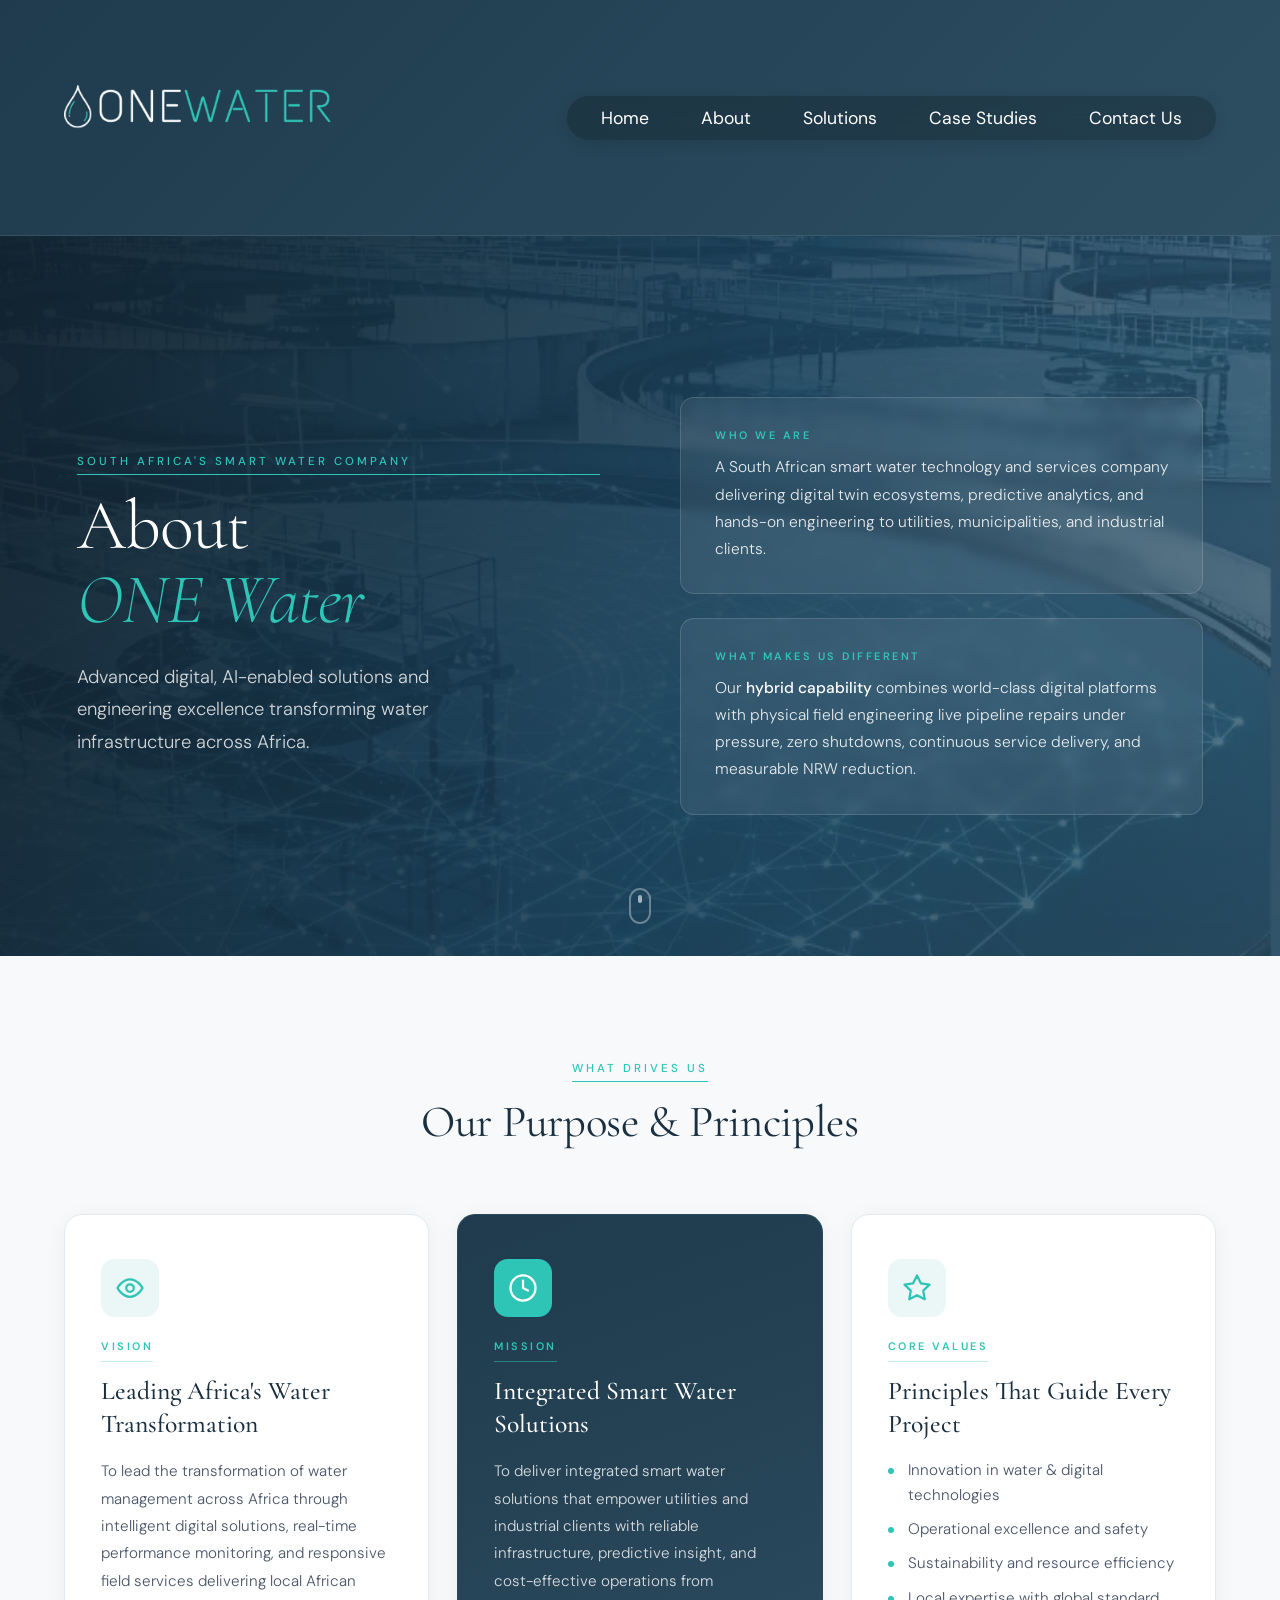
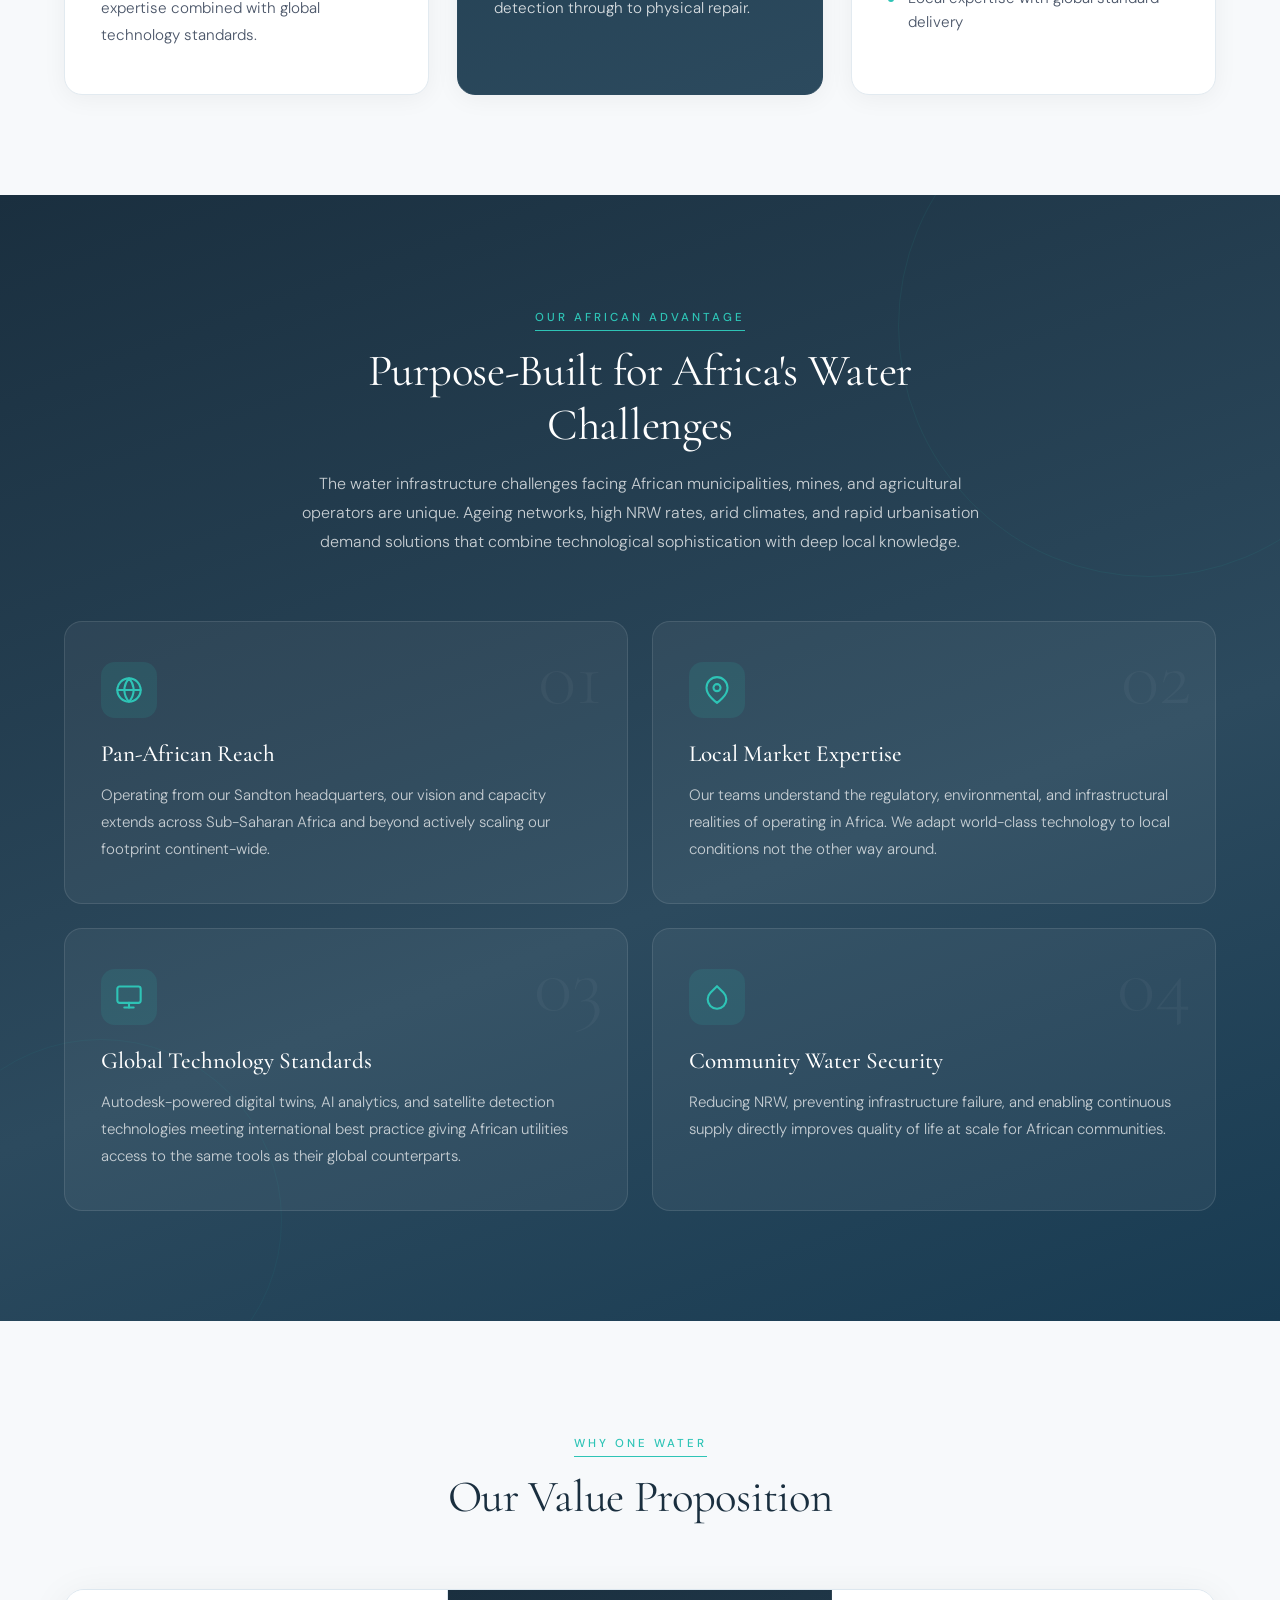
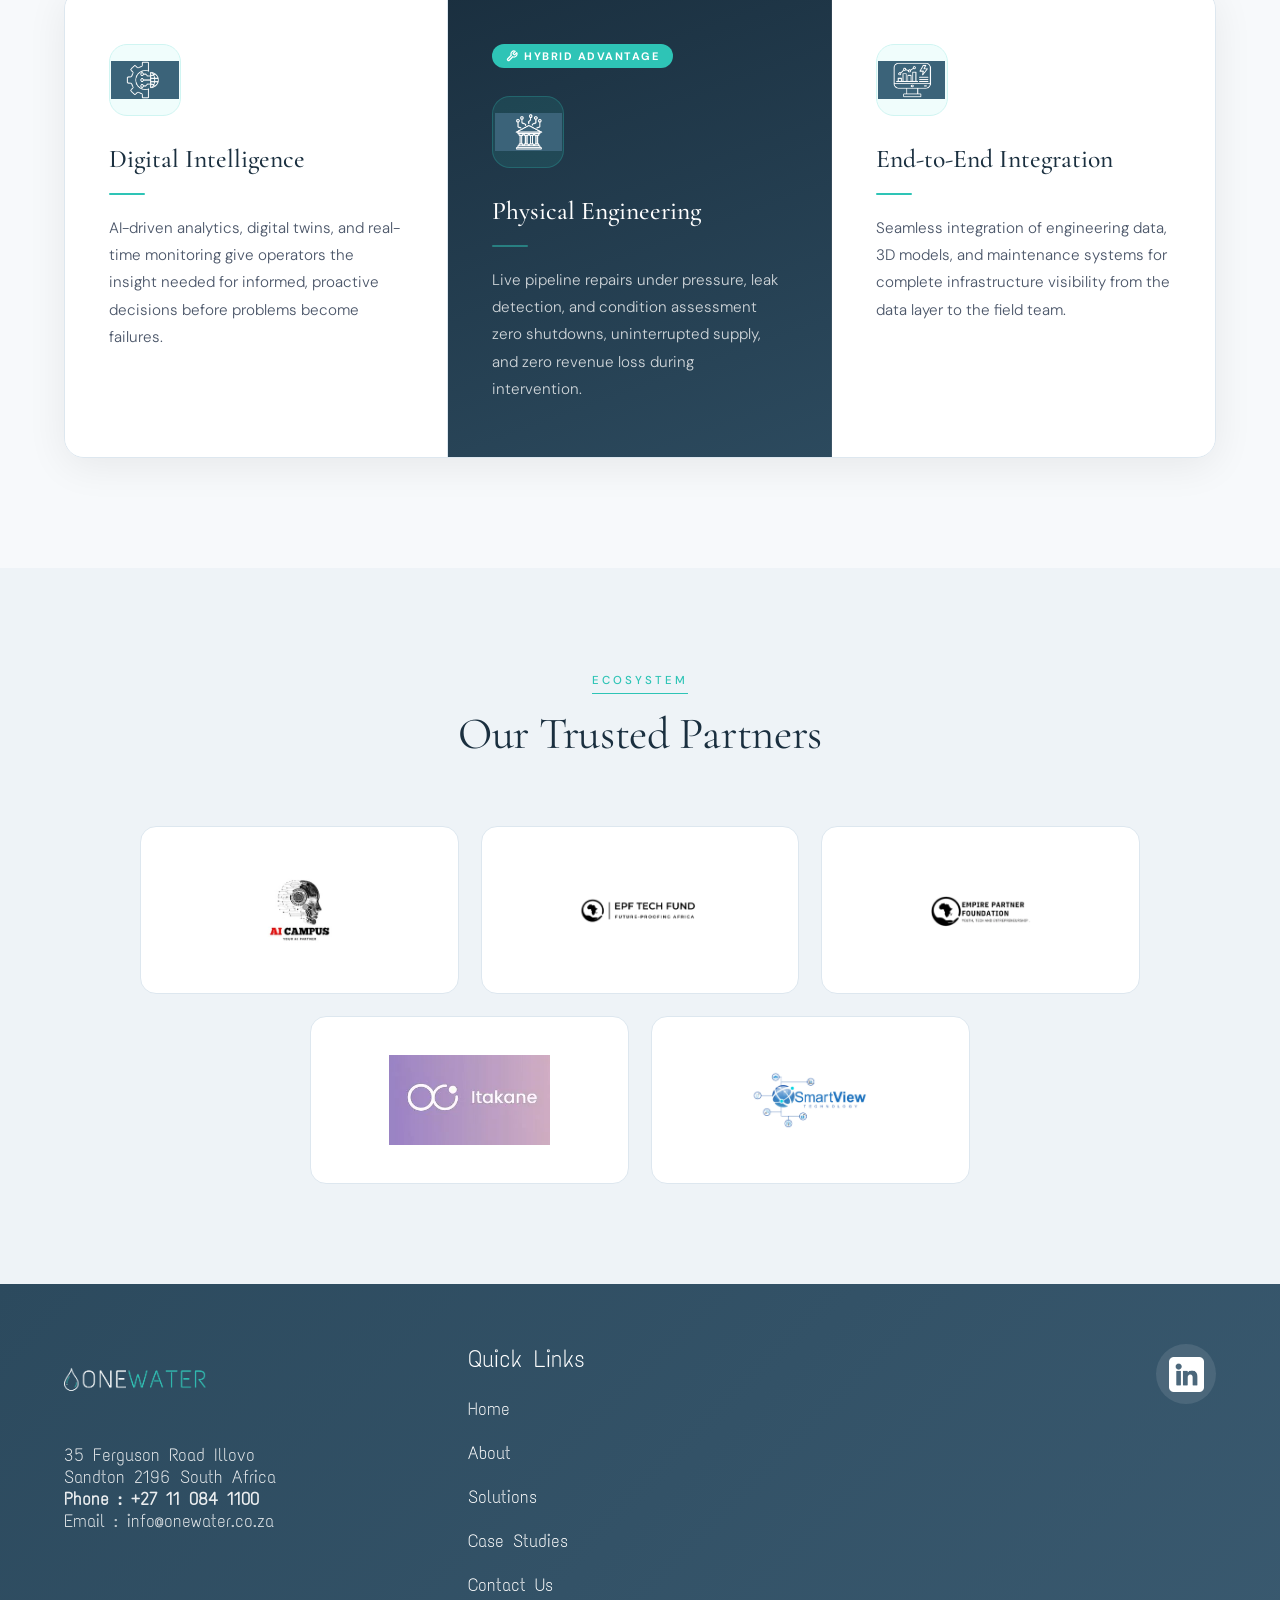
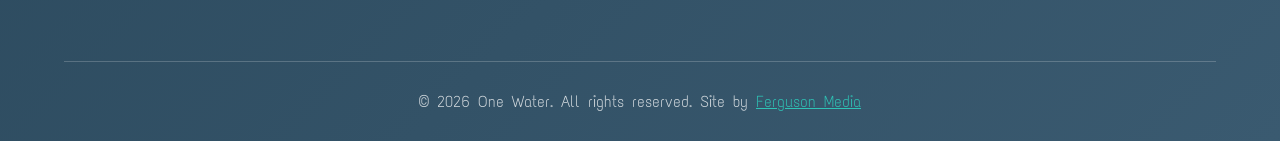
==== about.html @ 587d9505 "Apply Codacy Phase 1 standards: remove !important, fix inline Bootstrap-blue link style - Removed al" ====
<!DOCTYPE html>
<html lang="en">
<head>
    <!-- Google tag (gtag.js) -->
    <script async src="https://www.googletagmanager.com/gtag/js?id=G-GQSZGBQEKZ"></script>
    <script>
      window.dataLayer = window.dataLayer || [];
      function gtag(){dataLayer.push(arguments);}
      gtag('js', new Date());

      gtag('config', 'G-GQSZGBQEKZ');
    </script>

    <meta charset="UTF-8" />
    <meta name="viewport" content="width=device-width, initial-scale=1.0" />
    <title>About Us | OneWater - South Africa's Smart Water Company</title>
    <meta name="description" content="OneWater is a South African smart water technology and services company delivering digital twin ecosystems, predictive analytics, and engineering to utilities, municipalities, and industrial clients." />
    <link rel="canonical" href="https://onewater.co.za/about.html" />

    <meta property="og:type" content="website" />
    <meta property="og:site_name" content="OneWater" />
    <meta property="og:url" content="https://onewater.co.za/about.html" />
    <meta property="og:title" content="About Us | OneWater - South Africa's Smart Water Company" />
    <meta property="og:description" content="Advanced digital, AI-enabled solutions and engineering excellence transforming water infrastructure across Africa." />
    <meta property="og:image" content="https://onewater.co.za/images/filtered-hero.webp" />
    <meta property="og:locale" content="en_ZA" />

    <meta name="twitter:card" content="summary_large_image" />
    <meta name="twitter:title" content="About Us | OneWater - South Africa's Smart Water Company" />
    <meta name="twitter:description" content="Advanced digital, AI-enabled solutions and engineering excellence transforming water infrastructure across Africa." />
    <meta name="twitter:image" content="https://onewater.co.za/images/filtered-hero.webp" />

    <link rel="icon" href="/favicon.ico" sizes="any" />
    <link rel="icon" type="image/png" href="/images/favicon-32.png" sizes="32x32" />
    <link rel="icon" type="image/png" href="/images/favicon-192.png" sizes="192x192" />
    <link rel="apple-touch-icon" href="/images/favicon-192.png" />

    <link rel="preconnect" href="https://fonts.googleapis.com" />
    <link rel="preconnect" href="https://fonts.gstatic.com" crossorigin />
    <link href="https://fonts.googleapis.com/css2?family=Text+Me+One&family=Cormorant+Garamond:wght@300;400;500;600&family=DM+Sans:wght@300;400;500&display=swap" rel="stylesheet" />
    <link rel="stylesheet" href="css/loader.css" />
    <link rel="stylesheet" href="css/about.css" />
</head>
<body>

    <!-- ===== NAVBAR (UNTOUCHED) ===== -->
    <header class="main-header">
        <div class="brand">
            <a href="index.html"><img src="images/logo.webp" alt="OneWater Logo" /></a>
        </div>
        <button class="hamburger" aria-label="Toggle menu" id="hamburgerBtn">
            <span class="hamburger-line"></span>
            <span class="hamburger-line"></span>
            <span class="hamburger-line"></span>
        </button>
        <nav class="nav-menu desktop-nav">
            <a href="index.html">Home</a>
            <a href="about.html">About</a>
            <a href="solutions.html">Solutions</a>
            <a href="case-studies.html">Case Studies</a>
            <a href="contact.html">Contact Us</a>
        </nav>
    </header>

    <!-- ===== SIDEBAR (UNTOUCHED) ===== -->
    <aside class="mobile-sidebar" id="mobileSidebar">
        <div class="sidebar-header">
            <button class="close-btn" id="closeSidebar">&times;</button>
        </div>
        <nav class="sidebar-nav">
            <a href="index.html"><img loading="lazy" decoding="async" src="images/home.webp" alt="Home Icon">Home</a>
            <a href="about.html"><img loading="lazy" decoding="async" src="images/about.webp" alt="About Icon">About</a>
            <a href="solutions.html"><img loading="lazy" decoding="async" src="images/solutions.webp" alt="Solutions Icon">Solutions</a>
            <a href="case-studies.html"><img loading="lazy" decoding="async" src="images/case-study.webp" alt="Case Study Icon">Case Studies</a>
            <a href="contact.html"><img loading="lazy" decoding="async" src="images/contact.webp" alt="Contact Icon">Contact Us</a>
        </nav>
    </aside>

    <!-- ============================================================
         SECTION 1 — HERO
         ============================================================ -->
    <section class="ab-hero">
        <div class="ab-hero__bg">
            <img src="images/filtered-hero.webp" alt="Digital water infrastructure" class="ab-hero__img" />
            <div class="ab-hero__overlay"></div>
        </div>
        <div class="ab-hero__content">
            <div class="ab-hero__left">
                <span class="ab-eyebrow">South Africa's Smart Water Company</span>
                <h1 class="ab-hero__title">About<br><em>ONE Water</em></h1>
                <p class="ab-hero__intro">Advanced digital, AI-enabled solutions and engineering excellence transforming water infrastructure across Africa.</p>
            </div>
            <div class="ab-hero__right">
                <div class="ab-hero__card">
                    <span class="ab-hero__card-label">Who We Are</span>
                    <p>A South African smart water technology and services company delivering digital twin ecosystems, predictive analytics, and hands-on engineering to utilities, municipalities, and industrial clients.</p>
                </div>
                <div class="ab-hero__card">
                    <span class="ab-hero__card-label">What Makes Us Different</span>
                    <p>Our <strong>hybrid capability</strong> combines world-class digital platforms with physical field engineering live pipeline repairs under pressure, zero shutdowns, continuous service delivery, and measurable NRW reduction.</p>
                </div>
            </div>
        </div>
        <div class="ab-hero__scroll-cue" aria-hidden="true">
            <span></span>
        </div>
    </section>

    <!-- ============================================================
         SECTION 2 — VISION / MISSION / VALUES
         ============================================================ -->
    <section class="ab-vmv">
        <div class="ab-vmv__inner">
            <div class="ab-section-head">
                <span class="ab-eyebrow ab-eyebrow--dark">What Drives Us</span>
                <h2 class="ab-section-title">Our Purpose &amp; Principles</h2>
            </div>
            <div class="ab-vmv__grid">

                <div class="ab-vmv__card">
                    <div class="ab-vmv__icon-wrap">
                        <svg width="30" height="30" viewBox="0 0 24 24" fill="none" stroke="currentColor" stroke-width="1.8" stroke-linecap="round" stroke-linejoin="round">
                            <circle cx="12" cy="12" r="3"/>
                            <path d="M2 12s3.636-7 10-7 10 7 10 7-3.636 7-10 7-10-7-10-7z"/>
                        </svg>
                    </div>
                    <span class="ab-vmv__tag">Vision</span>
                    <h3 class="ab-vmv__title">Leading Africa's Water Transformation</h3>
                    <p class="ab-vmv__body">To lead the transformation of water management across Africa through intelligent digital solutions, real-time performance monitoring, and responsive field services delivering local African expertise combined with global technology standards.</p>
                </div>

                <div class="ab-vmv__card ab-vmv__card--accent">
                    <div class="ab-vmv__icon-wrap">
                        <svg width="30" height="30" viewBox="0 0 24 24" fill="none" stroke="currentColor" stroke-width="1.8" stroke-linecap="round" stroke-linejoin="round">
                            <circle cx="12" cy="12" r="10"/>
                            <polyline points="12 6 12 12 16 14"/>
                        </svg>
                    </div>
                    <span class="ab-vmv__tag">Mission</span>
                    <h3 class="ab-vmv__title">Integrated Smart Water Solutions</h3>
                    <p class="ab-vmv__body">To deliver integrated smart water solutions that empower utilities and industrial clients with reliable infrastructure, predictive insight, and cost-effective operations from detection through to physical repair.</p>
                </div>

                <div class="ab-vmv__card">
                    <div class="ab-vmv__icon-wrap">
                        <svg width="30" height="30" viewBox="0 0 24 24" fill="none" stroke="currentColor" stroke-width="1.8" stroke-linecap="round" stroke-linejoin="round">
                            <polygon points="12 2 15.09 8.26 22 9.27 17 14.14 18.18 21.02 12 17.77 5.82 21.02 7 14.14 2 9.27 8.91 8.26 12 2"/>
                        </svg>
                    </div>
                    <span class="ab-vmv__tag">Core Values</span>
                    <h3 class="ab-vmv__title">Principles That Guide Every Project</h3>
                    <ul class="ab-vmv__list">
                        <li>Innovation in water &amp; digital technologies</li>
                        <li>Operational excellence and safety</li>
                        <li>Sustainability and resource efficiency</li>
                        <li>Local expertise with global standard delivery</li>
                    </ul>
                </div>

            </div>
        </div>
    </section>

    <!-- ============================================================
         SECTION 3 — AFRICAN ADVANTAGE
         ============================================================ -->
    <section class="ab-africa">
        <div class="ab-africa__inner">
            <div class="ab-section-head">
                <span class="ab-eyebrow">Our African Advantage</span>
                <h2 class="ab-section-title ab-section-title--light">Purpose-Built for Africa's Water Challenges</h2>
                <p class="ab-section-sub">The water infrastructure challenges facing African municipalities, mines, and agricultural operators are unique. Ageing networks, high NRW rates, arid climates, and rapid urbanisation demand solutions that combine technological sophistication with deep local knowledge.</p>
            </div>
            <div class="ab-africa__grid">

                <div class="ab-africa__card">
                    <div class="ab-africa__num">01</div>
                    <div class="ab-africa__icon-wrap">
                        <svg width="28" height="28" viewBox="0 0 24 24" fill="none" stroke="currentColor" stroke-width="1.8" stroke-linecap="round" stroke-linejoin="round">
                            <circle cx="12" cy="12" r="10"/>
                            <line x1="2" y1="12" x2="22" y2="12"/>
                            <path d="M12 2a15.3 15.3 0 0 1 4 10 15.3 15.3 0 0 1-4 10 15.3 15.3 0 0 1-4-10 15.3 15.3 0 0 1 4-10z"/>
                        </svg>
                    </div>
                    <h3>Pan-African Reach</h3>
                    <p>Operating from our Sandton headquarters, our vision and capacity extends across Sub-Saharan Africa and beyond actively scaling our footprint continent-wide.</p>
                </div>

                <div class="ab-africa__card">
                    <div class="ab-africa__num">02</div>
                    <div class="ab-africa__icon-wrap">
                        <svg width="28" height="28" viewBox="0 0 24 24" fill="none" stroke="currentColor" stroke-width="1.8" stroke-linecap="round" stroke-linejoin="round">
                            <path d="M21 10c0 7-9 13-9 13s-9-6-9-13a9 9 0 0 1 18 0z"/>
                            <circle cx="12" cy="10" r="3"/>
                        </svg>
                    </div>
                    <h3>Local Market Expertise</h3>
                    <p>Our teams understand the regulatory, environmental, and infrastructural realities of operating in Africa. We adapt world-class technology to local conditions not the other way around.</p>
                </div>

                <div class="ab-africa__card">
                    <div class="ab-africa__num">03</div>
                    <div class="ab-africa__icon-wrap">
                        <svg width="28" height="28" viewBox="0 0 24 24" fill="none" stroke="currentColor" stroke-width="1.8" stroke-linecap="round" stroke-linejoin="round">
                            <rect x="2" y="3" width="20" height="14" rx="2"/>
                            <line x1="8" y1="21" x2="16" y2="21"/>
                            <line x1="12" y1="17" x2="12" y2="21"/>
                        </svg>
                    </div>
                    <h3>Global Technology Standards</h3>
                    <p>Autodesk-powered digital twins, AI analytics, and satellite detection technologies meeting international best practice giving African utilities access to the same tools as their global counterparts.</p>
                </div>

                <div class="ab-africa__card">
                    <div class="ab-africa__num">04</div>
                    <div class="ab-africa__icon-wrap">
                        <svg width="28" height="28" viewBox="0 0 24 24" fill="none" stroke="currentColor" stroke-width="1.8" stroke-linecap="round" stroke-linejoin="round">
                            <path d="M12 2.69l5.66 5.66a8 8 0 1 1-11.31 0z"/>
                        </svg>
                    </div>
                    <h3>Community Water Security</h3>
                    <p>Reducing NRW, preventing infrastructure failure, and enabling continuous supply directly improves quality of life at scale for African communities.</p>
                </div>

            </div>
        </div>
    </section>

    <!-- ============================================================
         SECTION 4 — VALUE PROPOSITION
         ============================================================ -->
    <section class="ab-value">
        <div class="ab-value__inner">
            <div class="ab-section-head">
                <span class="ab-eyebrow ab-eyebrow--dark">Why ONE Water</span>
                <h2 class="ab-section-title">Our Value Proposition</h2>
            </div>
            <div class="ab-value__grid">

                <div class="ab-value__col">
                    <div class="ab-value__icon-wrap">
                        <img loading="lazy" decoding="async" src="images/digital.webp" alt="Digital Intelligence" />
                    </div>
                    <h3 class="ab-value__heading">Digital Intelligence</h3>
                    <div class="ab-value__divider"></div>
                    <p class="ab-value__body">AI-driven analytics, digital twins, and real-time monitoring give operators the insight needed for informed, proactive decisions before problems become failures.</p>
                </div>

                <div class="ab-value__col ab-value__col--featured">
                    <div class="ab-value__badge">
                        <svg width="12" height="12" viewBox="0 0 24 24" fill="none" stroke="currentColor" stroke-width="2.5" stroke-linecap="round" stroke-linejoin="round">
                            <path d="M14.7 6.3a1 1 0 0 0 0 1.4l1.6 1.6a1 1 0 0 0 1.4 0l3.77-3.77a6 6 0 0 1-7.94 7.94l-6.91 6.91a2.12 2.12 0 0 1-3-3l6.91-6.91a6 6 0 0 1 7.94-7.94l-3.76 3.76z"/>
                        </svg>
                        Hybrid Advantage
                    </div>
                    <div class="ab-value__icon-wrap">
                        <img loading="lazy" decoding="async" src="images/infrastructure.webp" alt="Physical Engineering" />
                    </div>
                    <h3 class="ab-value__heading">Physical Engineering</h3>
                    <div class="ab-value__divider"></div>
                    <p class="ab-value__body">Live pipeline repairs under pressure, leak detection, and condition assessment zero shutdowns, uninterrupted supply, and zero revenue loss during intervention.</p>
                </div>

                <div class="ab-value__col">
                    <div class="ab-value__icon-wrap">
                        <img loading="lazy" decoding="async" src="images/end.webp" alt="End-to-End Integration" />
                    </div>
                    <h3 class="ab-value__heading">End-to-End Integration</h3>
                    <div class="ab-value__divider"></div>
                    <p class="ab-value__body">Seamless integration of engineering data, 3D models, and maintenance systems for complete infrastructure visibility from the data layer to the field team.</p>
                </div>

            </div>
        </div>
    </section>

    <!-- ============================================================
         SECTION 5 — PARTNERS
         Row 1: [AI Campus] [EPF Tech Fund] [Empire]
         Row 2:     [Itakane ICT]  [SmartView]
         ============================================================ -->
    <section class="ab-partners">
        <div class="ab-partners__inner">
            <div class="ab-section-head">
                <span class="ab-eyebrow ab-eyebrow--dark">Ecosystem</span>
                <h2 class="ab-section-title">Our Trusted Partners</h2>
            </div>
            <div class="ab-partners__grid">

                <!-- Row 1 — 3 cards -->
                <div class="ab-partner">
                    <img loading="lazy" decoding="async" src="images/AI.webp" alt="AI Campus" />
                    <div class="ab-partner__bio">
                        <p>South Africa's leading AI education and innovation hub, equipping professionals and organisations with practical artificial intelligence skills.</p>
                        <a href="https://aicampus.co.za/" target="_blank" rel="noopener noreferrer">Visit AI Campus &rarr;</a>
                    </div>
                </div>

                <div class="ab-partner">
                    <img loading="lazy" decoding="async" src="images/epf.webp" alt="EPF Tech Fund" />
                    <div class="ab-partner__bio">
                        <p>Supporting emerging technology ventures across Africa with early-stage capital and strategic resources to founders driving digital transformation.</p>
                        <a href="https://epftechfund.org/" target="_blank" rel="noopener noreferrer">Visit EPF Tech Fund &rarr;</a>
                    </div>
                </div>

                <div class="ab-partner">
                    <img loading="lazy" decoding="async" src="images/empire.webp" alt="Empire Partner Foundation" />
                    <div class="ab-partner__bio">
                        <p>Accelerating high-impact African businesses through mentorship, investment networks, and corporate partnership programmes.</p>
                        <a href="https://empirepartnerfoundation.org/" target="_blank" rel="noopener noreferrer">Visit Empire Partner Foundation &rarr;</a>
                    </div>
                </div>

                <!-- Row 2 — 2 cards centred (offset by 0.5 col on each side) -->
                <div class="ab-partner ab-partner--row2">
                    <img loading="lazy" decoding="async" src="images/ITAKANE.webp" alt="Itakane ICT" />
                    <div class="ab-partner__bio">
                        <p>Delivering end-to-end technology solutions from infrastructure and connectivity to managed services enabling African enterprises to operate at full digital capacity.</p>
                        <a href="https://itakaneict.com/" target="_blank" rel="noopener noreferrer">Visit Itakane ICT &rarr;</a>
                    </div>
                </div>

                <div class="ab-partner ab-partner--row2">
                    <img loading="lazy" decoding="async" src="images/smartview.webp" alt="SmartView Technology" />
                    <div class="ab-partner__bio">
                        <p>Specialising in advanced remote monitoring and IoT solutions for water, energy, and environmental infrastructure across Southern Africa.</p>
                        <a href="https://www.smartviewtechnology.co.za/" target="_blank" rel="noopener noreferrer">Visit SmartView Technology &rarr;</a>
                    </div>
                </div>

            </div>
        </div>
    </section>

    <!-- ===== FOOTER (UNTOUCHED) ===== -->
    <footer class="main-footer">
        <div class="footer-content">
            <div class="footer-left">
                <a href="index.html" class="footer-logo-link" aria-label="OneWater Home">
                    <img loading="lazy" decoding="async" src="images/logo.webp" alt="OneWater" class="footer-logo">
                </a>
                <p class="footer-office">35 Ferguson Road Illovo<br>
                    Sandton 2196 South Africa<br>
                    <strong>Phone : +27 11 084 1100</strong><br>
                    Email : info@onewater.co.za</p>
            </div>
            <div class="footer-center">
                <h3 class="footer-heading">Quick Links</h3>
                <nav class="footer-nav">
                    <a href="index.html">Home</a>
                    <a href="about.html">About</a>
                    <a href="solutions.html">Solutions</a>
                    <a href="case-studies.html">Case Studies</a>
                    <a href="contact.html">Contact Us</a>
                </nav>
            </div>
            <div class="footer-right">
                <div class="social-icons">
                    <a href="https://www.linkedin.com/company/one-water-ai/posts/?feedView=all" target="_blank" rel="noopener noreferrer" aria-label="LinkedIn">
                        <img loading="lazy" decoding="async" src="images/linkedin.webp" alt="LinkedIn">
                    </a>
                </div>
            </div>
        </div>
        <div class="footer-bottom">
            <p>&copy; 2026 One Water. All rights reserved. Site by <a href="https://fergusonmedia.co.za" target="_blank" class="credit-link">Ferguson Media</a></p>
        </div>
    </footer>

    <script src="js/loader.js"></script>
    <script src="js/about.js"></script>
</body>
</html>
---- css/loader.css ----
/* ===================================
   ONEWATER — PAGE LOADER
   Include in every page via:
   <link rel="stylesheet" href="css/loader.css" />
   =================================== */

/* Overlay covers the full viewport */
#ow-loader {
    position: fixed;
    inset: 0;
    z-index: 99999;
    display: flex;
    align-items: center;
    justify-content: center;
    background: rgba(24, 59, 82, 0.55);
    backdrop-filter: blur(10px);
    -webkit-backdrop-filter: blur(10px);
    transition: opacity 0.5s ease, visibility 0.5s ease;
}

/* Hidden state — added by JS when page is ready */
#ow-loader.ow-loader--hidden {
    opacity: 0;
    visibility: hidden;
    pointer-events: none;
}

/* ── Water drop wrap ── */
.ow-wrap {
    position: relative;
    width: 100px;
    height: 200px;
}

/* Falling drop */
.ow-drop {
    width: 40px;
    height: 40px;
    left: 50%;
    margin-left: -20px;
    position: absolute;
    animation: owDrop 2s cubic-bezier(0.55, 0.085, 0.68, 0.53) 0s infinite;
}

.ow-drop circle {
    fill: #2ec4b6;
}

/* Container that masks the drop */
.ow-drop-outer {
    position: absolute;
    box-sizing: border-box;
    width: 100px;
    height: 200px;
    overflow: hidden;
    border-bottom-right-radius: 50px;
    border-bottom-left-radius: 50px;
    backface-visibility: hidden;
    transform: translate3d(0, 0, 0);
    -webkit-mask-image: -webkit-radial-gradient(circle, white 100%, black 100%);
}

/* Ripple group */
.ow-ripple {
    position: absolute;
    box-sizing: border-box;
    width: 240px;
    height: 240px;
    top: 68px;
    left: -70px;
    perspective: 100px;
    transform: rotateX(65deg);
}

.ow-ripple .ow-ripple-svg {
    position: absolute;
    width: 240px;
    height: 240px;
    opacity: 0;
}

.ow-ripple .ow-ripple-svg circle {
    fill: none;
    stroke: #2ec4b6;
    stroke-width: 10px;
}

/* Ripple 1 */
.ow-ripple-1 {
    animation: owRipple 2s cubic-bezier(0.25, 0.46, 0.45, 0.94) 0s infinite;
}
.ow-ripple-1 .ow-ripple-svg {
    animation: owFade 2s linear 0s infinite;
}
.ow-ripple-1 .ow-ripple-svg circle {
    animation: owBorder 2s cubic-bezier(0.25, 0.46, 0.45, 0.94) 0s infinite;
}

/* Ripple 2 */
.ow-ripple-2 {
    animation: owRipple 2s cubic-bezier(0.25, 0.46, 0.45, 0.94) 0.2s infinite;
}
.ow-ripple-2 .ow-ripple-svg {
    animation: owFade 2s linear 0.2s infinite;
}
.ow-ripple-2 .ow-ripple-svg circle {
    animation: owBorder 2s cubic-bezier(0.25, 0.46, 0.45, 0.94) 0.2s infinite;
}

/* Ripple 3 */
.ow-ripple-3 {
    animation: owRipple 2s cubic-bezier(0.25, 0.46, 0.45, 0.94) 0.35s infinite;
}
.ow-ripple-3 .ow-ripple-svg {
    animation: owFade 2s linear 0.35s infinite;
}
.ow-ripple-3 .ow-ripple-svg circle {
    animation: owBorder 2s cubic-bezier(0.25, 0.46, 0.45, 0.94) 0.35s infinite;
}

/* Optional label */
.ow-loader-label {
    position: absolute;
    bottom: -42px;
    left: 50%;
    transform: translateX(-50%);
    white-space: nowrap;
    font-family: 'DM Sans', 'Text Me One', sans-serif;
    font-size: 0.72rem;
    font-weight: 500;
    letter-spacing: 3px;
    text-transform: uppercase;
    color: rgba(255, 255, 255, 0.6);
}

/* ── Keyframes ── */
@keyframes owDrop {
    0%   { transform: scale3d(0.01, 0.01, 0.01) translateY(0); }
    10%  { transform: scale3d(1, 1, 1); }
    44%  { transform: scale3d(1, 1, 1) translateY(200px); }
    100% { transform: scale3d(1, 1, 1) translateY(200px); }
}

@keyframes owFade {
    0%   { opacity: 0; }
    42%  { opacity: 0; }
    52%  { opacity: 1; }
    65%  { opacity: 1; }
    100% { opacity: 0; }
}

@keyframes owRipple {
    0%   { transform: rotateX(65deg) scale3d(0.2, 0.2, 0.2); }
    42%  { transform: rotateX(65deg) scale3d(0.2, 0.2, 0.2); }
    100% { transform: rotateX(65deg) scale3d(0.9, 0.9, 0.9); }
}

@keyframes owBorder {
    0%   { stroke-width: 6px; }
    42%  { stroke-width: 6px; }
    100% { stroke-width: 2px; }
}
---- css/about.css ----
/* ===================================
   TABLE OF CONTENTS
   1.  Global Styles
   2.  Header & Navigation    (UNTOUCHED)
   3.  Mobile Sidebar         (UNTOUCHED)
   4.  Footer                 (UNTOUCHED)
   5.  Shared Utilities
   6.  Section 1 — Hero
   7.  Section 2 — Vision / Mission / Values
   8.  Section 3 — African Advantage
   9.  Section 4 — Value Proposition
   10. Section 5 — Partners
   11. Back to Top Button
   12. Media Queries
   =================================== */

/* ===================================
   1. GLOBAL STYLES
   =================================== */
* {
    margin: 0;
    padding: 0;
    box-sizing: border-box;
}

html { overflow-x: hidden; }

body {
    font-family: 'DM Sans', 'Text Me One', sans-serif;
    color: white;
    overflow-x: hidden;
    background: #000;
}

/* ===================================
   2. HEADER & NAVIGATION
   =================================== */
.main-header {
    display: flex;
    justify-content: space-between;
    align-items: center;
    padding: 40px 5%;
    position: relative;
    width: 100%;
    z-index: 1000;
    background: linear-gradient(135deg, #1f3b4d 0%, #2d4f62 100%);
    backdrop-filter: blur(10px);
    -webkit-backdrop-filter: blur(10px);
    border-bottom: 1px solid rgba(255, 255, 255, 0.1);
}

.brand img { height: 150px; width: auto; }

.hamburger {
    display: none;
    flex-direction: column;
    justify-content: space-between;
    width: 30px;
    height: 21px;
    background: transparent;
    border: none;
    cursor: pointer;
    padding: 0;
}

.hamburger-line {
    height: 3px;
    width: 100%;
    background: white;
    border-radius: 2px;
    transition: 0.3s;
}

.nav-menu {
    display: flex;
    gap: 32px;
    background: rgba(0, 0, 0, 0.2);
    padding: 5px 24px;
    border-radius: 50px;
    backdrop-filter: blur(10px);
    -webkit-backdrop-filter: blur(10px);
    box-shadow: 0 4px 15px rgba(0, 0, 0, 0.10);
}

.nav-menu a {
    color: white;
    text-decoration: none;
    font-size: 1.1rem;
    padding: 6px 10px;
    border-radius: 8px;
    transition: all 0.3s ease;
    white-space: nowrap;
}

.nav-menu a:hover { background: rgba(255, 255, 255, 0.15); }

/* ===================================
   3. MOBILE SIDEBAR
   =================================== */
.mobile-sidebar {
    position: fixed;
    top: 0;
    right: -500px;
    width: 450px;
    height: 100vh;
    background: transparent;
    backdrop-filter: blur(12px);
    -webkit-backdrop-filter: blur(12px);
    z-index: 1001;
    transition: right 0.4s cubic-bezier(0.25, 0.46, 0.45, 0.94);
    padding: 30px 20px;
    box-shadow: -5px 0 20px rgba(0, 0, 0, 0.5);
}

.mobile-sidebar.active { right: 0; }

.sidebar-header {
    display: flex;
    justify-content: flex-end;
    margin-bottom: 30px;
}

.close-btn {
    background: none;
    border: none;
    font-size: 2rem;
    color: white;
    cursor: pointer;
    padding: 5px 10px;
}

.sidebar-nav {
    display: flex;
    flex-direction: column;
    gap: 18px;
}

.sidebar-nav a {
    display: flex;
    align-items: center;
    gap: 16px;
    color: white;
    text-decoration: none;
    padding: 14px 20px;
    border-radius: 10px;
    transition: background 0.3s ease;
    font-size: 1.1rem;
}

.sidebar-nav a:hover { background: rgba(255, 255, 255, 0.1); }

.sidebar-nav img {
    width: 24px;
    height: 24px;
    object-fit: contain;
    filter: brightness(0) invert(1);
}

/* ===================================
   4. FOOTER
   =================================== */
.main-footer {
    background: linear-gradient(135deg, #2c4a5e 0%, #3a5a70 100%);
    color: white;
    padding: 60px 5% 30px;
    font-family: 'Text Me One', sans-serif;
}

.footer-content {
    display: flex;
    justify-content: space-between;
    align-items: flex-start;
    max-width: 1400px;
    margin: 0 auto;
    gap: 60px;
    padding-bottom: 40px;
}

.footer-left { flex: 1; }

.footer-logo {
    height: 80px;
    width: auto;
    display: block;
    margin-bottom: 20px;
}

.footer-office {
    font-size: 1.1rem;
    font-weight: 300;
    margin: 8px 0;
    color: rgba(255, 255, 255, 0.9);
}

.footer-center { flex: 1; }

.footer-heading {
    font-size: 1.5rem;
    font-weight: 400;
    margin-bottom: 20px;
}

.footer-nav {
    display: flex;
    flex-direction: column;
    gap: 12px;
}

.footer-nav a {
    color: white;
    text-decoration: none;
    font-size: 1.1rem;
    transition: all 0.3s ease;
    padding: 5px 0;
}

.footer-nav a:hover {
    color: rgba(255, 255, 255, 0.7);
    padding-left: 10px;
}

.footer-right {
    flex: 1;
    display: flex;
    justify-content: flex-end;
    align-items: flex-start;
}

.social-icons { display: flex; gap: 20px; }

.social-icons a {
    display: flex;
    align-items: center;
    justify-content: center;
    width: 60px;
    height: 60px;
    background: rgba(255, 255, 255, 0.1);
    border-radius: 50%;
    transition: all 0.3s ease;
}

.social-icons a:hover {
    background: rgba(255, 255, 255, 0.2);
    transform: translateY(-5px);
}

.social-icons img {
    width: 35px;
    height: 35px;
    filter: brightness(0) invert(1);
    object-fit: contain;
}

.footer-bottom {
    text-align: center;
    padding-top: 30px;
    border-top: 1px solid rgba(255, 255, 255, 0.2);
    margin-top: 20px;
}

.footer-bottom p {
    font-size: 1rem;
    color: rgba(255, 255, 255, 0.8);
}

.credit-link {
    color: #2ec4b6;
    text-decoration: underline;
}

/* ===================================
   5. SHARED UTILITIES
   =================================== */
.ab-eyebrow {
    display: inline-block;
    font-family: 'DM Sans', sans-serif;
    font-size: 0.72rem;
    font-weight: 500;
    letter-spacing: 3px;
    text-transform: uppercase;
    color: #2ec4b6;
    margin-bottom: 14px;
    border-bottom: 1.5px solid #2ec4b6;
    padding-bottom: 5px;
}

.ab-eyebrow--dark { color: #2ec4b6; }

.ab-section-head {
    text-align: center;
    max-width: 680px;
    margin: 0 auto 64px;
}

.ab-section-title {
    font-family: 'Cormorant Garamond', serif;
    font-size: 2.8rem;
    font-weight: 400;
    color: #1a2f3f;
    line-height: 1.2;
    letter-spacing: -0.3px;
}

.ab-section-title--light { color: #fff; }

.ab-section-sub {
    margin-top: 18px;
    font-size: 1rem;
    color: rgba(255, 255, 255, 0.75);
    line-height: 1.8;
    font-weight: 300;
}

/* ===================================
   6. SECTION 1 — HERO
   =================================== */
.ab-hero {
    position: relative;
    min-height: 80vh;
    display: flex;
    align-items: center;
    overflow: hidden;
}

.ab-hero__bg {
    position: absolute;
    inset: 0;
    z-index: 0;
}

.ab-hero__img {
    width: 100%;
    height: 100%;
    object-fit: cover;
    display: block;
}

.ab-hero__overlay {
    position: absolute;
    inset: 0;
    background: linear-gradient(
        105deg,
        rgba(15, 30, 42, 0.92) 0%,
        rgba(24, 59, 82, 0.78) 55%,
        rgba(44, 74, 94, 0.55) 100%
    );
}

.ab-hero__content {
    position: relative;
    z-index: 1;
    width: 100%;
    max-width: 1280px;
    margin: 0 auto;
    padding: 120px 6% 100px;
    display: grid;
    grid-template-columns: 1fr 1fr;
    gap: 80px;
    align-items: center;
}

.ab-hero__left { display: flex; flex-direction: column; }

.ab-hero__title {
    font-family: 'Cormorant Garamond', serif;
    font-size: clamp(3rem, 5.5vw, 5.5rem);
    font-weight: 300;
    line-height: 1.05;
    color: #fff;
    letter-spacing: -1px;
    margin-bottom: 24px;
}

.ab-hero__title em {
    font-style: italic;
    color: #2ec4b6;
}

.ab-hero__intro {
    font-size: 1.15rem;
    font-weight: 300;
    line-height: 1.75;
    color: rgba(255, 255, 255, 0.80);
    max-width: 440px;
}

.ab-hero__right {
    display: flex;
    flex-direction: column;
    gap: 24px;
}

.ab-hero__card {
    background: rgba(255, 255, 255, 0.07);
    border: 1px solid rgba(255, 255, 255, 0.14);
    border-radius: 14px;
    padding: 30px 34px;
    backdrop-filter: blur(6px);
    transition: background 0.3s ease, transform 0.3s ease;
}

.ab-hero__card:hover {
    background: rgba(255, 255, 255, 0.11);
    transform: translateY(-3px);
}

.ab-hero__card-label {
    display: block;
    font-size: 0.68rem;
    font-weight: 600;
    letter-spacing: 2.5px;
    text-transform: uppercase;
    color: #2ec4b6;
    margin-bottom: 12px;
}

.ab-hero__card p {
    font-size: 0.97rem;
    font-weight: 300;
    line-height: 1.75;
    color: rgba(255, 255, 255, 0.88);
}

.ab-hero__card strong {
    color: #fff;
    font-weight: 500;
}

/* Scroll cue */
.ab-hero__scroll-cue {
    position: absolute;
    bottom: 32px;
    left: 50%;
    transform: translateX(-50%);
    z-index: 1;
}

.ab-hero__scroll-cue span {
    display: block;
    width: 22px;
    height: 36px;
    border: 2px solid rgba(255, 255, 255, 0.35);
    border-radius: 20px;
    position: relative;
}

.ab-hero__scroll-cue span::after {
    content: '';
    position: absolute;
    top: 5px;
    left: 50%;
    transform: translateX(-50%);
    width: 4px;
    height: 8px;
    background: rgba(255, 255, 255, 0.6);
    border-radius: 4px;
    animation: scrollDot 1.8s ease-in-out infinite;
}

@keyframes scrollDot {
    0%   { opacity: 1; top: 5px; }
    80%  { opacity: 0; top: 18px; }
    100% { opacity: 0; top: 5px; }
}

/* ===================================
   7. SECTION 2 — VISION / MISSION / VALUES
   =================================== */
.ab-vmv {
    background: #f7f9fb;
    padding: 100px 5%;
}

.ab-vmv__inner {
    max-width: 1280px;
    margin: 0 auto;
}

.ab-vmv__grid {
    display: grid;
    grid-template-columns: repeat(3, 1fr);
    gap: 28px;
    align-items: stretch;
}

.ab-vmv__card {
    background: #fff;
    border-radius: 18px;
    padding: 44px 36px;
    border: 1px solid #e2eaf0;
    box-shadow: 0 4px 24px rgba(0, 0, 0, 0.05);
    display: flex;
    flex-direction: column;
    transition: transform 0.3s ease, box-shadow 0.3s ease;
}

.ab-vmv__card:hover {
    transform: translateY(-8px);
    box-shadow: 0 16px 40px rgba(46, 196, 182, 0.12);
}

.ab-vmv__card--accent {
    background: linear-gradient(160deg, #1f3b4d 0%, #2c4a5e 100%);
    border-color: #2c4a5e;
}

.ab-vmv__card--accent .ab-vmv__tag   { color: #2ec4b6; border-color: rgba(46, 196, 182, 0.5); }
.ab-vmv__card--accent .ab-vmv__title { color: #fff; }
.ab-vmv__card--accent .ab-vmv__body  { color: rgba(255, 255, 255, 0.82); }

.ab-vmv__icon-wrap {
    width: 58px;
    height: 58px;
    background: #eaf7f6;
    border-radius: 14px;
    display: flex;
    align-items: center;
    justify-content: center;
    margin-bottom: 22px;
    color: #2ec4b6;
    flex-shrink: 0;
    transition: background 0.3s, color 0.3s;
}

.ab-vmv__card:hover .ab-vmv__icon-wrap,
.ab-vmv__card--accent .ab-vmv__icon-wrap {
    background: #2ec4b6;
    color: #fff;
}

.ab-vmv__tag {
    font-size: 0.68rem;
    font-weight: 600;
    letter-spacing: 2.5px;
    text-transform: uppercase;
    color: #2ec4b6;
    display: block;
    margin-bottom: 12px;
    border-bottom: 1.5px solid rgba(46, 196, 182, 0.3);
    padding-bottom: 8px;
    width: fit-content;
}

.ab-vmv__title {
    font-family: 'Cormorant Garamond', serif;
    font-size: 1.6rem;
    font-weight: 500;
    color: #1a2f3f;
    line-height: 1.3;
    margin-bottom: 18px;
}

.ab-vmv__body {
    font-size: 0.95rem;
    font-weight: 300;
    line-height: 1.8;
    color: #4a5568;
    flex: 1;
}

.ab-vmv__list {
    list-style: none;
    padding: 0;
    display: flex;
    flex-direction: column;
    gap: 10px;
}

.ab-vmv__list li {
    font-size: 0.95rem;
    font-weight: 300;
    line-height: 1.6;
    color: #4a5568;
    padding-left: 20px;
    position: relative;
}

.ab-vmv__list li::before {
    content: '';
    position: absolute;
    left: 0;
    top: 10px;
    width: 6px;
    height: 6px;
    background: #2ec4b6;
    border-radius: 50%;
}

/* ===================================
   8. SECTION 3 — AFRICAN ADVANTAGE
   =================================== */
.ab-africa {
    background: linear-gradient(160deg, #1a2f3f 0%, #2c4a5e 60%, #183b52 100%);
    padding: 110px 5%;
    position: relative;
    overflow: hidden;
}

.ab-africa::before {
    content: '';
    position: absolute;
    top: -120px;
    right: -120px;
    width: 500px;
    height: 500px;
    border-radius: 50%;
    border: 1.5px solid rgba(46, 196, 182, 0.08);
    pointer-events: none;
}

.ab-africa::after {
    content: '';
    position: absolute;
    bottom: -80px;
    left: -80px;
    width: 360px;
    height: 360px;
    border-radius: 50%;
    border: 1.5px solid rgba(46, 196, 182, 0.06);
    pointer-events: none;
}

.ab-africa__inner {
    max-width: 1280px;
    margin: 0 auto;
    position: relative;
    z-index: 1;
}

.ab-africa__grid {
    display: grid;
    grid-template-columns: repeat(2, 1fr);
    gap: 24px;
}

.ab-africa__card {
    background: rgba(255, 255, 255, 0.05);
    border: 1px solid rgba(255, 255, 255, 0.1);
    border-radius: 18px;
    padding: 40px 36px;
    position: relative;
    overflow: hidden;
    transition: background 0.35s ease, transform 0.35s ease, border-color 0.35s ease;
    display: flex;
    flex-direction: column;
}

.ab-africa__card:hover {
    background: rgba(46, 196, 182, 0.08);
    border-color: rgba(46, 196, 182, 0.35);
    transform: translateY(-6px);
}

.ab-africa__num {
    font-family: 'Cormorant Garamond', serif;
    font-size: 5rem;
    font-weight: 300;
    color: rgba(255, 255, 255, 0.04);
    line-height: 1;
    position: absolute;
    top: 16px;
    right: 24px;
    user-select: none;
    pointer-events: none;
    transition: color 0.35s ease;
}

.ab-africa__card:hover .ab-africa__num { color: rgba(46, 196, 182, 0.08); }

.ab-africa__icon-wrap {
    width: 56px;
    height: 56px;
    background: rgba(46, 196, 182, 0.12);
    border-radius: 14px;
    display: flex;
    align-items: center;
    justify-content: center;
    color: #2ec4b6;
    margin-bottom: 22px;
    transition: background 0.3s, color 0.3s;
}

.ab-africa__card:hover .ab-africa__icon-wrap {
    background: #2ec4b6;
    color: #fff;
}

.ab-africa__card h3 {
    font-family: 'Cormorant Garamond', serif;
    font-size: 1.45rem;
    font-weight: 500;
    color: #fff;
    margin-bottom: 14px;
}

.ab-africa__card p {
    font-size: 0.94rem;
    font-weight: 300;
    line-height: 1.8;
    color: rgba(255, 255, 255, 0.72);
}

/* ===================================
   9. SECTION 4 — VALUE PROPOSITION
   =================================== */
.ab-value {
    background: #f7f9fb;
    padding: 110px 5%;
}

.ab-value__inner {
    max-width: 1280px;
    margin: 0 auto;
}

.ab-value__grid {
    display: grid;
    grid-template-columns: repeat(3, 1fr);
    gap: 0;
    border-radius: 20px;
    overflow: hidden;
    border: 1px solid #dde7ef;
    box-shadow: 0 8px 40px rgba(0, 0, 0, 0.07);
}

.ab-value__col {
    background: #fff;
    padding: 54px 44px;
    display: flex;
    flex-direction: column;
    align-items: flex-start;
    border-right: 1px solid #dde7ef;
    transition: background 0.3s ease;
    position: relative;
}

.ab-value__col:last-child { border-right: none; }

.ab-value__col:hover { background: #f0fdfc; }

.ab-value__col--featured {
    background: linear-gradient(160deg, #1a2f3f, #2c4a5e);
    border-right-color: rgba(255, 255, 255, 0.1);
}

.ab-value__col--featured:hover { background: linear-gradient(160deg, #1f3b4d, #3a5a70); }

.ab-value__col--featured .ab-value__heading { color: #fff; }
.ab-value__col--featured .ab-value__body    { color: rgba(255, 255, 255, 0.78); }
.ab-value__col--featured .ab-value__divider { background: rgba(46, 196, 182, 0.5); }

.ab-value__badge {
    display: inline-flex;
    align-items: center;
    gap: 6px;
    background: #2ec4b6;
    color: white;
    font-size: 0.68rem;
    font-weight: 700;
    letter-spacing: 1.5px;
    text-transform: uppercase;
    padding: 5px 14px;
    border-radius: 20px;
    margin-bottom: 28px;
}

.ab-value__icon-wrap {
    width: 72px;
    height: 72px;
    background: #f0fdfc;
    border-radius: 18px;
    display: flex;
    align-items: center;
    justify-content: center;
    margin-bottom: 28px;
    border: 1.5px solid #d0f5f2;
}

.ab-value__col--featured .ab-value__icon-wrap {
    background: rgba(46, 196, 182, 0.12);
    border-color: rgba(46, 196, 182, 0.25);
}

.ab-value__icon-wrap img {
    width: auto;
    height: 38px;
    object-fit: contain;
}

.ab-value__heading {
    font-family: 'Cormorant Garamond', serif;
    font-size: 1.6rem;
    font-weight: 500;
    color: #1a2f3f;
    line-height: 1.2;
    margin-bottom: 18px;
}

.ab-value__divider {
    width: 36px;
    height: 2px;
    background: #2ec4b6;
    border-radius: 2px;
    margin-bottom: 20px;
}

.ab-value__body {
    font-size: 0.95rem;
    font-weight: 300;
    line-height: 1.8;
    color: #4a5568;
    flex: 1;
}

/* ===================================
   10. SECTION 5 — PARTNERS
   Row 1: 3 cards (each spans 2 of 6 cols)
   Row 2: 2 cards centred (offset by 1 col)
   =================================== */
.ab-partners {
    background: #eef3f7;
    padding: 100px 5%;
}

.ab-partners__inner {
    max-width: 1280px;
    margin: 0 auto;
}

.ab-partners__inner .ab-section-title { color: #1a2f3f; }

/* 6-column grid */
.ab-partners__grid {
    display: grid;
    grid-template-columns: repeat(6, 1fr);
    gap: 22px;
    max-width: 1000px;
    margin: 0 auto;
}

/* Row 1 — first 3 cards, each 2 cols wide */
.ab-partner:nth-child(1) { grid-column: 1 / 3; }
.ab-partner:nth-child(2) { grid-column: 3 / 5; }
.ab-partner:nth-child(3) { grid-column: 5 / 7; }

/* Row 2 — 2 cards centred: offset by 1 col so they sit under the gaps */
.ab-partner:nth-child(4) { grid-column: 2 / 4; }
.ab-partner:nth-child(5) { grid-column: 4 / 6; }

/* Card base */
.ab-partner {
    position: relative;
    display: flex;
    align-items: center;
    justify-content: center;
    padding: 38px 30px;
    background: #fff;
    border-radius: 16px;
    border: 1px solid #dde7ef;
    min-height: 165px;
    overflow: hidden;
    cursor: pointer;
    transition: transform 0.3s ease, box-shadow 0.3s ease, border-color 0.3s ease;
}

.ab-partner:hover {
    transform: translateY(-6px);
    box-shadow: 0 12px 32px rgba(0, 0, 0, 0.1);
    border-color: #2ec4b6;
}

/* Logo image — no grayscale */
.ab-partner img {
    max-width: 100%;
    max-height: 90px;
    object-fit: contain;
    transition: opacity 0.35s ease, transform 0.35s ease;
}

.ab-partner:hover img {
    opacity: 0;
    transform: scale(0.9);
}

/* Bio overlay — slides up on hover */
.ab-partner__bio {
    position: absolute;
    inset: 0;
    background: linear-gradient(160deg, #1a2f3f 0%, #2c4a5e 100%);
    border-radius: 15px;
    display: flex;
    flex-direction: column;
    justify-content: center;
    align-items: center;
    text-align: center;
    padding: 26px 22px;
    gap: 14px;
    opacity: 0;
    transform: translateY(10px);
    transition: opacity 0.35s ease, transform 0.35s ease;
    pointer-events: none;
}

.ab-partner:hover .ab-partner__bio {
    opacity: 1;
    transform: translateY(0);
    pointer-events: auto;
}

.ab-partner__bio p {
    font-size: 0.84rem;
    font-weight: 300;
    line-height: 1.7;
    color: rgba(255, 255, 255, 0.85);
}

.ab-partner__bio a {
    display: inline-block;
    font-size: 0.75rem;
    font-weight: 600;
    letter-spacing: 1px;
    color: #2ec4b6;
    text-decoration: none;
    text-transform: uppercase;
    border-bottom: 1.5px solid rgba(46, 196, 182, 0.4);
    padding-bottom: 3px;
    transition: color 0.2s, border-color 0.2s;
}

.ab-partner__bio a:hover {
    color: #fff;
    border-color: #fff;
}

/* ===================================
   11. BACK TO TOP BUTTON
   =================================== */
.back-to-top {
    position: fixed;
    bottom: 40px;
    right: 40px;
    width: 50px;
    height: 50px;
    background: linear-gradient(135deg, #2ec4b6 0%, #25a89d 100%);
    border: none;
    border-radius: 50%;
    cursor: pointer;
    display: flex;
    align-items: center;
    justify-content: center;
    opacity: 0;
    visibility: hidden;
    transition: all 0.3s ease;
    z-index: 999;
    box-shadow: 0 4px 15px rgba(46, 196, 182, 0.3);
}

.back-to-top.visible {
    opacity: 1;
    visibility: visible;
}

.back-to-top:hover {
    transform: translateY(-5px);
    box-shadow: 0 6px 20px rgba(46, 196, 182, 0.4);
}

.back-to-top:active { transform: translateY(-2px); }

.back-to-top::before {
    content: '';
    width: 12px;
    height: 12px;
    border-top: 3px solid white;
    border-right: 3px solid white;
    transform: rotate(-45deg);
    margin-top: 5px;
}

/* ===================================
   12. MEDIA QUERIES
   =================================== */

/* Tablet — 1024px */
@media (max-width: 1024px) {
    .ab-vmv__grid {
        grid-template-columns: 1fr;
        max-width: 640px;
        margin-left: auto;
        margin-right: auto;
    }

    .ab-value__grid { grid-template-columns: 1fr; }

    .ab-value__col {
        border-right: none;
        border-bottom: 1px solid #dde7ef;
    }

    .ab-value__col:last-child { border-bottom: none; }

    .ab-value__col--featured { border-bottom-color: rgba(255, 255, 255, 0.1); }

    .ab-africa__grid { grid-template-columns: 1fr; }

    /* Tablet partners: 4-col grid, keep the 2-over-2 centred feel */
    .ab-partners__grid { grid-template-columns: repeat(4, 1fr); }

    .ab-partner:nth-child(1) { grid-column: 1 / 3; }
    .ab-partner:nth-child(2) { grid-column: 3 / 5; }
    .ab-partner:nth-child(3) { grid-column: 1 / 3; }
    .ab-partner:nth-child(4) { grid-column: 3 / 5; }
    .ab-partner:nth-child(5) { grid-column: 2 / 4; }
}

/* Tablet — 968px */
@media (max-width: 968px) {
    .ab-hero__content {
        grid-template-columns: 1fr;
        gap: 50px;
        padding: 90px 6% 80px;
    }

    .ab-hero__intro { max-width: 100%; }

    .ab-section-title { font-size: 2.2rem; }
}

/* Mobile — 768px */
@media (max-width: 768px) {
    .desktop-nav { display: none; }
    .hamburger { display: flex; }

    .main-header { padding: 20px 5%; }

    .ab-hero { min-height: 70vh; }
    .ab-hero__content { padding: 80px 5% 70px; }
    .ab-hero__title { font-size: clamp(2.5rem, 8vw, 3.8rem); }

    .ab-vmv,
    .ab-africa,
    .ab-value,
    .ab-partners { padding: 70px 5%; }

    .ab-section-head { margin-bottom: 48px; }

    .ab-africa__grid { grid-template-columns: 1fr; }

    /* Mobile partners: simple 2-col */
    .ab-partners__grid { grid-template-columns: repeat(2, 1fr); }

    .ab-partner:nth-child(1),
    .ab-partner:nth-child(2),
    .ab-partner:nth-child(3),
    .ab-partner:nth-child(4),
    .ab-partner:nth-child(5) { grid-column: span 1; }

    .footer-content { flex-direction: column; gap: 40px; }
    .footer-right { justify-content: flex-start; }
    .footer-logo { height: 50px; margin-bottom: 15px; }

    .back-to-top { bottom: 20px; right: 20px; width: 45px; height: 45px; }
    .back-to-top::before { width: 10px; height: 10px; border-width: 2.5px; }
}

/* Small mobile — 480px */
@media (max-width: 480px) {
    .ab-hero__content { padding: 70px 5% 60px; }

    .ab-section-title { font-size: 1.9rem; }

    .ab-vmv__card { padding: 32px 24px; }

    .ab-africa__card { padding: 30px 24px; }

    .ab-value__col { padding: 38px 28px; }

    /* Small mobile: single column partners */
    .ab-partners__grid { grid-template-columns: 1fr; }

    .ab-partner:nth-child(1),
    .ab-partner:nth-child(2),
    .ab-partner:nth-child(3),
    .ab-partner:nth-child(4),
    .ab-partner:nth-child(5) { grid-column: span 1; }

    .ab-partner { min-height: 140px; padding: 30px; }

    .footer-logo { height: 35px; }
    .footer-office,
    .footer-nav a { font-size: 0.95rem; }
    .footer-heading { font-size: 1.3rem; }
    .social-icons a { width: 50px; height: 50px; }
    .social-icons img { width: 28px; height: 28px; }
    .footer-bottom p { font-size: 0.9rem; }
}
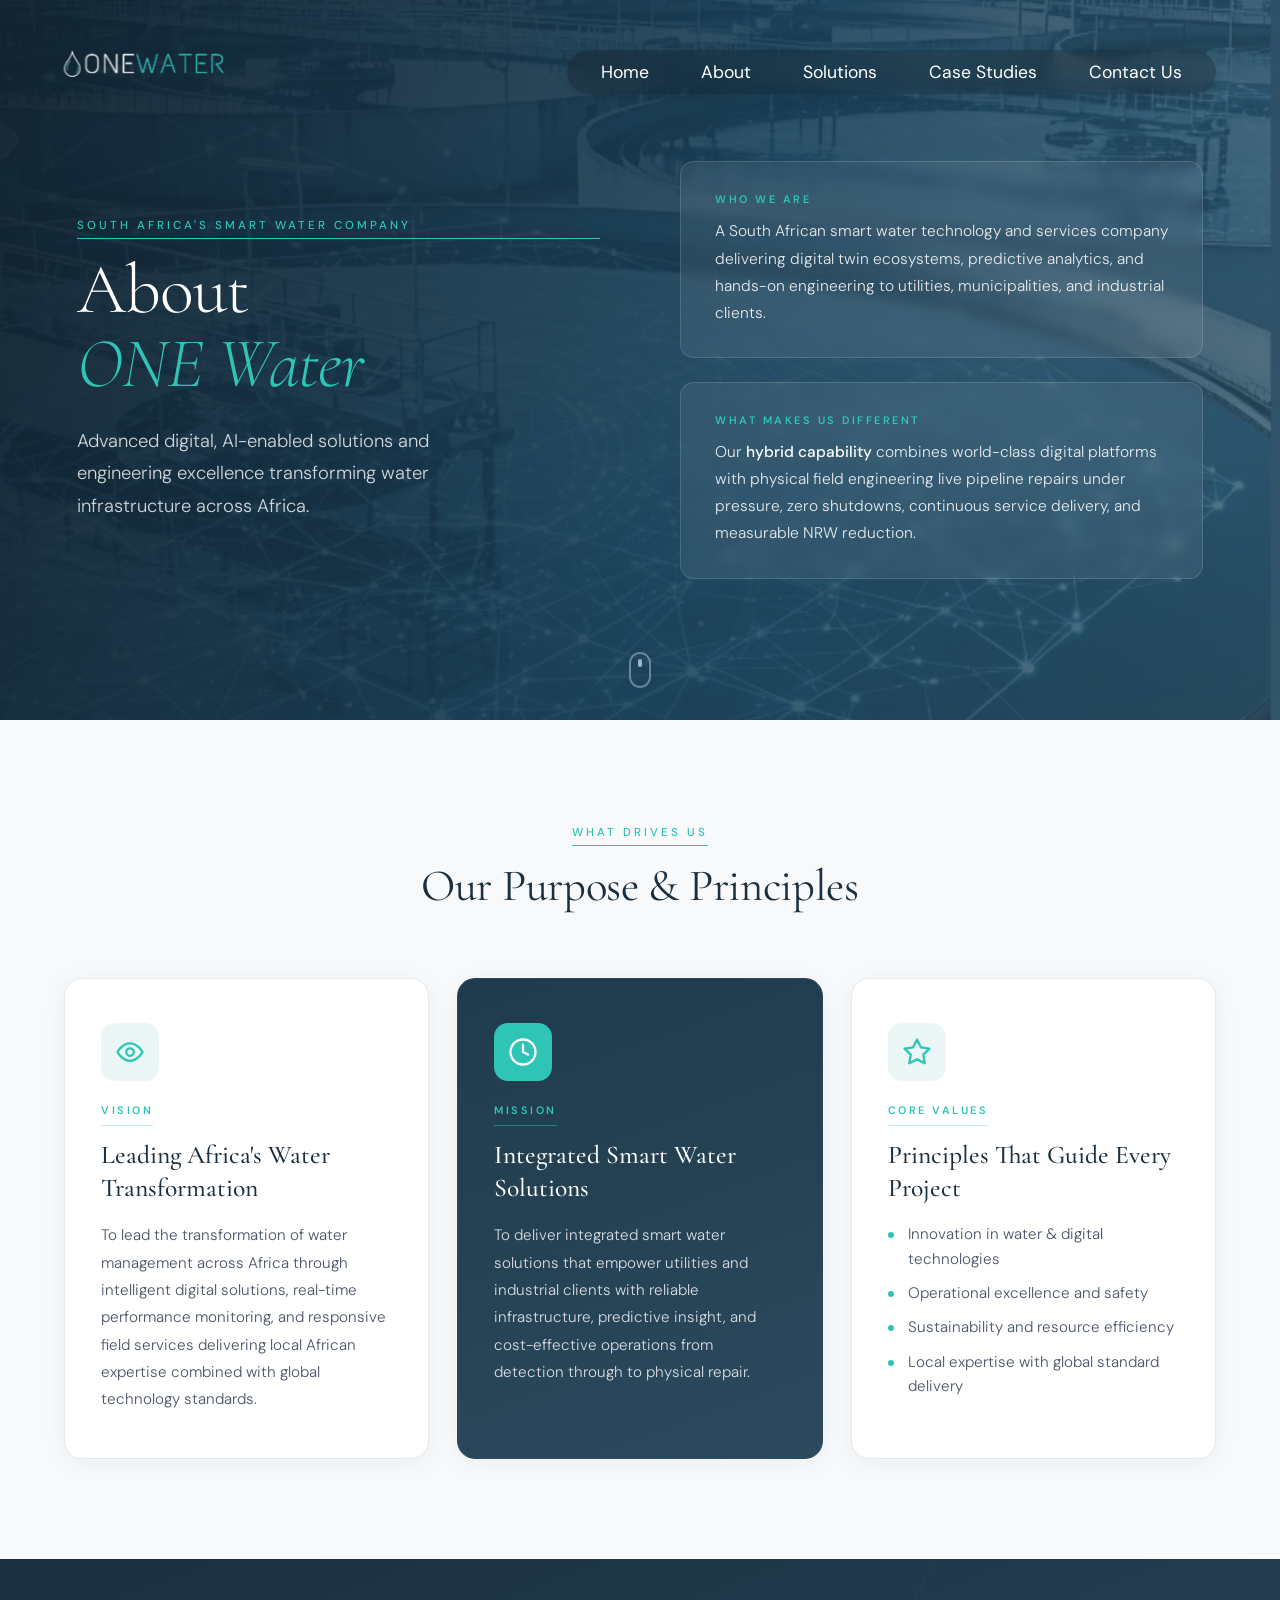
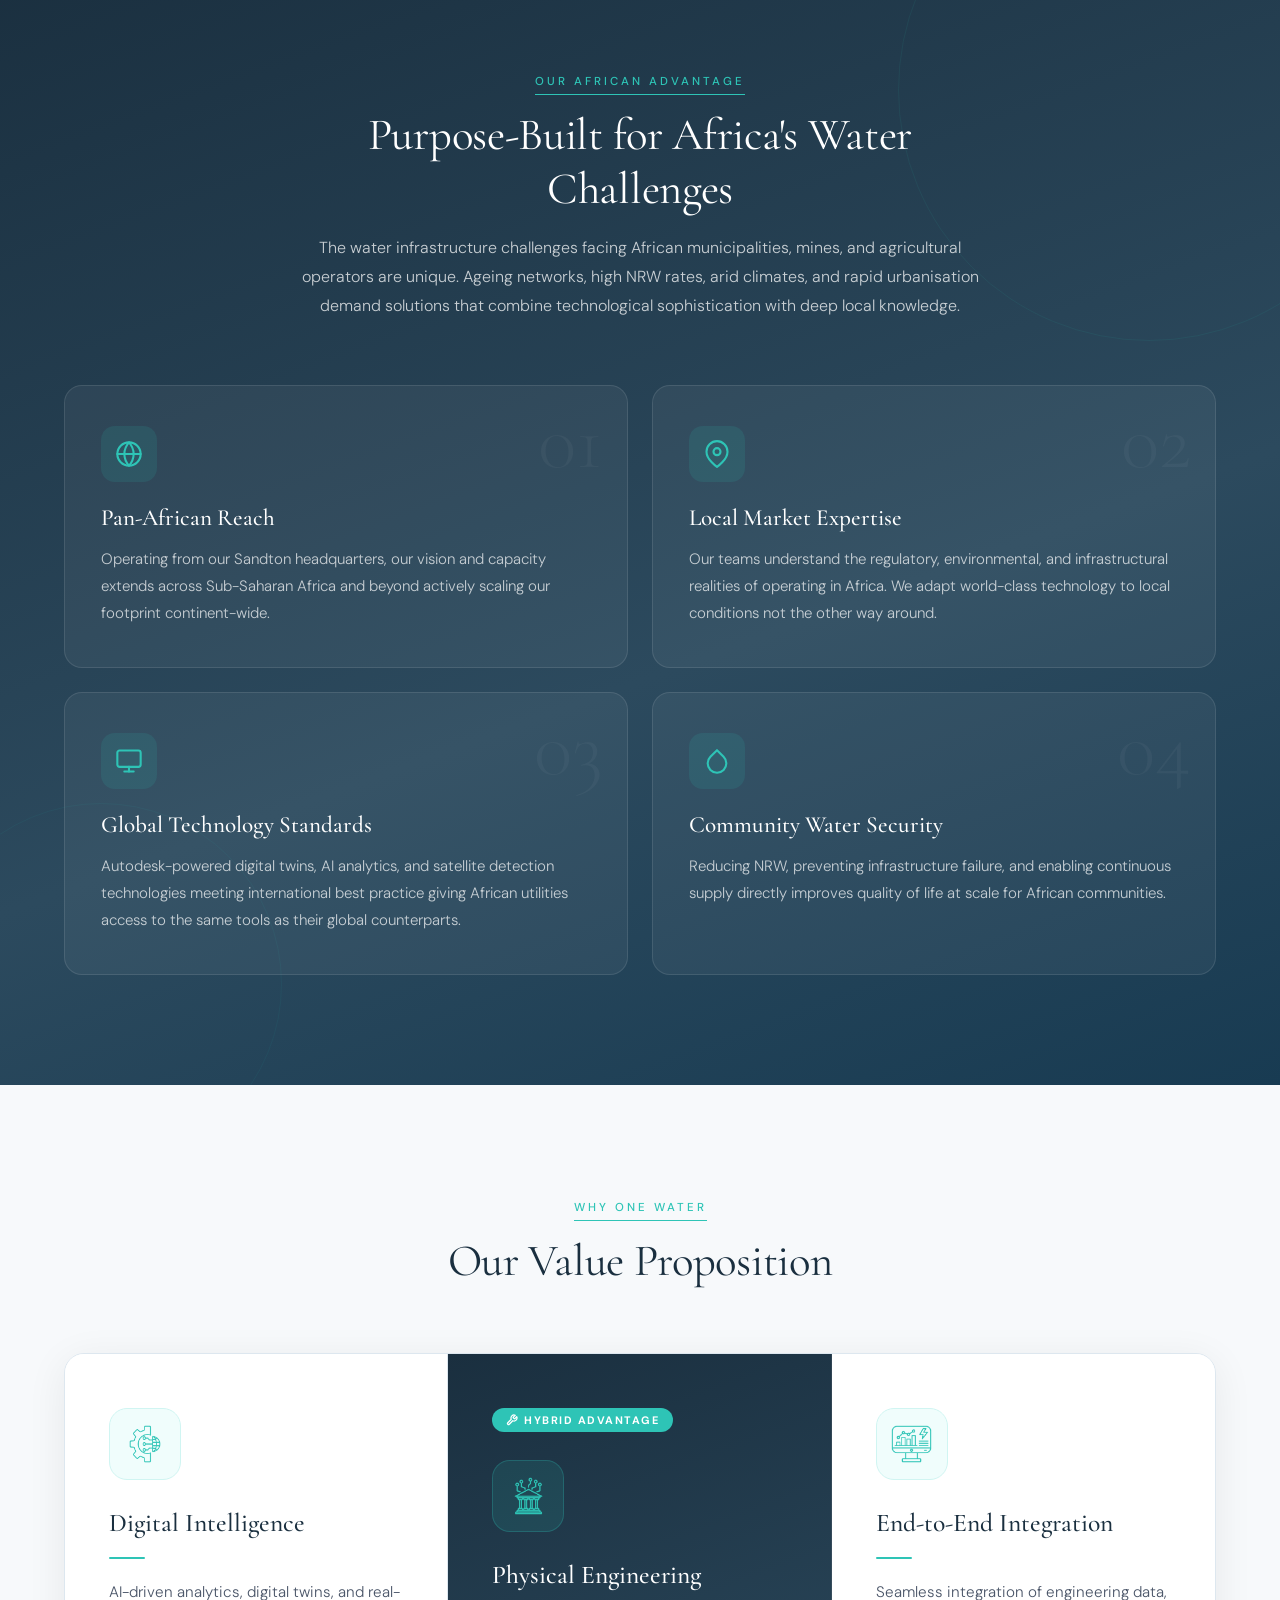
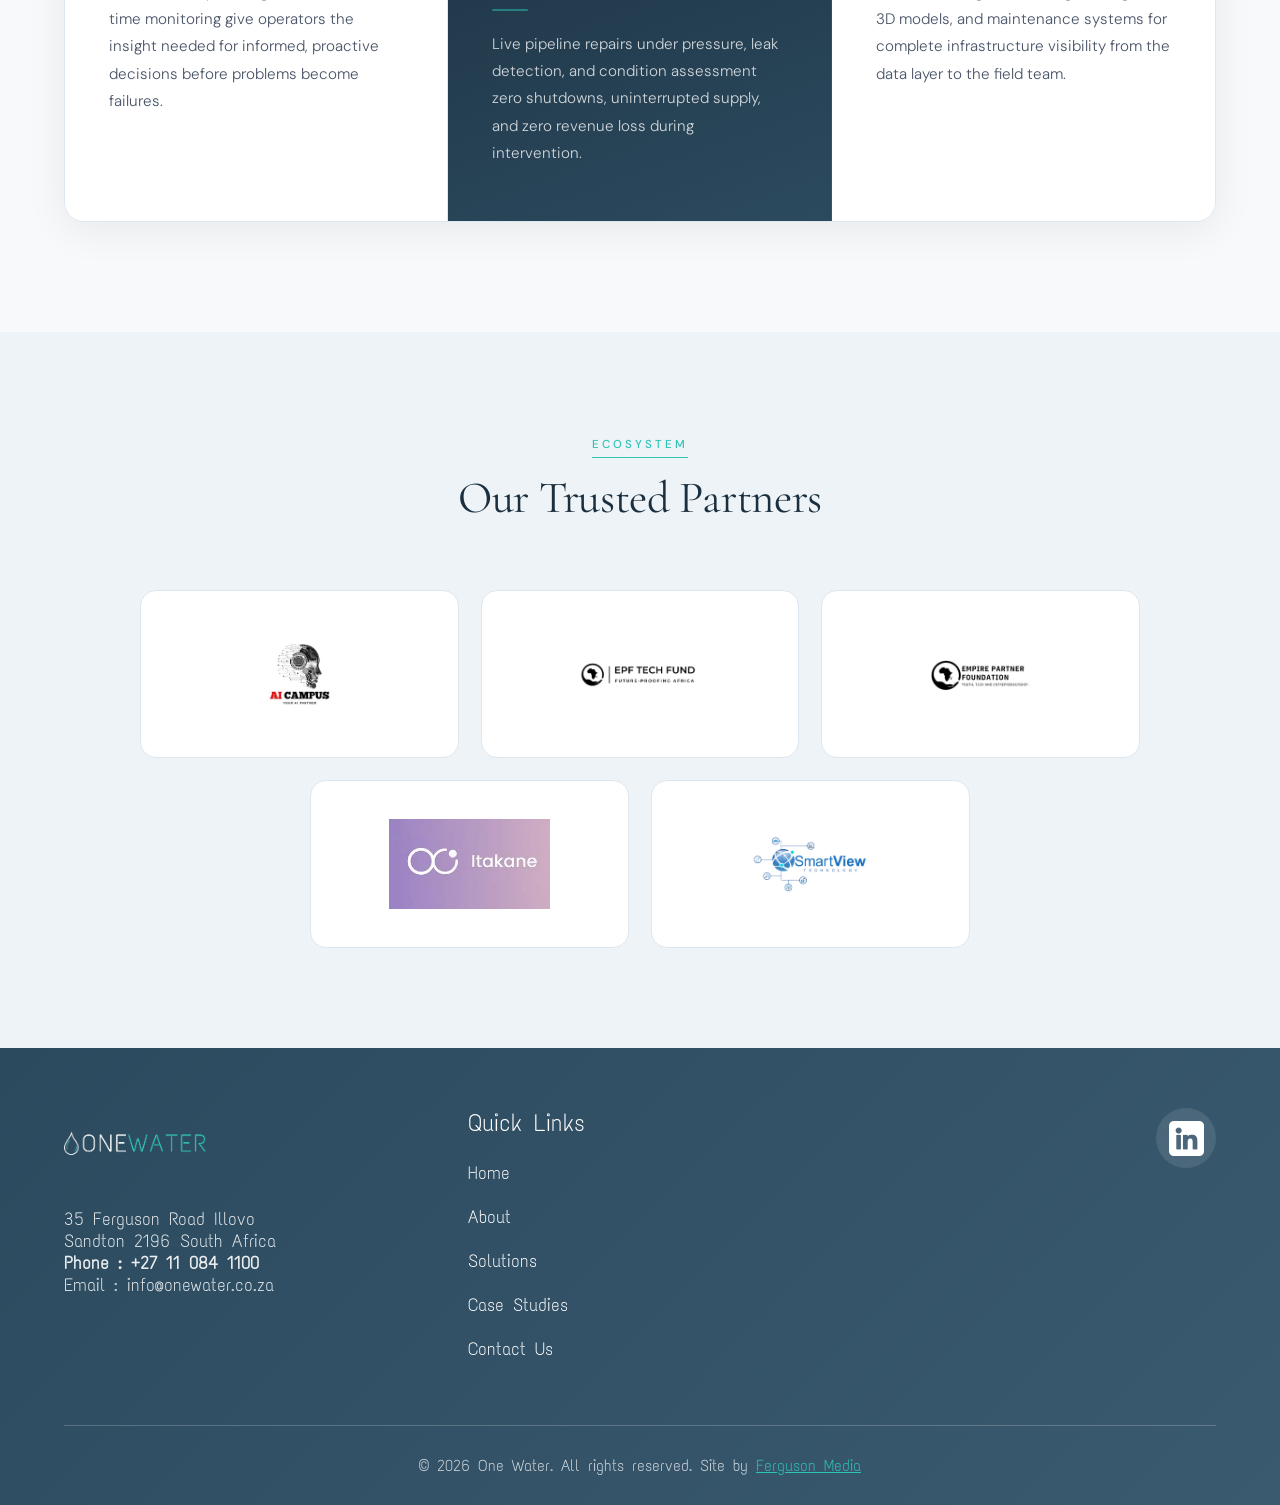
==== commit e302721b: "Unify header across all pages to match index.html, keep each page's own nav pill about/solutions/con" ====
--- a/about.html
+++ b/about.html
@@ -44,7 +44,7 @@
 <body>
 
     <!-- ===== NAVBAR (UNTOUCHED) ===== -->
-    <header class="main-header">
+    <header class="main-header" id="mainHeader">
         <div class="brand">
             <a href="index.html"><img src="images/logo.webp" alt="OneWater Logo" /></a>
         </div>
--- a/css/about.css
+++ b/css/about.css
@@ -39,17 +39,26 @@
     display: flex;
     justify-content: space-between;
     align-items: center;
-    padding: 40px 5%;
-    position: relative;
+    padding: 24px 5%;
+    position: fixed;
+    top: 0; left: 0;
     width: 100%;
     z-index: 1000;
-    background: linear-gradient(135deg, #1f3b4d 0%, #2d4f62 100%);
-    backdrop-filter: blur(10px);
-    -webkit-backdrop-filter: blur(10px);
-    border-bottom: 1px solid rgba(255, 255, 255, 0.1);
-}
-
-.brand img { height: 150px; width: auto; }
+    background: transparent;
+    transition: background 0.35s ease, padding 0.35s ease, border-color 0.35s ease, box-shadow 0.35s ease;
+    border-bottom: 1px solid transparent;
+}
+
+.main-header.scrolled {
+    background: rgba(18,36,56,0.92);
+    backdrop-filter: blur(20px) saturate(1.4);
+    -webkit-backdrop-filter: blur(20px) saturate(1.4);
+    padding: 16px 5%;
+    border-color: rgba(255,255,255,0.1);
+    box-shadow: 0 1px 0 rgba(255,255,255,0.06), 0 4px 24px rgba(0,0,0,0.25);
+}
+
+.brand img { height: 90px; width: auto; }
 
 .hamburger {
     display: none;
@@ -983,6 +992,20 @@
 
 /* Tablet — 1024px */
 @media (max-width: 1024px) {
+    /* Tablet partners: 4-col grid, keep the 2-over-2 centred feel */
+    .ab-partners__grid { grid-template-columns: repeat(4, 1fr); }
+
+    .ab-partner:nth-child(1) { grid-column: 1 / 3; }
+    .ab-partner:nth-child(2) { grid-column: 3 / 5; }
+    .ab-partner:nth-child(3) { grid-column: 1 / 3; }
+    .ab-partner:nth-child(4) { grid-column: 3 / 5; }
+    .ab-partner:nth-child(5) { grid-column: 2 / 4; }
+}
+
+/* Vision/Mission/Values, Value Proposition, and African Advantage cards
+   stay in their multi-column layout down to 700px - tested clean at that
+   width, only starts clipping headings below ~650px. */
+@media (max-width: 700px) {
     .ab-vmv__grid {
         grid-template-columns: 1fr;
         max-width: 640px;
@@ -1002,15 +1025,6 @@
     .ab-value__col--featured { border-bottom-color: rgba(255, 255, 255, 0.1); }
 
     .ab-africa__grid { grid-template-columns: 1fr; }
-
-    /* Tablet partners: 4-col grid, keep the 2-over-2 centred feel */
-    .ab-partners__grid { grid-template-columns: repeat(4, 1fr); }
-
-    .ab-partner:nth-child(1) { grid-column: 1 / 3; }
-    .ab-partner:nth-child(2) { grid-column: 3 / 5; }
-    .ab-partner:nth-child(3) { grid-column: 1 / 3; }
-    .ab-partner:nth-child(4) { grid-column: 3 / 5; }
-    .ab-partner:nth-child(5) { grid-column: 2 / 4; }
 }
 
 /* Tablet — 968px */
@@ -1043,8 +1057,6 @@
     .ab-partners { padding: 70px 5%; }
 
     .ab-section-head { margin-bottom: 48px; }
-
-    .ab-africa__grid { grid-template-columns: 1fr; }
 
     /* Mobile partners: simple 2-col */
     .ab-partners__grid { grid-template-columns: repeat(2, 1fr); }
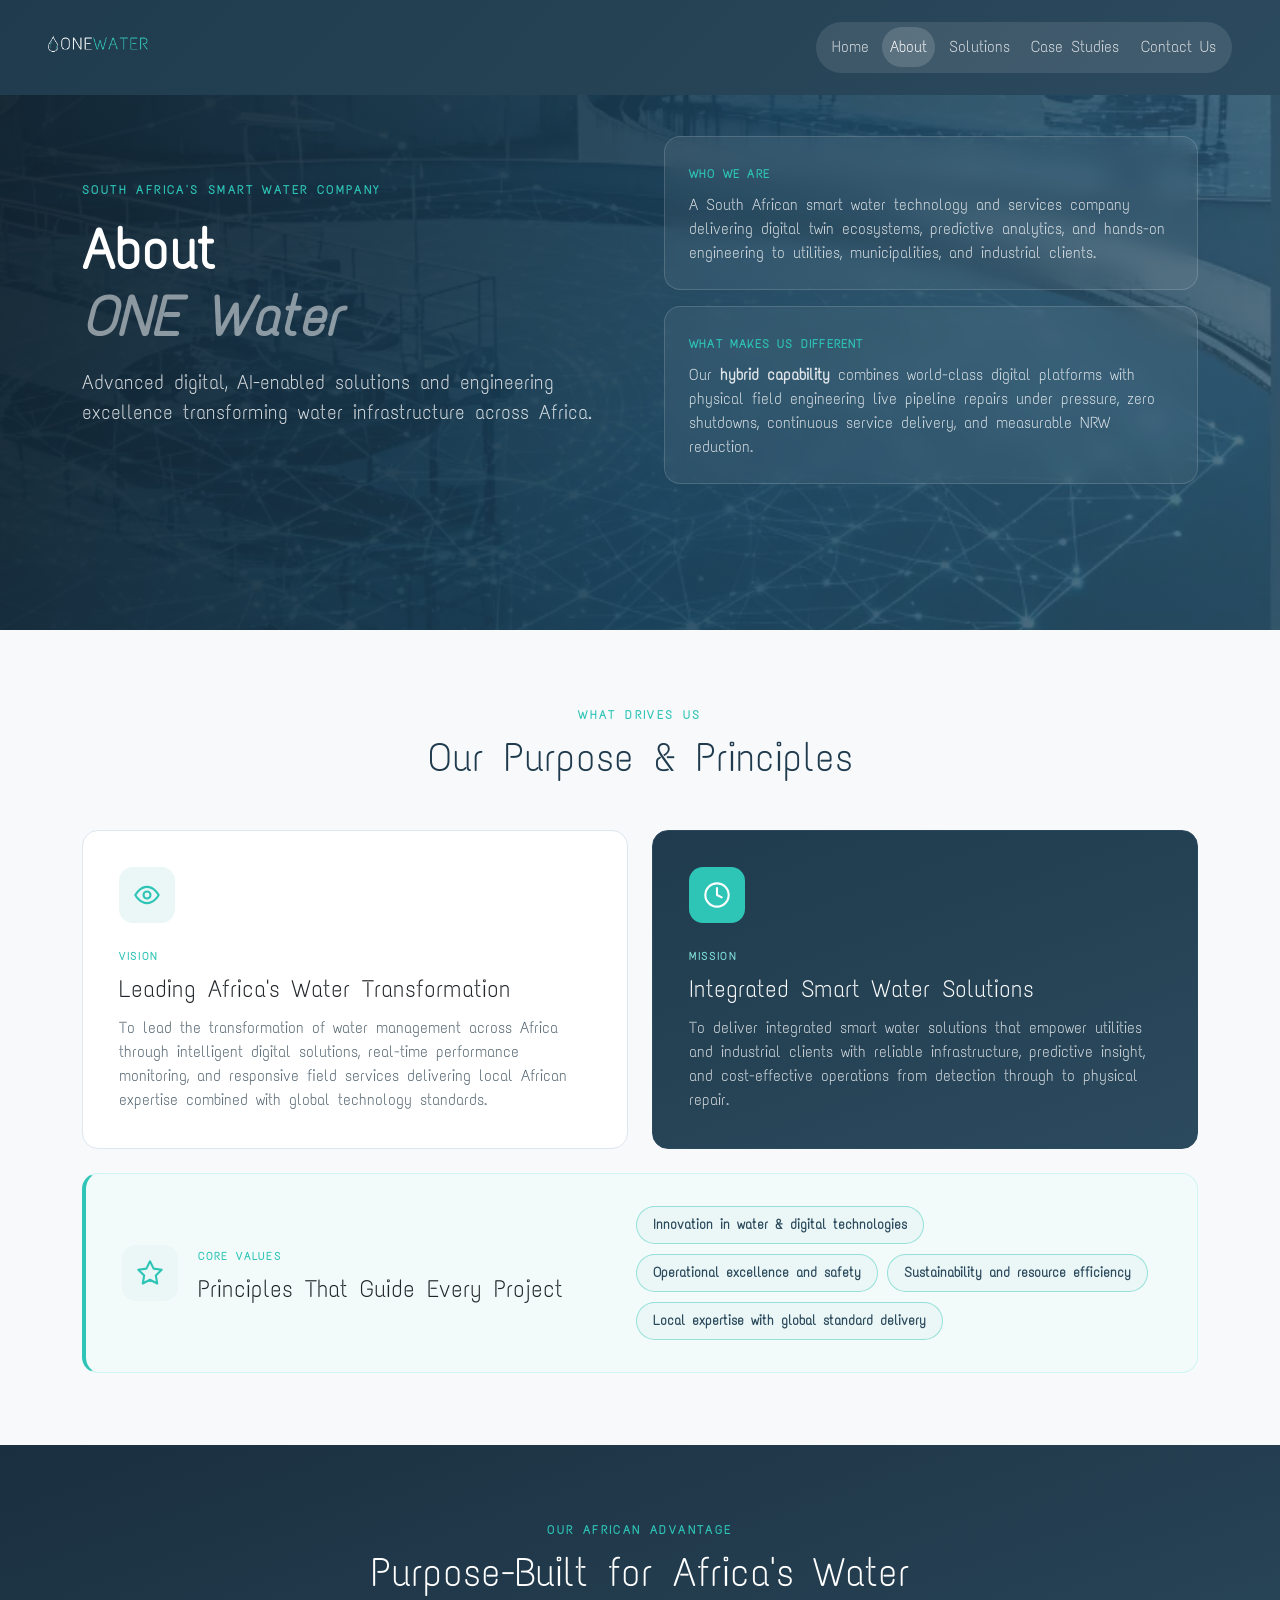
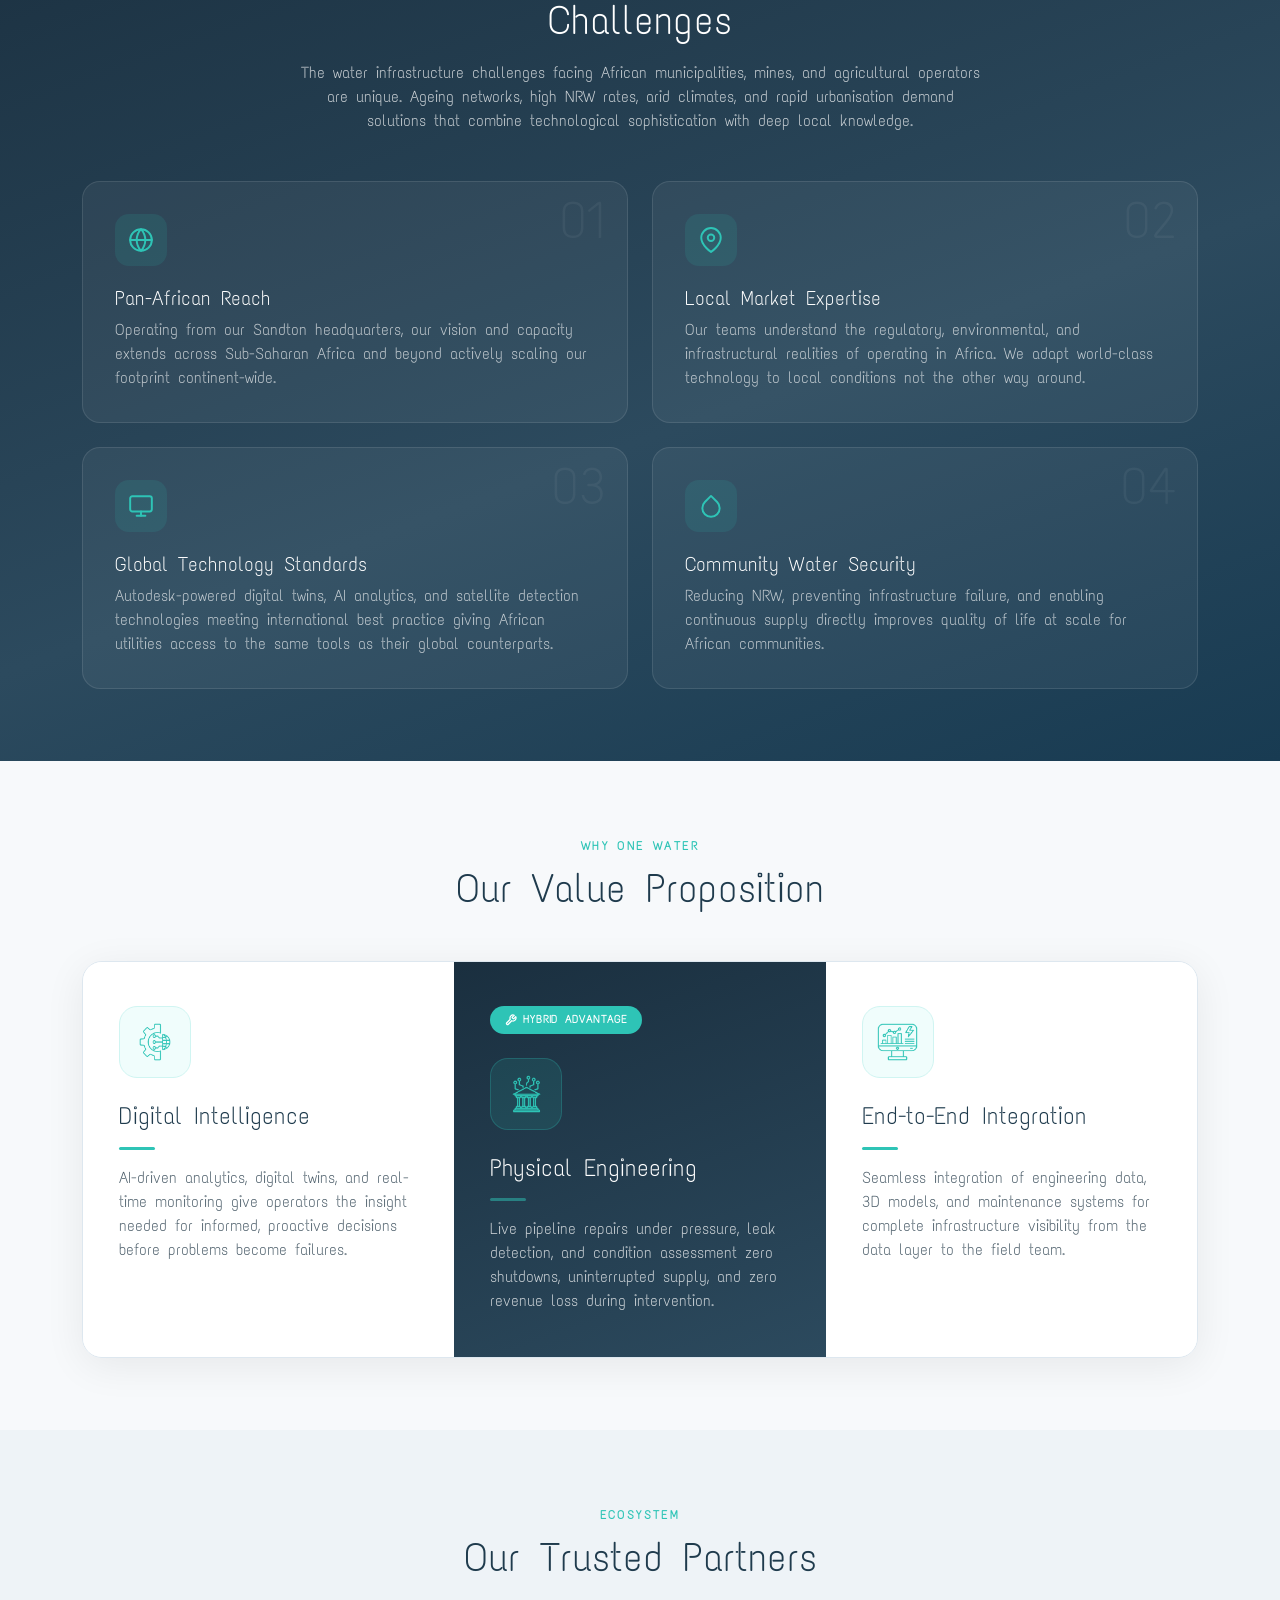
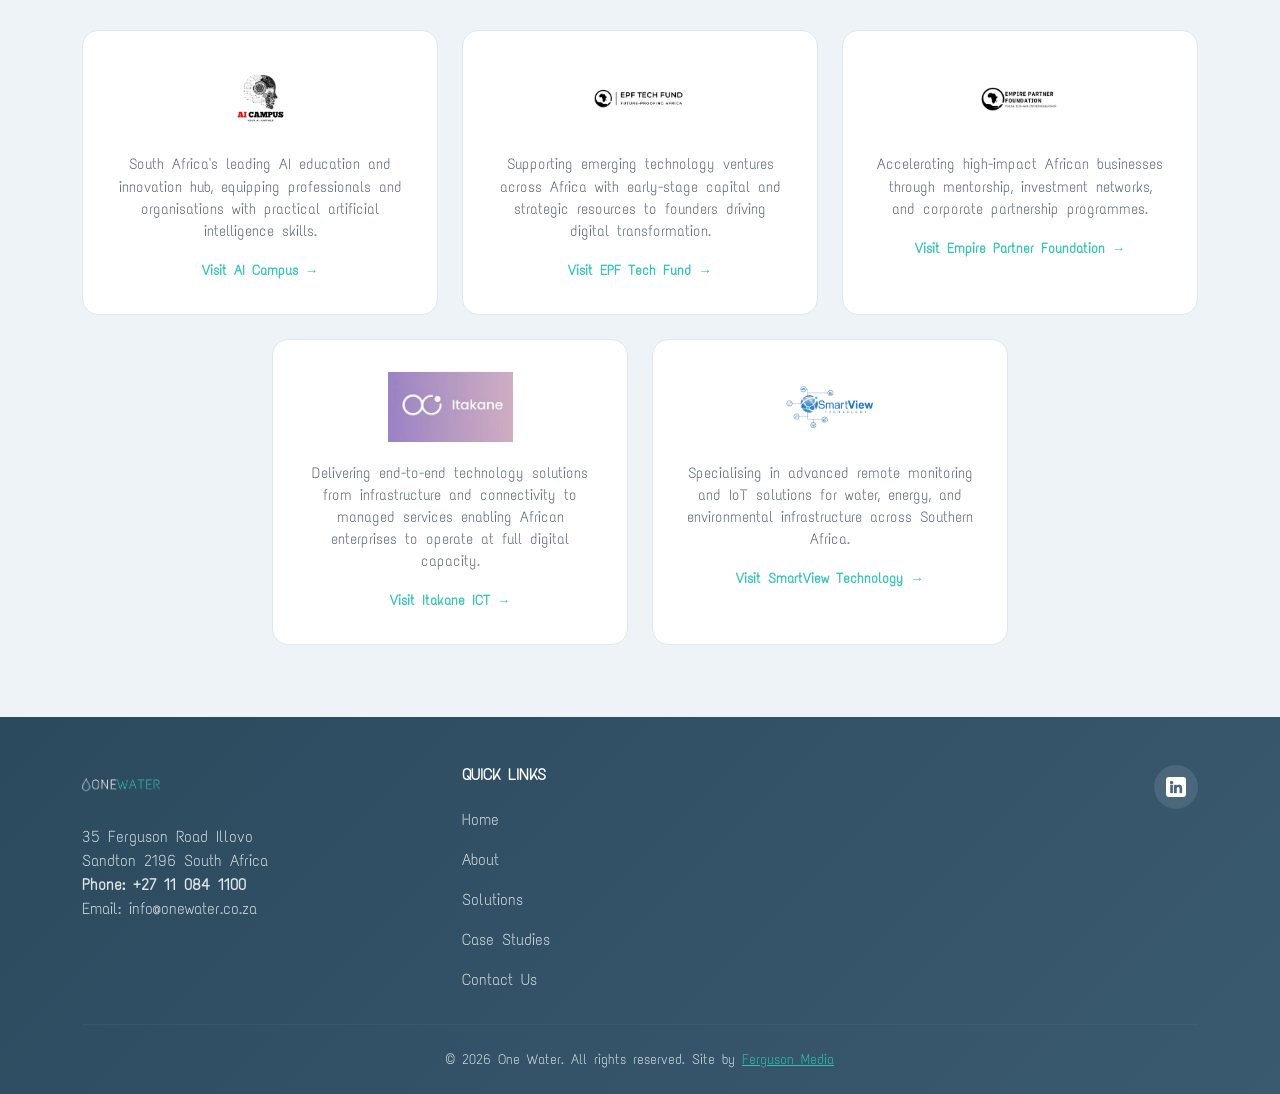
==== commit 3cfade44: "Convert site to shared Bootstrap nav/footer, consolidate page CSS/JS, and clean up assets Unifies al" ====
--- a/about.html
+++ b/about.html
@@ -38,337 +38,330 @@
     <link rel="preconnect" href="https://fonts.googleapis.com" />
     <link rel="preconnect" href="https://fonts.gstatic.com" crossorigin />
     <link href="https://fonts.googleapis.com/css2?family=Text+Me+One&family=Cormorant+Garamond:wght@300;400;500;600&family=DM+Sans:wght@300;400;500&display=swap" rel="stylesheet" />
+    <link rel="preconnect" href="https://cdn.jsdelivr.net" crossorigin />
+    <link href="https://cdn.jsdelivr.net/npm/bootstrap@5.3.3/dist/css/bootstrap.min.css" rel="stylesheet" />
     <link rel="stylesheet" href="css/loader.css" />
-    <link rel="stylesheet" href="css/about.css" />
+    <link rel="stylesheet" href="css/nav-bootstrap.css" />
+    <link rel="stylesheet" href="css/file.css" />
 </head>
 <body>
 
-    <!-- ===== NAVBAR (UNTOUCHED) ===== -->
-    <header class="main-header" id="mainHeader">
-        <div class="brand">
-            <a href="index.html"><img src="images/logo.webp" alt="OneWater Logo" /></a>
-        </div>
-        <button class="hamburger" aria-label="Toggle menu" id="hamburgerBtn">
-            <span class="hamburger-line"></span>
-            <span class="hamburger-line"></span>
-            <span class="hamburger-line"></span>
-        </button>
-        <nav class="nav-menu desktop-nav">
-            <a href="index.html">Home</a>
-            <a href="about.html">About</a>
-            <a href="solutions.html">Solutions</a>
-            <a href="case-studies.html">Case Studies</a>
-            <a href="contact.html">Contact Us</a>
-        </nav>
+    <!-- ===== NAVBAR (Bootstrap navbar component) ===== -->
+    <nav class="navbar navbar-expand-lg navbar-dark fixed-top ow-navbar" id="main_header">
+        <div class="container-fluid px-4 px-lg-5">
+            <a class="navbar-brand" href="index.html">
+                <img class="ow-brand-logo" src="images/logo.webp" alt="OneWater Logo" />
+            </a>
+            <button class="navbar-toggler ow-toggler" type="button" data-bs-toggle="offcanvas" data-bs-target="#owMobileMenu" aria-controls="owMobileMenu" aria-expanded="false" aria-label="Toggle navigation">
+                <span class="navbar-toggler-icon"></span>
+            </button>
+            <div class="offcanvas offcanvas-end ow-mobile-menu" tabindex="-1" id="owMobileMenu" aria-labelledby="owMobileMenuLabel">
+                <div class="offcanvas-header d-lg-none">
+                    <span class="visually-hidden" id="owMobileMenuLabel">Menu</span>
+                    <button type="button" class="btn-close btn-close-white ow-menu-close" data-bs-dismiss="offcanvas" data-bs-target="#owMobileMenu" aria-label="Close"></button>
+                </div>
+                <div class="offcanvas-body justify-content-lg-end">
+                    <ul class="navbar-nav ow-nav-pill">
+                        <li class="nav-item"><a class="nav-link" href="index.html">Home</a></li>
+                        <li class="nav-item"><a class="nav-link active" aria-current="page" href="about.html">About</a></li>
+                        <li class="nav-item"><a class="nav-link" href="solutions.html">Solutions</a></li>
+                        <li class="nav-item"><a class="nav-link" href="case-studies.html">Case Studies</a></li>
+                        <li class="nav-item"><a class="nav-link" href="contact.html">Contact Us</a></li>
+                    </ul>
+                    <div class="ow-mobile-menu-details d-lg-none">
+                        <a href="https://www.google.com/maps/place/35+Ferguson+Rd,+Illovo,+Sandton,+2196/@-26.1240527,28.0442193,17z/data=!3m1!4b1!4m6!3m5!1s0x1e950cc66f12708b:0xdec98442b3339e98!8m2!3d-26.1240527!4d28.0467942!16s%2Fg%2F11c26fxff5!5m1!1e1?entry=ttu&g_ep=EgoyMDI2MDIwMS4wIKXMDSoASAFQAw%3D%3D" class="ow-mobile-menu-line">35 Ferguson Road Illovo, Sandton 2196</a>
+                        <a href="tel:+27110841100" class="ow-mobile-menu-line">+27 11 084 1100</a>
+                        <a class="ow-mobile-social" href="https://www.linkedin.com/company/one-water-ai/posts/?feedView=all" target="_blank" rel="noopener noreferrer" aria-label="LinkedIn">
+                            <img loading="lazy" decoding="async" src="images/linkedin.webp" alt="LinkedIn" width="18" height="18">
+                        </a>
+                    </div>
+                </div>
+            </div>
+        </div>
+    </nav>
+
+    <!-- ===== HERO ===== -->
+    <header class="ow-ab-hero text-white">
+        <img src="images/filtered-hero.webp" alt="Digital water infrastructure" class="ow-ab-hero-bg" />
+        <div class="ow-ab-hero-overlay"></div>
+        <div class="container">
+            <div class="row g-5 align-items-center">
+                <div class="col-lg-6">
+                    <span class="ow-ab-eyebrow">South Africa's Smart Water Company</span>
+                    <h1 class="display-4 fw-semibold my-3">About<br><em class="text-white-50">ONE Water</em></h1>
+                    <p class="lead ow-ab-hero-intro">Advanced digital, AI-enabled solutions and engineering excellence transforming water infrastructure across Africa.</p>
+                </div>
+                <div class="col-lg-6 d-flex flex-column gap-3">
+                    <div class="ow-ab-hero-card">
+                        <span class="ow-ab-hero-card-label">Who We Are</span>
+                        <p class="ow-ab-hero-card-text mt-2">A South African smart water technology and services company delivering digital twin ecosystems, predictive analytics, and hands-on engineering to utilities, municipalities, and industrial clients.</p>
+                    </div>
+                    <div class="ow-ab-hero-card">
+                        <span class="ow-ab-hero-card-label">What Makes Us Different</span>
+                        <p class="ow-ab-hero-card-text mt-2">Our <strong>hybrid capability</strong> combines world-class digital platforms with physical field engineering live pipeline repairs under pressure, zero shutdowns, continuous service delivery, and measurable NRW reduction.</p>
+                    </div>
+                </div>
+            </div>
+        </div>
     </header>
 
-    <!-- ===== SIDEBAR (UNTOUCHED) ===== -->
-    <aside class="mobile-sidebar" id="mobileSidebar">
-        <div class="sidebar-header">
-            <button class="close-btn" id="closeSidebar">&times;</button>
-        </div>
-        <nav class="sidebar-nav">
-            <a href="index.html"><img loading="lazy" decoding="async" src="images/home.webp" alt="Home Icon">Home</a>
-            <a href="about.html"><img loading="lazy" decoding="async" src="images/about.webp" alt="About Icon">About</a>
-            <a href="solutions.html"><img loading="lazy" decoding="async" src="images/solutions.webp" alt="Solutions Icon">Solutions</a>
-            <a href="case-studies.html"><img loading="lazy" decoding="async" src="images/case-study.webp" alt="Case Study Icon">Case Studies</a>
-            <a href="contact.html"><img loading="lazy" decoding="async" src="images/contact.webp" alt="Contact Icon">Contact Us</a>
-        </nav>
-    </aside>
-
-    <!-- ============================================================
-         SECTION 1 — HERO
-         ============================================================ -->
-    <section class="ab-hero">
-        <div class="ab-hero__bg">
-            <img src="images/filtered-hero.webp" alt="Digital water infrastructure" class="ab-hero__img" />
-            <div class="ab-hero__overlay"></div>
-        </div>
-        <div class="ab-hero__content">
-            <div class="ab-hero__left">
-                <span class="ab-eyebrow">South Africa's Smart Water Company</span>
-                <h1 class="ab-hero__title">About<br><em>ONE Water</em></h1>
-                <p class="ab-hero__intro">Advanced digital, AI-enabled solutions and engineering excellence transforming water infrastructure across Africa.</p>
-            </div>
-            <div class="ab-hero__right">
-                <div class="ab-hero__card">
-                    <span class="ab-hero__card-label">Who We Are</span>
-                    <p>A South African smart water technology and services company delivering digital twin ecosystems, predictive analytics, and hands-on engineering to utilities, municipalities, and industrial clients.</p>
-                </div>
-                <div class="ab-hero__card">
-                    <span class="ab-hero__card-label">What Makes Us Different</span>
-                    <p>Our <strong>hybrid capability</strong> combines world-class digital platforms with physical field engineering live pipeline repairs under pressure, zero shutdowns, continuous service delivery, and measurable NRW reduction.</p>
-                </div>
-            </div>
-        </div>
-        <div class="ab-hero__scroll-cue" aria-hidden="true">
-            <span></span>
-        </div>
-    </section>
-
-    <!-- ============================================================
-         SECTION 2 — VISION / MISSION / VALUES
-         ============================================================ -->
-    <section class="ab-vmv">
-        <div class="ab-vmv__inner">
-            <div class="ab-section-head">
-                <span class="ab-eyebrow ab-eyebrow--dark">What Drives Us</span>
-                <h2 class="ab-section-title">Our Purpose &amp; Principles</h2>
-            </div>
-            <div class="ab-vmv__grid">
-
-                <div class="ab-vmv__card">
-                    <div class="ab-vmv__icon-wrap">
-                        <svg width="30" height="30" viewBox="0 0 24 24" fill="none" stroke="currentColor" stroke-width="1.8" stroke-linecap="round" stroke-linejoin="round">
-                            <circle cx="12" cy="12" r="3"/>
-                            <path d="M2 12s3.636-7 10-7 10 7 10 7-3.636 7-10 7-10-7-10-7z"/>
-                        </svg>
-                    </div>
-                    <span class="ab-vmv__tag">Vision</span>
-                    <h3 class="ab-vmv__title">Leading Africa's Water Transformation</h3>
-                    <p class="ab-vmv__body">To lead the transformation of water management across Africa through intelligent digital solutions, real-time performance monitoring, and responsive field services delivering local African expertise combined with global technology standards.</p>
-                </div>
-
-                <div class="ab-vmv__card ab-vmv__card--accent">
-                    <div class="ab-vmv__icon-wrap">
-                        <svg width="30" height="30" viewBox="0 0 24 24" fill="none" stroke="currentColor" stroke-width="1.8" stroke-linecap="round" stroke-linejoin="round">
-                            <circle cx="12" cy="12" r="10"/>
-                            <polyline points="12 6 12 12 16 14"/>
-                        </svg>
-                    </div>
-                    <span class="ab-vmv__tag">Mission</span>
-                    <h3 class="ab-vmv__title">Integrated Smart Water Solutions</h3>
-                    <p class="ab-vmv__body">To deliver integrated smart water solutions that empower utilities and industrial clients with reliable infrastructure, predictive insight, and cost-effective operations from detection through to physical repair.</p>
-                </div>
-
-                <div class="ab-vmv__card">
-                    <div class="ab-vmv__icon-wrap">
-                        <svg width="30" height="30" viewBox="0 0 24 24" fill="none" stroke="currentColor" stroke-width="1.8" stroke-linecap="round" stroke-linejoin="round">
+    <!-- ===== VISION / MISSION / VALUES ===== -->
+    <section class="ow-ab-vmv py-5">
+        <div class="container py-4">
+            <div class="text-center mx-auto mb-5 ow-mw-640">
+                <span class="ow-ab-eyebrow">What Drives Us</span>
+                <h2 class="ow-ab-section-title h1 mt-2">Our Purpose &amp; Principles</h2>
+            </div>
+            <div class="row g-4">
+                <div class="col-lg-6">
+                    <div class="ow-ab-vmv-card">
+                        <div class="ow-ab-vmv-icon">
+                            <svg width="28" height="28" viewBox="0 0 24 24" fill="none" stroke="currentColor" stroke-width="1.8" stroke-linecap="round" stroke-linejoin="round">
+                                <circle cx="12" cy="12" r="3"/>
+                                <path d="M2 12s3.636-7 10-7 10 7 10 7-3.636 7-10 7-10-7-10-7z"/>
+                            </svg>
+                        </div>
+                        <span class="ow-ab-vmv-tag">Vision</span>
+                        <h3 class="h4 ow-ab-vmv-title">Leading Africa's Water Transformation</h3>
+                        <p class="ow-ab-vmv-body">To lead the transformation of water management across Africa through intelligent digital solutions, real-time performance monitoring, and responsive field services delivering local African expertise combined with global technology standards.</p>
+                    </div>
+                </div>
+                <div class="col-lg-6">
+                    <div class="ow-ab-vmv-card ow-ab-vmv-card--accent">
+                        <div class="ow-ab-vmv-icon">
+                            <svg width="28" height="28" viewBox="0 0 24 24" fill="none" stroke="currentColor" stroke-width="1.8" stroke-linecap="round" stroke-linejoin="round">
+                                <circle cx="12" cy="12" r="10"/>
+                                <polyline points="12 6 12 12 16 14"/>
+                            </svg>
+                        </div>
+                        <span class="ow-ab-vmv-tag">Mission</span>
+                        <h3 class="h4 ow-ab-vmv-title">Integrated Smart Water Solutions</h3>
+                        <p class="ow-ab-vmv-body">To deliver integrated smart water solutions that empower utilities and industrial clients with reliable infrastructure, predictive insight, and cost-effective operations from detection through to physical repair.</p>
+                    </div>
+                </div>
+            </div>
+            <div class="ow-ab-values-band mt-4">
+                <div class="ow-ab-values-band-head">
+                    <div class="ow-ab-vmv-icon">
+                        <svg width="28" height="28" viewBox="0 0 24 24" fill="none" stroke="currentColor" stroke-width="1.8" stroke-linecap="round" stroke-linejoin="round">
                             <polygon points="12 2 15.09 8.26 22 9.27 17 14.14 18.18 21.02 12 17.77 5.82 21.02 7 14.14 2 9.27 8.91 8.26 12 2"/>
                         </svg>
                     </div>
-                    <span class="ab-vmv__tag">Core Values</span>
-                    <h3 class="ab-vmv__title">Principles That Guide Every Project</h3>
-                    <ul class="ab-vmv__list">
-                        <li>Innovation in water &amp; digital technologies</li>
-                        <li>Operational excellence and safety</li>
-                        <li>Sustainability and resource efficiency</li>
-                        <li>Local expertise with global standard delivery</li>
-                    </ul>
-                </div>
-
+                    <div class="ow-ab-values-band-head-text">
+                        <span class="ow-ab-vmv-tag">Core Values</span>
+                        <h3 class="h4 ow-ab-vmv-title mb-0">Principles That Guide Every Project</h3>
+                    </div>
+                </div>
+                <ul class="ow-ab-vmv-list ow-ab-values-band-list">
+                    <li>Innovation in water &amp; digital technologies</li>
+                    <li>Operational excellence and safety</li>
+                    <li>Sustainability and resource efficiency</li>
+                    <li>Local expertise with global standard delivery</li>
+                </ul>
             </div>
         </div>
     </section>
 
-    <!-- ============================================================
-         SECTION 3 — AFRICAN ADVANTAGE
-         ============================================================ -->
-    <section class="ab-africa">
-        <div class="ab-africa__inner">
-            <div class="ab-section-head">
-                <span class="ab-eyebrow">Our African Advantage</span>
-                <h2 class="ab-section-title ab-section-title--light">Purpose-Built for Africa's Water Challenges</h2>
-                <p class="ab-section-sub">The water infrastructure challenges facing African municipalities, mines, and agricultural operators are unique. Ageing networks, high NRW rates, arid climates, and rapid urbanisation demand solutions that combine technological sophistication with deep local knowledge.</p>
-            </div>
-            <div class="ab-africa__grid">
-
-                <div class="ab-africa__card">
-                    <div class="ab-africa__num">01</div>
-                    <div class="ab-africa__icon-wrap">
-                        <svg width="28" height="28" viewBox="0 0 24 24" fill="none" stroke="currentColor" stroke-width="1.8" stroke-linecap="round" stroke-linejoin="round">
-                            <circle cx="12" cy="12" r="10"/>
-                            <line x1="2" y1="12" x2="22" y2="12"/>
-                            <path d="M12 2a15.3 15.3 0 0 1 4 10 15.3 15.3 0 0 1-4 10 15.3 15.3 0 0 1-4-10 15.3 15.3 0 0 1 4-10z"/>
-                        </svg>
-                    </div>
-                    <h3>Pan-African Reach</h3>
-                    <p>Operating from our Sandton headquarters, our vision and capacity extends across Sub-Saharan Africa and beyond actively scaling our footprint continent-wide.</p>
-                </div>
-
-                <div class="ab-africa__card">
-                    <div class="ab-africa__num">02</div>
-                    <div class="ab-africa__icon-wrap">
-                        <svg width="28" height="28" viewBox="0 0 24 24" fill="none" stroke="currentColor" stroke-width="1.8" stroke-linecap="round" stroke-linejoin="round">
-                            <path d="M21 10c0 7-9 13-9 13s-9-6-9-13a9 9 0 0 1 18 0z"/>
-                            <circle cx="12" cy="10" r="3"/>
-                        </svg>
-                    </div>
-                    <h3>Local Market Expertise</h3>
-                    <p>Our teams understand the regulatory, environmental, and infrastructural realities of operating in Africa. We adapt world-class technology to local conditions not the other way around.</p>
-                </div>
-
-                <div class="ab-africa__card">
-                    <div class="ab-africa__num">03</div>
-                    <div class="ab-africa__icon-wrap">
-                        <svg width="28" height="28" viewBox="0 0 24 24" fill="none" stroke="currentColor" stroke-width="1.8" stroke-linecap="round" stroke-linejoin="round">
-                            <rect x="2" y="3" width="20" height="14" rx="2"/>
-                            <line x1="8" y1="21" x2="16" y2="21"/>
-                            <line x1="12" y1="17" x2="12" y2="21"/>
-                        </svg>
-                    </div>
-                    <h3>Global Technology Standards</h3>
-                    <p>Autodesk-powered digital twins, AI analytics, and satellite detection technologies meeting international best practice giving African utilities access to the same tools as their global counterparts.</p>
-                </div>
-
-                <div class="ab-africa__card">
-                    <div class="ab-africa__num">04</div>
-                    <div class="ab-africa__icon-wrap">
-                        <svg width="28" height="28" viewBox="0 0 24 24" fill="none" stroke="currentColor" stroke-width="1.8" stroke-linecap="round" stroke-linejoin="round">
-                            <path d="M12 2.69l5.66 5.66a8 8 0 1 1-11.31 0z"/>
-                        </svg>
-                    </div>
-                    <h3>Community Water Security</h3>
-                    <p>Reducing NRW, preventing infrastructure failure, and enabling continuous supply directly improves quality of life at scale for African communities.</p>
-                </div>
-
+    <!-- ===== AFRICAN ADVANTAGE ===== -->
+    <section class="ow-ab-africa py-5">
+        <div class="container py-4">
+            <div class="text-center mx-auto mb-5 ow-mw-680">
+                <span class="ow-ab-eyebrow">Our African Advantage</span>
+                <h2 class="ow-ab-section-title ow-ab-section-title--light h1 mt-2">Purpose-Built for Africa's Water Challenges</h2>
+                <p class="ow-ab-section-sub mt-3">The water infrastructure challenges facing African municipalities, mines, and agricultural operators are unique. Ageing networks, high NRW rates, arid climates, and rapid urbanisation demand solutions that combine technological sophistication with deep local knowledge.</p>
+            </div>
+            <div class="row g-4">
+                <div class="col-md-6">
+                    <div class="ow-ab-africa-card">
+                        <span class="ow-ab-africa-num">01</span>
+                        <div class="ow-ab-africa-icon">
+                            <svg width="26" height="26" viewBox="0 0 24 24" fill="none" stroke="currentColor" stroke-width="1.8" stroke-linecap="round" stroke-linejoin="round">
+                                <circle cx="12" cy="12" r="10"/>
+                                <line x1="2" y1="12" x2="22" y2="12"/>
+                                <path d="M12 2a15.3 15.3 0 0 1 4 10 15.3 15.3 0 0 1-4 10 15.3 15.3 0 0 1-4-10 15.3 15.3 0 0 1 4-10z"/>
+                            </svg>
+                        </div>
+                        <h3 class="h5 ow-ab-africa-card-title">Pan-African Reach</h3>
+                        <p class="ow-ab-africa-card-text">Operating from our Sandton headquarters, our vision and capacity extends across Sub-Saharan Africa and beyond actively scaling our footprint continent-wide.</p>
+                    </div>
+                </div>
+                <div class="col-md-6">
+                    <div class="ow-ab-africa-card">
+                        <span class="ow-ab-africa-num">02</span>
+                        <div class="ow-ab-africa-icon">
+                            <svg width="26" height="26" viewBox="0 0 24 24" fill="none" stroke="currentColor" stroke-width="1.8" stroke-linecap="round" stroke-linejoin="round">
+                                <path d="M21 10c0 7-9 13-9 13s-9-6-9-13a9 9 0 0 1 18 0z"/>
+                                <circle cx="12" cy="10" r="3"/>
+                            </svg>
+                        </div>
+                        <h3 class="h5 ow-ab-africa-card-title">Local Market Expertise</h3>
+                        <p class="ow-ab-africa-card-text">Our teams understand the regulatory, environmental, and infrastructural realities of operating in Africa. We adapt world-class technology to local conditions not the other way around.</p>
+                    </div>
+                </div>
+                <div class="col-md-6">
+                    <div class="ow-ab-africa-card">
+                        <span class="ow-ab-africa-num">03</span>
+                        <div class="ow-ab-africa-icon">
+                            <svg width="26" height="26" viewBox="0 0 24 24" fill="none" stroke="currentColor" stroke-width="1.8" stroke-linecap="round" stroke-linejoin="round">
+                                <rect x="2" y="3" width="20" height="14" rx="2"/>
+                                <line x1="8" y1="21" x2="16" y2="21"/>
+                                <line x1="12" y1="17" x2="12" y2="21"/>
+                            </svg>
+                        </div>
+                        <h3 class="h5 ow-ab-africa-card-title">Global Technology Standards</h3>
+                        <p class="ow-ab-africa-card-text">Autodesk-powered digital twins, AI analytics, and satellite detection technologies meeting international best practice giving African utilities access to the same tools as their global counterparts.</p>
+                    </div>
+                </div>
+                <div class="col-md-6">
+                    <div class="ow-ab-africa-card">
+                        <span class="ow-ab-africa-num">04</span>
+                        <div class="ow-ab-africa-icon">
+                            <svg width="26" height="26" viewBox="0 0 24 24" fill="none" stroke="currentColor" stroke-width="1.8" stroke-linecap="round" stroke-linejoin="round">
+                                <path d="M12 2.69l5.66 5.66a8 8 0 1 1-11.31 0z"/>
+                            </svg>
+                        </div>
+                        <h3 class="h5 ow-ab-africa-card-title">Community Water Security</h3>
+                        <p class="ow-ab-africa-card-text">Reducing NRW, preventing infrastructure failure, and enabling continuous supply directly improves quality of life at scale for African communities.</p>
+                    </div>
+                </div>
             </div>
         </div>
     </section>
 
-    <!-- ============================================================
-         SECTION 4 — VALUE PROPOSITION
-         ============================================================ -->
-    <section class="ab-value">
-        <div class="ab-value__inner">
-            <div class="ab-section-head">
-                <span class="ab-eyebrow ab-eyebrow--dark">Why ONE Water</span>
-                <h2 class="ab-section-title">Our Value Proposition</h2>
-            </div>
-            <div class="ab-value__grid">
-
-                <div class="ab-value__col">
-                    <div class="ab-value__icon-wrap">
-                        <img loading="lazy" decoding="async" src="images/digital.webp" alt="Digital Intelligence" />
-                    </div>
-                    <h3 class="ab-value__heading">Digital Intelligence</h3>
-                    <div class="ab-value__divider"></div>
-                    <p class="ab-value__body">AI-driven analytics, digital twins, and real-time monitoring give operators the insight needed for informed, proactive decisions before problems become failures.</p>
-                </div>
-
-                <div class="ab-value__col ab-value__col--featured">
-                    <div class="ab-value__badge">
-                        <svg width="12" height="12" viewBox="0 0 24 24" fill="none" stroke="currentColor" stroke-width="2.5" stroke-linecap="round" stroke-linejoin="round">
-                            <path d="M14.7 6.3a1 1 0 0 0 0 1.4l1.6 1.6a1 1 0 0 0 1.4 0l3.77-3.77a6 6 0 0 1-7.94 7.94l-6.91 6.91a2.12 2.12 0 0 1-3-3l6.91-6.91a6 6 0 0 1 7.94-7.94l-3.76 3.76z"/>
-                        </svg>
-                        Hybrid Advantage
-                    </div>
-                    <div class="ab-value__icon-wrap">
-                        <img loading="lazy" decoding="async" src="images/infrastructure.webp" alt="Physical Engineering" />
-                    </div>
-                    <h3 class="ab-value__heading">Physical Engineering</h3>
-                    <div class="ab-value__divider"></div>
-                    <p class="ab-value__body">Live pipeline repairs under pressure, leak detection, and condition assessment zero shutdowns, uninterrupted supply, and zero revenue loss during intervention.</p>
-                </div>
-
-                <div class="ab-value__col">
-                    <div class="ab-value__icon-wrap">
-                        <img loading="lazy" decoding="async" src="images/end.webp" alt="End-to-End Integration" />
-                    </div>
-                    <h3 class="ab-value__heading">End-to-End Integration</h3>
-                    <div class="ab-value__divider"></div>
-                    <p class="ab-value__body">Seamless integration of engineering data, 3D models, and maintenance systems for complete infrastructure visibility from the data layer to the field team.</p>
-                </div>
-
+    <!-- ===== VALUE PROPOSITION ===== -->
+    <section class="ow-ab-value py-5">
+        <div class="container py-4">
+            <div class="text-center mx-auto mb-5 ow-mw-640">
+                <span class="ow-ab-eyebrow">Why ONE Water</span>
+                <h2 class="ow-ab-section-title h1 mt-2">Our Value Proposition</h2>
+            </div>
+            <div class="row g-0 ow-ab-value-grid">
+                <div class="col-lg-4">
+                    <div class="ow-ab-value-col">
+                        <div class="ow-ab-value-icon-wrap">
+                            <img class="ow-ab-value-icon" loading="lazy" decoding="async" src="images/digital.webp" alt="Digital Intelligence" />
+                        </div>
+                        <h3 class="h4 ow-ab-value-heading">Digital Intelligence</h3>
+                        <div class="ow-ab-value-divider"></div>
+                        <p class="ow-ab-value-body">AI-driven analytics, digital twins, and real-time monitoring give operators the insight needed for informed, proactive decisions before problems become failures.</p>
+                    </div>
+                </div>
+                <div class="col-lg-4">
+                    <div class="ow-ab-value-col ow-ab-value-col--featured">
+                        <span class="ow-ab-value-badge">
+                            <svg width="12" height="12" viewBox="0 0 24 24" fill="none" stroke="currentColor" stroke-width="2.5" stroke-linecap="round" stroke-linejoin="round">
+                                <path d="M14.7 6.3a1 1 0 0 0 0 1.4l1.6 1.6a1 1 0 0 0 1.4 0l3.77-3.77a6 6 0 0 1-7.94 7.94l-6.91 6.91a2.12 2.12 0 0 1-3-3l6.91-6.91a6 6 0 0 1 7.94-7.94l-3.76 3.76z"/>
+                            </svg>
+                            Hybrid Advantage
+                        </span>
+                        <div class="ow-ab-value-icon-wrap">
+                            <img class="ow-ab-value-icon" loading="lazy" decoding="async" src="images/infrastructure.webp" alt="Physical Engineering" />
+                        </div>
+                        <h3 class="h4 ow-ab-value-heading">Physical Engineering</h3>
+                        <div class="ow-ab-value-divider"></div>
+                        <p class="ow-ab-value-body">Live pipeline repairs under pressure, leak detection, and condition assessment zero shutdowns, uninterrupted supply, and zero revenue loss during intervention.</p>
+                    </div>
+                </div>
+                <div class="col-lg-4">
+                    <div class="ow-ab-value-col">
+                        <div class="ow-ab-value-icon-wrap">
+                            <img class="ow-ab-value-icon" loading="lazy" decoding="async" src="images/end.webp" alt="End-to-End Integration" />
+                        </div>
+                        <h3 class="h4 ow-ab-value-heading">End-to-End Integration</h3>
+                        <div class="ow-ab-value-divider"></div>
+                        <p class="ow-ab-value-body">Seamless integration of engineering data, 3D models, and maintenance systems for complete infrastructure visibility from the data layer to the field team.</p>
+                    </div>
+                </div>
             </div>
         </div>
     </section>
 
-    <!-- ============================================================
-         SECTION 5 — PARTNERS
-         Row 1: [AI Campus] [EPF Tech Fund] [Empire]
-         Row 2:     [Itakane ICT]  [SmartView]
-         ============================================================ -->
-    <section class="ab-partners">
-        <div class="ab-partners__inner">
-            <div class="ab-section-head">
-                <span class="ab-eyebrow ab-eyebrow--dark">Ecosystem</span>
-                <h2 class="ab-section-title">Our Trusted Partners</h2>
-            </div>
-            <div class="ab-partners__grid">
-
-                <!-- Row 1 — 3 cards -->
-                <div class="ab-partner">
-                    <img loading="lazy" decoding="async" src="images/AI.webp" alt="AI Campus" />
-                    <div class="ab-partner__bio">
-                        <p>South Africa's leading AI education and innovation hub, equipping professionals and organisations with practical artificial intelligence skills.</p>
-                        <a href="https://aicampus.co.za/" target="_blank" rel="noopener noreferrer">Visit AI Campus &rarr;</a>
-                    </div>
-                </div>
-
-                <div class="ab-partner">
-                    <img loading="lazy" decoding="async" src="images/epf.webp" alt="EPF Tech Fund" />
-                    <div class="ab-partner__bio">
-                        <p>Supporting emerging technology ventures across Africa with early-stage capital and strategic resources to founders driving digital transformation.</p>
-                        <a href="https://epftechfund.org/" target="_blank" rel="noopener noreferrer">Visit EPF Tech Fund &rarr;</a>
-                    </div>
-                </div>
-
-                <div class="ab-partner">
-                    <img loading="lazy" decoding="async" src="images/empire.webp" alt="Empire Partner Foundation" />
-                    <div class="ab-partner__bio">
-                        <p>Accelerating high-impact African businesses through mentorship, investment networks, and corporate partnership programmes.</p>
-                        <a href="https://empirepartnerfoundation.org/" target="_blank" rel="noopener noreferrer">Visit Empire Partner Foundation &rarr;</a>
-                    </div>
-                </div>
-
-                <!-- Row 2 — 2 cards centred (offset by 0.5 col on each side) -->
-                <div class="ab-partner ab-partner--row2">
-                    <img loading="lazy" decoding="async" src="images/ITAKANE.webp" alt="Itakane ICT" />
-                    <div class="ab-partner__bio">
-                        <p>Delivering end-to-end technology solutions from infrastructure and connectivity to managed services enabling African enterprises to operate at full digital capacity.</p>
-                        <a href="https://itakaneict.com/" target="_blank" rel="noopener noreferrer">Visit Itakane ICT &rarr;</a>
-                    </div>
-                </div>
-
-                <div class="ab-partner ab-partner--row2">
-                    <img loading="lazy" decoding="async" src="images/smartview.webp" alt="SmartView Technology" />
-                    <div class="ab-partner__bio">
-                        <p>Specialising in advanced remote monitoring and IoT solutions for water, energy, and environmental infrastructure across Southern Africa.</p>
-                        <a href="https://www.smartviewtechnology.co.za/" target="_blank" rel="noopener noreferrer">Visit SmartView Technology &rarr;</a>
-                    </div>
-                </div>
-
+    <!-- ===== PARTNERS ===== -->
+    <section class="ow-ab-partners py-5">
+        <div class="container py-4">
+            <div class="text-center mx-auto mb-5 ow-mw-640">
+                <span class="ow-ab-eyebrow">Ecosystem</span>
+                <h2 class="ow-ab-section-title h1 mt-2">Our Trusted Partners</h2>
+            </div>
+            <div class="row g-4 justify-content-center">
+                <div class="col-md-6 col-lg-4">
+                    <div class="ow-ab-partner-card">
+                        <img class="ow-ab-partner-logo" loading="lazy" decoding="async" src="images/AI.webp" alt="AI Campus" />
+                        <p class="ow-ab-partner-text">South Africa's leading AI education and innovation hub, equipping professionals and organisations with practical artificial intelligence skills.</p>
+                        <a class="ow-ab-partner-link" href="https://aicampus.co.za/" target="_blank" rel="noopener noreferrer">Visit AI Campus &rarr;</a>
+                    </div>
+                </div>
+                <div class="col-md-6 col-lg-4">
+                    <div class="ow-ab-partner-card">
+                        <img class="ow-ab-partner-logo" loading="lazy" decoding="async" src="images/epf.webp" alt="EPF Tech Fund" />
+                        <p class="ow-ab-partner-text">Supporting emerging technology ventures across Africa with early-stage capital and strategic resources to founders driving digital transformation.</p>
+                        <a class="ow-ab-partner-link" href="https://epftechfund.org/" target="_blank" rel="noopener noreferrer">Visit EPF Tech Fund &rarr;</a>
+                    </div>
+                </div>
+                <div class="col-md-6 col-lg-4">
+                    <div class="ow-ab-partner-card">
+                        <img class="ow-ab-partner-logo" loading="lazy" decoding="async" src="images/empire.webp" alt="Empire Partner Foundation" />
+                        <p class="ow-ab-partner-text">Accelerating high-impact African businesses through mentorship, investment networks, and corporate partnership programmes.</p>
+                        <a class="ow-ab-partner-link" href="https://empirepartnerfoundation.org/" target="_blank" rel="noopener noreferrer">Visit Empire Partner Foundation &rarr;</a>
+                    </div>
+                </div>
+                <div class="col-md-6 col-lg-4">
+                    <div class="ow-ab-partner-card">
+                        <img class="ow-ab-partner-logo" loading="lazy" decoding="async" src="images/ITAKANE.webp" alt="Itakane ICT" />
+                        <p class="ow-ab-partner-text">Delivering end-to-end technology solutions from infrastructure and connectivity to managed services enabling African enterprises to operate at full digital capacity.</p>
+                        <a class="ow-ab-partner-link" href="https://itakaneict.com/" target="_blank" rel="noopener noreferrer">Visit Itakane ICT &rarr;</a>
+                    </div>
+                </div>
+                <div class="col-md-6 col-lg-4">
+                    <div class="ow-ab-partner-card">
+                        <img class="ow-ab-partner-logo" loading="lazy" decoding="async" src="images/smartview.webp" alt="SmartView Technology" />
+                        <p class="ow-ab-partner-text">Specialising in advanced remote monitoring and IoT solutions for water, energy, and environmental infrastructure across Southern Africa.</p>
+                        <a class="ow-ab-partner-link" href="https://www.smartviewtechnology.co.za/" target="_blank" rel="noopener noreferrer">Visit SmartView Technology &rarr;</a>
+                    </div>
+                </div>
             </div>
         </div>
     </section>
 
-    <!-- ===== FOOTER (UNTOUCHED) ===== -->
-    <footer class="main-footer">
-        <div class="footer-content">
-            <div class="footer-left">
-                <a href="index.html" class="footer-logo-link" aria-label="OneWater Home">
-                    <img loading="lazy" decoding="async" src="images/logo.webp" alt="OneWater" class="footer-logo">
-                </a>
-                <p class="footer-office">35 Ferguson Road Illovo<br>
-                    Sandton 2196 South Africa<br>
-                    <strong>Phone : +27 11 084 1100</strong><br>
-                    Email : info@onewater.co.za</p>
-            </div>
-            <div class="footer-center">
-                <h3 class="footer-heading">Quick Links</h3>
-                <nav class="footer-nav">
-                    <a href="index.html">Home</a>
-                    <a href="about.html">About</a>
-                    <a href="solutions.html">Solutions</a>
-                    <a href="case-studies.html">Case Studies</a>
-                    <a href="contact.html">Contact Us</a>
-                </nav>
-            </div>
-            <div class="footer-right">
-                <div class="social-icons">
-                    <a href="https://www.linkedin.com/company/one-water-ai/posts/?feedView=all" target="_blank" rel="noopener noreferrer" aria-label="LinkedIn">
-                        <img loading="lazy" decoding="async" src="images/linkedin.webp" alt="LinkedIn">
+    <!-- ===== FOOTER ===== -->
+    <footer class="ow-footer text-white pt-5 pb-4">
+        <div class="container">
+            <div class="row gy-4">
+                <div class="col-md-4">
+                    <a href="index.html" aria-label="OneWater Home">
+                        <img loading="lazy" decoding="async" src="images/logo.webp" alt="OneWater" class="ow-footer-logo mb-3">
                     </a>
-                </div>
-            </div>
-        </div>
-        <div class="footer-bottom">
-            <p>&copy; 2026 One Water. All rights reserved. Site by <a href="https://fergusonmedia.co.za" target="_blank" class="credit-link">Ferguson Media</a></p>
+                    <p class="ow-footer-text">
+                        35 Ferguson Road Illovo<br>
+                        Sandton 2196 South Africa<br>
+                        <strong>Phone: +27 11 084 1100</strong><br>
+                        Email: info@onewater.co.za
+                    </p>
+                </div>
+                <div class="col-md-4">
+                    <h3 class="h6 text-uppercase fw-bold mb-3">Quick Links</h3>
+                    <nav class="nav flex-column">
+                        <a class="nav-link ow-footer-link px-0" href="index.html">Home</a>
+                        <a class="nav-link ow-footer-link px-0" href="about.html">About</a>
+                        <a class="nav-link ow-footer-link px-0" href="solutions.html">Solutions</a>
+                        <a class="nav-link ow-footer-link px-0" href="case-studies.html">Case Studies</a>
+                        <a class="nav-link ow-footer-link px-0" href="contact.html">Contact Us</a>
+                    </nav>
+                </div>
+                <div class="col-md-4 text-md-end">
+                    <a class="d-inline-flex align-items-center justify-content-center ow-social-icon" href="https://www.linkedin.com/company/one-water-ai/posts/?feedView=all" target="_blank" rel="noopener noreferrer" aria-label="LinkedIn">
+                        <img loading="lazy" decoding="async" src="images/linkedin.webp" alt="LinkedIn" width="20" height="20">
+                    </a>
+                </div>
+            </div>
+            <hr class="ow-footer-divider my-4" />
+            <p class="text-center small ow-footer-text mb-0">&copy; 2026 One Water. All rights reserved. Site by <a href="https://fergusonmedia.co.za" target="_blank" rel="noopener noreferrer" class="ow-credit-link">Ferguson Media</a></p>
         </div>
     </footer>
 
+    <script src="https://cdn.jsdelivr.net/npm/bootstrap@5.3.3/dist/js/bootstrap.bundle.min.js"></script>
     <script src="js/loader.js"></script>
-    <script src="js/about.js"></script>
+    <script src="js/nav-bootstrap.js"></script>
+    <script src="js/file.js"></script>
 </body>
 </html>
--- a/css/loader.css
+++ b/css/loader.css
@@ -5,7 +5,7 @@
    =================================== */
 
 /* Overlay covers the full viewport */
-#ow-loader {
+#ow_loader {
     position: fixed;
     inset: 0;
     z-index: 99999;
@@ -19,7 +19,7 @@
 }
 
 /* Hidden state — added by JS when page is ready */
-#ow-loader.ow-loader--hidden {
+#ow_loader.ow-loader--hidden {
     opacity: 0;
     visibility: hidden;
     pointer-events: none;
@@ -42,7 +42,7 @@
     animation: owDrop 2s cubic-bezier(0.55, 0.085, 0.68, 0.53) 0s infinite;
 }
 
-.ow-drop circle {
+.ow-drop .ow-circle {
     fill: #2ec4b6;
 }
 
@@ -79,7 +79,7 @@
     opacity: 0;
 }
 
-.ow-ripple .ow-ripple-svg circle {
+.ow-ripple-svg .ow-circle {
     fill: none;
     stroke: #2ec4b6;
     stroke-width: 10px;
@@ -89,10 +89,12 @@
 .ow-ripple-1 {
     animation: owRipple 2s cubic-bezier(0.25, 0.46, 0.45, 0.94) 0s infinite;
 }
+
 .ow-ripple-1 .ow-ripple-svg {
     animation: owFade 2s linear 0s infinite;
 }
-.ow-ripple-1 .ow-ripple-svg circle {
+
+.ow-ripple-1 .ow-circle {
     animation: owBorder 2s cubic-bezier(0.25, 0.46, 0.45, 0.94) 0s infinite;
 }
 
@@ -100,10 +102,12 @@
 .ow-ripple-2 {
     animation: owRipple 2s cubic-bezier(0.25, 0.46, 0.45, 0.94) 0.2s infinite;
 }
+
 .ow-ripple-2 .ow-ripple-svg {
     animation: owFade 2s linear 0.2s infinite;
 }
-.ow-ripple-2 .ow-ripple-svg circle {
+
+.ow-ripple-2 .ow-circle {
     animation: owBorder 2s cubic-bezier(0.25, 0.46, 0.45, 0.94) 0.2s infinite;
 }
 
@@ -111,10 +115,12 @@
 .ow-ripple-3 {
     animation: owRipple 2s cubic-bezier(0.25, 0.46, 0.45, 0.94) 0.35s infinite;
 }
+
 .ow-ripple-3 .ow-ripple-svg {
     animation: owFade 2s linear 0.35s infinite;
 }
-.ow-ripple-3 .ow-ripple-svg circle {
+
+.ow-ripple-3 .ow-circle {
     animation: owBorder 2s cubic-bezier(0.25, 0.46, 0.45, 0.94) 0.35s infinite;
 }
 
@@ -135,28 +141,39 @@
 
 /* ── Keyframes ── */
 @keyframes owDrop {
-    0%   { transform: scale3d(0.01, 0.01, 0.01) translateY(0); }
-    10%  { transform: scale3d(1, 1, 1); }
-    44%  { transform: scale3d(1, 1, 1) translateY(200px); }
+    0% { transform: scale3d(0.01, 0.01, 0.01) translateY(0); }
+
+    10% { transform: scale3d(1, 1, 1); }
+
+    44% { transform: scale3d(1, 1, 1) translateY(200px); }
+
     100% { transform: scale3d(1, 1, 1) translateY(200px); }
 }
 
 @keyframes owFade {
-    0%   { opacity: 0; }
-    42%  { opacity: 0; }
-    52%  { opacity: 1; }
-    65%  { opacity: 1; }
+    0% { opacity: 0; }
+
+    42% { opacity: 0; }
+
+    52% { opacity: 1; }
+
+    65% { opacity: 1; }
+
     100% { opacity: 0; }
 }
 
 @keyframes owRipple {
-    0%   { transform: rotateX(65deg) scale3d(0.2, 0.2, 0.2); }
-    42%  { transform: rotateX(65deg) scale3d(0.2, 0.2, 0.2); }
+    0% { transform: rotateX(65deg) scale3d(0.2, 0.2, 0.2); }
+
+    42% { transform: rotateX(65deg) scale3d(0.2, 0.2, 0.2); }
+
     100% { transform: rotateX(65deg) scale3d(0.9, 0.9, 0.9); }
 }
 
 @keyframes owBorder {
-    0%   { stroke-width: 6px; }
-    42%  { stroke-width: 6px; }
+    0% { stroke-width: 6px; }
+
+    42% { stroke-width: 6px; }
+
     100% { stroke-width: 2px; }
 }
--- a/css/file.css
+++ b/css/file.css
@@ -0,0 +1,2408 @@
+/* =========================================================
+   OneWater — Bootstrap-first page styles
+   Shared by contact.html, case-studies.html, solutions.html,
+   and about.html. Each page only uses its own namespaced
+   classes (ow-hero/ow-card, ow-cs-*, ow-sol-*, ow-ab-*) below,
+   so loading this one file everywhere is safe and avoids
+   duplicating rules across four separate files.
+
+   Truly shared chrome (navbar, footer, mobile menu, back-to-top
+   button, page-hero base) lives separately in nav-bootstrap.css.
+   ========================================================= */
+
+/* =========================================================
+   CONTACT — hero (background image + overlay), cards, form
+   ========================================================= */
+.ow-hero {
+    position: relative;
+    min-height: 60vh;
+    padding-top: 7rem;
+    padding-bottom: 4rem;
+    overflow: hidden;
+}
+
+.ow-hero-bg {
+    position: absolute;
+    inset: 0;
+    width: 100%;
+    height: 100%;
+    object-fit: cover;
+    z-index: 0;
+}
+
+.ow-hero-overlay {
+    position: absolute;
+    inset: 0;
+    background: linear-gradient(180deg, rgba(15,30,42,0.75) 0%, rgba(15,30,42,0.55) 100%);
+    z-index: 1;
+}
+
+.ow-hero .container {
+    z-index: 2;
+}
+
+.ow-hero-text {
+    color: rgba(255, 255, 255, 0.9);
+}
+
+.ow-section-alt {
+    background: #f8f9fa;
+}
+
+.ow-card {
+    border-radius: 0.75rem;
+}
+
+.ow-card-icon {
+    width: 48px;
+    height: 48px;
+    object-fit: contain;
+    filter: brightness(0) saturate(100%) invert(68%) sepia(48%) saturate(582%) hue-rotate(125deg) brightness(95%) contrast(87%);
+}
+
+.ow-card-title {
+    color: var(--ow-navy-2);
+    letter-spacing: 0.05em;
+}
+
+.ow-link {
+    color: var(--bs-primary);
+    text-decoration: none;
+}
+
+.ow-link:hover {
+    color: var(--bs-link-hover-color);
+}
+
+.ow-form-title {
+    color: var(--bs-primary);
+    font-weight: 600;
+}
+
+.ow-input:focus {
+    border-color: var(--bs-primary);
+    box-shadow: 0 0 0 0.25rem rgba(var(--bs-primary-rgb), 0.25);
+}
+
+.ow-btn-primary {
+    background-color: var(--bs-primary);
+    border-color: var(--bs-primary);
+    color: #fff;
+}
+
+.ow-btn-primary:hover {
+    background-color: var(--bs-link-hover-color);
+    border-color: var(--bs-link-hover-color);
+    color: #fff;
+}
+
+/* =========================================================
+   CASE STUDIES — cards, Challenge/Solution/Outcome accordion, CTA
+   ========================================================= */
+.ow-cs-card {
+    border-radius: 1.25rem;
+    overflow: hidden;
+    box-shadow: 0 4px 20px rgba(0, 0, 0, 0.06);
+    transition: transform 0.3s ease, box-shadow 0.3s ease;
+}
+
+.ow-cs-card:hover {
+    transform: translateY(-5px);
+    box-shadow: 0 10px 40px rgba(0, 0, 0, 0.12);
+}
+
+.ow-cs-img {
+    width: 100%;
+    height: 100%;
+    min-height: 280px;
+    object-fit: cover;
+}
+
+.ow-cs-badge {
+    display: inline-block;
+    background: linear-gradient(135deg, var(--ow-navy-2) 0%, #3a5a70 100%);
+    color: #fff;
+    padding: 0.5rem 1.25rem;
+    border-radius: 50px;
+    font-size: 0.9rem;
+    font-weight: 600;
+}
+
+.ow-cs-title {
+    color: var(--ow-navy);
+    font-weight: 600;
+}
+
+.ow-cs-detail-title {
+    color: var(--ow-navy-2);
+    font-weight: 600;
+}
+
+.ow-cs-accordion .accordion-item {
+    border: none;
+    border-bottom: 1px solid #e9edf1;
+    background: transparent;
+}
+
+.ow-cs-accordion .accordion-item:last-child {
+    border-bottom: none;
+}
+
+.ow-cs-accordion .accordion-button {
+    background: transparent;
+    color: var(--ow-navy-2);
+    font-size: 0.85rem;
+    font-weight: 700;
+    text-transform: uppercase;
+    letter-spacing: 0.05em;
+    padding: 0.9rem 0;
+    box-shadow: none;
+}
+
+.ow-cs-accordion .accordion-button:not(.collapsed) {
+    color: var(--bs-primary);
+    background: transparent;
+    box-shadow: none;
+}
+
+.ow-cs-accordion .accordion-button:focus {
+    box-shadow: none;
+}
+
+.ow-cs-accordion .accordion-button::after {
+    background-image: url("data:image/svg+xml,%3csvg xmlns='http://www.w3.org/2000/svg' viewBox='0 0 16 16' fill='%232c4a5e'%3e%3cpath fill-rule='evenodd' d='M1.646 4.646a.5.5 0 0 1 .708 0L8 10.293l5.646-5.647a.5.5 0 0 1 .708.708l-6 6a.5.5 0 0 1-.708 0l-6-6a.5.5 0 0 1 0-.708z'/%3e%3c/svg%3e");
+}
+
+.ow-cs-accordion .accordion-button:not(.collapsed)::after {
+    background-image: url("data:image/svg+xml,%3csvg xmlns='http://www.w3.org/2000/svg' viewBox='0 0 16 16' fill='%232ec4b6'%3e%3cpath fill-rule='evenodd' d='M1.646 4.646a.5.5 0 0 1 .708 0L8 10.293l5.646-5.647a.5.5 0 0 1 .708.708l-6 6a.5.5 0 0 1-.708 0l-6-6a.5.5 0 0 1 0-.708z'/%3e%3c/svg%3e");
+}
+
+.ow-cs-accordion .accordion-body {
+    color: #6c757d;
+    padding: 0 0 1rem;
+}
+
+.ow-cs-cta {
+    background: #fff;
+}
+
+.ow-cs-cta-title {
+    color: var(--ow-navy);
+    font-weight: 500;
+}
+
+.ow-cs-cta-btn {
+    background: transparent;
+    color: var(--ow-navy);
+    border: 2px solid var(--ow-navy);
+    border-radius: 50px;
+    padding: 0.9rem 2.5rem;
+    font-weight: 600;
+    transition: background-color 0.2s ease, color 0.2s ease, transform 0.2s ease;
+}
+
+.ow-cs-cta-btn:hover {
+    background: var(--ow-navy);
+    color: #fff;
+    transform: translateY(-3px);
+}
+
+/* =========================================================
+   SOLUTIONS — alternating cards, highlight interstitials, CTA
+   ========================================================= */
+.ow-sol-card {
+    border-radius: 1.25rem;
+    box-shadow: 0 4px 20px rgba(0, 0, 0, 0.06);
+    border: 1px solid rgba(0, 0, 0, 0.06);
+}
+
+.ow-sol-icon {
+    width: 64px;
+    height: 64px;
+    flex-shrink: 0;
+    display: flex;
+    align-items: center;
+    justify-content: center;
+    border-radius: 50%;
+    background: var(--bs-primary);
+    color: #fff;
+}
+
+.ow-sol-number {
+    font-size: 4.5rem;
+    font-weight: 700;
+    color: rgba(31, 59, 77, 0.08);
+    line-height: 1;
+    flex-shrink: 0;
+}
+
+.ow-sol-title {
+    color: var(--ow-navy);
+    font-weight: 600;
+}
+
+.ow-sol-block-label {
+    color: var(--bs-primary);
+    text-transform: uppercase;
+    letter-spacing: 0.05em;
+    font-size: 0.8rem;
+    font-weight: 700;
+}
+
+.ow-sol-block {
+    border-left: 3px solid transparent;
+    padding-left: 1.25rem;
+}
+
+.ow-sol-block.ow-sol-block--highlight {
+    background: rgba(46, 196, 182, 0.06);
+    border-left-color: var(--bs-primary);
+    border-radius: 0 0.75rem 0.75rem 0;
+    padding: 1rem 1.25rem;
+}
+
+.ow-sol-block.ow-sol-block--impact {
+    background: #f4f6f8;
+    border-left-color: var(--ow-navy);
+    border-radius: 0 0.75rem 0.75rem 0;
+    padding: 1rem 1.25rem;
+}
+
+.ow-sol-chip {
+    background: #f4f6f8;
+    border-radius: 0.75rem;
+    padding: 0.75rem 1.25rem;
+    text-align: center;
+}
+
+.ow-sol-chip-number {
+    display: block;
+    color: var(--bs-primary);
+    font-weight: 700;
+    font-size: 1.25rem;
+}
+
+.ow-sol-chip-label {
+    display: block;
+    color: #6c757d;
+    font-size: 0.8rem;
+}
+
+.ow-sol-img {
+    width: 100%;
+    height: 100%;
+    min-height: 260px;
+    object-fit: cover;
+    border-radius: 1rem;
+}
+
+.ow-sol-learn-more {
+    color: var(--bs-primary);
+    font-weight: 600;
+    text-decoration: none;
+}
+
+.ow-sol-learn-more:hover {
+    color: var(--bs-link-hover-color);
+}
+
+.ow-sol-highlight {
+    background: linear-gradient(135deg, var(--ow-navy) 0%, var(--ow-navy-2) 100%);
+    border-radius: 1.25rem;
+    color: #fff;
+}
+
+.ow-sol-highlight-title {
+    font-weight: 600;
+}
+
+.ow-sol-highlight-text {
+    color: rgba(255, 255, 255, 0.85);
+}
+
+.ow-sol-cta {
+    background: linear-gradient(135deg, var(--ow-navy) 0%, var(--ow-navy-2) 100%);
+    color: #fff;
+}
+
+.ow-sol-cta-intro {
+    color: rgba(255, 255, 255, 0.85);
+}
+
+.ow-sol-cta-benefits {
+    max-width: 700px;
+}
+
+.ow-sol-benefit {
+    color: #fff;
+    font-size: 1.05rem;
+    text-align: left;
+    padding: 1rem 1.5rem;
+    background: rgba(255, 255, 255, 0.08);
+    border-radius: 0.75rem;
+    backdrop-filter: blur(10px);
+    transition: background-color 0.3s ease, transform 0.3s ease;
+}
+
+.ow-sol-benefit:hover {
+    background: rgba(255, 255, 255, 0.12);
+    transform: translateX(8px);
+}
+
+.ow-sol-benefit svg {
+    color: var(--bs-primary);
+    flex-shrink: 0;
+}
+
+.ow-sol-cta-btn {
+    background: var(--bs-primary);
+    border-color: var(--bs-primary);
+    color: #fff;
+    border-radius: 50px;
+    padding: 0.9rem 2.5rem;
+    font-weight: 600;
+}
+
+.ow-sol-cta-btn:hover {
+    background: var(--bs-link-hover-color);
+    border-color: var(--bs-link-hover-color);
+    color: #fff;
+}
+
+/* =========================================================
+   ABOUT — hero, VMV cards, African Advantage, Value Prop, Partners
+   ========================================================= */
+.ow-ab-eyebrow {
+    font-size: 0.75rem;
+    font-weight: 600;
+    letter-spacing: 0.2em;
+    text-transform: uppercase;
+    color: var(--bs-primary);
+}
+
+.ow-ab-section-title {
+    font-weight: 500;
+    color: var(--ow-navy);
+}
+
+.ow-ab-section-title--light {
+    color: #fff;
+}
+
+.ow-ab-section-sub {
+    color: rgba(255, 255, 255, 0.78);
+}
+
+.ow-ab-hero {
+    position: relative;
+    min-height: 70vh;
+    padding-top: 8.5rem;
+    padding-bottom: 4rem;
+    overflow: hidden;
+}
+
+.ow-ab-hero-bg {
+    position: absolute;
+    inset: 0;
+    width: 100%;
+    height: 100%;
+    object-fit: cover;
+    z-index: 0;
+}
+
+.ow-ab-hero-overlay {
+    position: absolute;
+    inset: 0;
+    background: linear-gradient(105deg, rgba(15,30,42,0.92) 0%, rgba(24,59,82,0.78) 55%, rgba(44,74,94,0.55) 100%);
+    z-index: 1;
+}
+
+.ow-ab-hero .container {
+    position: relative;
+    z-index: 2;
+}
+
+.ow-ab-hero-intro {
+    color: rgba(255, 255, 255, 0.85);
+}
+
+.ow-ab-hero-card {
+    background: rgba(255, 255, 255, 0.06);
+    border: 1px solid rgba(255, 255, 255, 0.15);
+    border-radius: 1rem;
+    padding: 1.5rem;
+    backdrop-filter: blur(10px);
+}
+
+.ow-ab-hero-card-label {
+    color: var(--bs-primary);
+    font-size: 0.75rem;
+    font-weight: 700;
+    letter-spacing: 0.1em;
+    text-transform: uppercase;
+}
+
+.ow-ab-hero-card-text {
+    color: rgba(255, 255, 255, 0.85);
+    margin-bottom: 0;
+}
+
+.ow-ab-vmv {
+    background: #f7f9fb;
+}
+
+.ow-ab-vmv-card {
+    background: #fff;
+    border: 1px solid #dde7ef;
+    border-radius: 1rem;
+    padding: 2.25rem;
+    height: 100%;
+}
+
+.ow-ab-vmv-card--accent {
+    background: linear-gradient(160deg, var(--ow-navy) 0%, var(--ow-navy-2) 100%);
+    border-color: var(--ow-navy-2);
+    color: #fff;
+}
+
+.ow-ab-vmv-icon {
+    width: 56px;
+    height: 56px;
+    border-radius: 0.875rem;
+    background: #eaf7f6;
+    color: var(--bs-primary);
+    display: flex;
+    align-items: center;
+    justify-content: center;
+    margin-bottom: 1.25rem;
+}
+
+.ow-ab-vmv-card--accent .ow-ab-vmv-icon {
+    background: var(--bs-primary);
+    color: #fff;
+}
+
+.ow-ab-vmv-tag {
+    font-size: 0.7rem;
+    font-weight: 700;
+    letter-spacing: 0.15em;
+    text-transform: uppercase;
+    color: var(--bs-primary);
+}
+
+.ow-ab-vmv-card--accent .ow-ab-vmv-tag {
+    color: #7fe0d6;
+}
+
+.ow-ab-vmv-title {
+    font-weight: 500;
+    margin: 0.5rem 0 0.75rem;
+}
+
+.ow-ab-vmv-body {
+    color: #4a5c68;
+    margin-bottom: 0;
+}
+
+.ow-ab-vmv-card--accent .ow-ab-vmv-body {
+    color: rgba(255, 255, 255, 0.85);
+}
+
+.ow-ab-vmv-list {
+    display: flex;
+    flex-wrap: wrap;
+    gap: 0.6rem;
+    list-style: none;
+    padding-left: 0;
+    margin-bottom: 0;
+}
+
+.ow-ab-vmv-list li {
+    background: #eaf7f6;
+    color: var(--ow-navy-2);
+    font-size: 0.85rem;
+    font-weight: 600;
+    padding: 0.5rem 1rem;
+    border-radius: 50px;
+    border: 1px solid rgba(46, 196, 182, 0.45);
+}
+
+.ow-ab-values-band {
+    display: flex;
+    align-items: center;
+    flex-wrap: wrap;
+    gap: 1.75rem;
+    background: #f2fbfa;
+    border: 1px solid #d0f5f2;
+    border-left: 4px solid var(--bs-primary);
+    border-radius: 1rem;
+    padding: 2rem 2.25rem;
+}
+
+.ow-ab-values-band-head {
+    display: flex;
+    align-items: center;
+    gap: 1.25rem;
+    flex: 1 1 280px;
+    min-width: 0;
+}
+
+.ow-ab-values-band-head-text {
+    min-width: 0;
+}
+
+.ow-ab-values-band-head .ow-ab-vmv-icon {
+    margin-bottom: 0;
+    flex-shrink: 0;
+}
+
+.ow-ab-values-band-list {
+    flex: 1 1 320px;
+    margin: 0;
+}
+
+.ow-ab-africa {
+    background: linear-gradient(160deg, #1a2f3f 0%, #2c4a5e 60%, #183b52 100%);
+}
+
+.ow-ab-africa-card {
+    background: rgba(255, 255, 255, 0.05);
+    border: 1px solid rgba(255, 255, 255, 0.1);
+    border-radius: 1.125rem;
+    padding: 2rem;
+    height: 100%;
+    position: relative;
+    overflow: hidden;
+    transition: background-color 0.35s ease, transform 0.35s ease, border-color 0.35s ease;
+}
+
+.ow-ab-africa-card:hover {
+    background: rgba(46, 196, 182, 0.08);
+    border-color: rgba(46, 196, 182, 0.35);
+    transform: translateY(-6px);
+}
+
+.ow-ab-africa-card:hover .ow-ab-africa-num {
+    color: rgba(46, 196, 182, 0.08);
+}
+
+.ow-ab-africa-card:hover .ow-ab-africa-icon {
+    background: var(--bs-primary);
+    color: #fff;
+}
+
+.ow-ab-africa-num {
+    position: absolute;
+    top: 0.75rem;
+    right: 1.25rem;
+    font-size: 3.25rem;
+    font-weight: 300;
+    color: rgba(255, 255, 255, 0.05);
+    line-height: 1;
+    transition: color 0.35s ease;
+}
+
+.ow-ab-africa-icon {
+    width: 52px;
+    height: 52px;
+    border-radius: 0.875rem;
+    background: rgba(46, 196, 182, 0.12);
+    color: var(--bs-primary);
+    display: flex;
+    align-items: center;
+    justify-content: center;
+    margin-bottom: 1.25rem;
+    position: relative;
+    transition: background-color 0.3s ease, color 0.3s ease;
+}
+
+.ow-ab-africa-card-title {
+    color: #fff;
+    font-weight: 500;
+}
+
+.ow-ab-africa-card-text {
+    color: rgba(255, 255, 255, 0.72);
+    margin-bottom: 0;
+}
+
+.ow-ab-value {
+    background: #f7f9fb;
+}
+
+.ow-ab-value-grid {
+    border-radius: 1.25rem;
+    overflow: hidden;
+    border: 1px solid #dde7ef;
+    box-shadow: 0 8px 40px rgba(0, 0, 0, 0.07);
+}
+
+.ow-ab-value-col {
+    background: #fff;
+    padding: 2.75rem 2.25rem;
+    height: 100%;
+}
+
+.ow-ab-value-col--featured {
+    background: linear-gradient(160deg, #1a2f3f, var(--ow-navy-2));
+    color: #fff;
+}
+
+.ow-ab-value-badge {
+    display: inline-flex;
+    align-items: center;
+    gap: 0.4rem;
+    background: var(--bs-primary);
+    color: #fff;
+    font-size: 0.68rem;
+    font-weight: 700;
+    letter-spacing: 0.08em;
+    text-transform: uppercase;
+    padding: 0.35rem 0.9rem;
+    border-radius: 50px;
+    margin-bottom: 1.5rem;
+}
+
+.ow-ab-value-icon-wrap {
+    width: 72px;
+    height: 72px;
+    background: #f0fdfc;
+    border: 1.5px solid #d0f5f2;
+    border-radius: 1.125rem;
+    display: flex;
+    align-items: center;
+    justify-content: center;
+    margin-bottom: 1.5rem;
+}
+
+.ow-ab-value-col--featured .ow-ab-value-icon-wrap {
+    background: rgba(46, 196, 182, 0.12);
+    border-color: rgba(46, 196, 182, 0.25);
+}
+
+.ow-ab-value-icon {
+    height: 38px;
+    width: auto;
+    object-fit: contain;
+}
+
+.ow-ab-value-heading {
+    font-weight: 500;
+    color: var(--ow-navy);
+}
+
+.ow-ab-value-col--featured .ow-ab-value-heading {
+    color: #fff;
+}
+
+.ow-ab-value-divider {
+    width: 36px;
+    height: 3px;
+    background: var(--bs-primary);
+    border-radius: 2px;
+    margin: 1rem 0;
+}
+
+.ow-ab-value-col--featured .ow-ab-value-divider {
+    background: rgba(46, 196, 182, 0.5);
+}
+
+.ow-ab-value-body {
+    color: #4a5c68;
+    margin-bottom: 0;
+}
+
+.ow-ab-value-col--featured .ow-ab-value-body {
+    color: rgba(255, 255, 255, 0.8);
+}
+
+.ow-ab-partners {
+    background: #eef3f7;
+}
+
+.ow-ab-partner-card {
+    background: #fff;
+    border: 1px solid #dde7ef;
+    border-radius: 1rem;
+    padding: 2rem;
+    height: 100%;
+    text-align: center;
+    transition: transform 0.3s ease, box-shadow 0.3s ease, border-color 0.3s ease;
+}
+
+.ow-ab-partner-card:hover {
+    transform: translateY(-6px);
+    box-shadow: 0 12px 32px rgba(0, 0, 0, 0.1);
+    border-color: var(--bs-primary);
+}
+
+.ow-ab-partner-logo {
+    max-height: 70px;
+    max-width: 100%;
+    object-fit: contain;
+    margin-bottom: 1.25rem;
+}
+
+.ow-ab-partner-text {
+    color: #4a5c68;
+    font-size: 0.92rem;
+}
+
+.ow-ab-partner-link {
+    color: var(--bs-primary);
+    font-weight: 600;
+    font-size: 0.85rem;
+    text-decoration: none;
+}
+
+.ow-ab-partner-link:hover {
+    color: var(--bs-link-hover-color);
+}
+
+/* =========================================================
+   INDEX (home page) — hero, marquee, bento grid, solutions
+   split, hybrid strip, sectors carousel, pan-africa, CTA.
+   Scoped design tokens/keyframes below are unique to this
+   page's classes and don't collide with the ow-* namespaced
+   rules above, so sharing this one file is safe.
+   ========================================================= */
+
+:root {
+    /* Brand colours */
+
+    --teal:          #2ec4b6;
+    --teal-dark:     #1fa89a;
+    --teal-dim:      rgba(46,196,182,0.14);
+    --teal-glow:     rgba(46,196,182,0.35);
+    --navy:          #0d1e2e;       /* was #080f17 — lifted */
+    --navy-1:        #122438;       /* was #0d1f2d — lifted */
+    --navy-2:        #163045;       /* was #0f2234 — lifted */
+    --navy-3:        #1d3c56;       /* was #162d3f — lifted */
+    --navy-4:        #265068;       /* was #1f3b4d — lifted */
+    --navy-5:        #35627a;       /* was #2d4f62 — lifted */
+    --white:         #fff;
+    --w90:           rgba(255,255,255,0.92);
+    --w70:           rgba(255,255,255,0.75);
+    --w50:           rgba(255,255,255,0.55);
+    --w20:           rgba(255,255,255,0.22);
+    --w08:           rgba(255,255,255,0.1);
+    --w04:           rgba(255,255,255,0.06);
+
+    /* SPACING SCALE — 8pt grid */
+
+    --s-1:   8px;
+    --s-2:  16px;
+    --s-3:  24px;
+    --s-4:  32px;
+    --s-5:  48px;
+    --s-6:  64px;
+    --s-7:  80px;
+    --s-8: 104px;
+    --s-9: 136px;
+    --container:    1200px;
+    --container-px: clamp(24px, 5%, 80px);
+    --h1-size:   clamp(3.2rem, min(6vw, 9vh), 5.6rem);
+    --h2-size:   clamp(2rem, 3.8vw, 3rem);
+    --h3-size:   clamp(1.1rem, 2vw, 1.38rem);
+    --body-size: 1rem;
+    --small-size:0.88rem;
+    --micro-size:0.74rem;
+    --shadow-card:    0 1px 2px rgba(0,0,0,0.06), 0 4px 12px rgba(0,0,0,0.05), 0 0 0 1px rgba(46,196,182,0.08);
+    --shadow-raise:   0 4px 8px rgba(0,0,0,0.07), 0 16px 40px rgba(0,0,0,0.1), 0 0 0 1px rgba(46,196,182,0.12);
+    --shadow-teal:    0 4px 14px rgba(46,196,182,0.3), 0 12px 32px rgba(46,196,182,0.18);
+    --shadow-teal-lg: 0 8px 24px rgba(46,196,182,0.35), 0 24px 56px rgba(46,196,182,0.22);
+
+    /* GLASS — lighter, more visible */
+
+    --glass-bg:           rgba(255,255,255,0.09);   /* was 0.055 */
+    --glass-border:       rgba(255,255,255,0.15);   /* was 0.1 */
+    --glass-border-top:   rgba(255,255,255,0.2);    /* was 0.13 */
+    --glass-hover:        rgba(255,255,255,0.13);   /* was 0.085 */
+    --glass-teal-bg:      rgba(46,196,182,0.1);
+    --glass-teal-border:  rgba(46,196,182,0.28);
+    --text-muted:  #3e6070;
+    --text-faint:  #1e4a58;
+
+    /* CONTRAST-SAFE TEXT — brighter */
+
+    --w-body: rgba(255,255,255,0.9);   /* was 0.82 */
+    --w-sub:  rgba(255,255,255,0.72);  /* was 0.65 */
+    --w-dim:  rgba(255,255,255,0.52);  /* was 0.45 */
+    --btn-fs: 0.95rem;
+    --btn-ls: 0.07em;
+    --lh-tight:   1.08;
+    --lh-heading: 1.25;
+    --lh-snug:    1.5;
+    --lh-body:    1.72;
+    --lh-relaxed: 1.8;
+    --r-sm:   8px;
+    --r-md:  14px;
+    --r-lg:  20px;
+    --r-xl:  28px;
+    --r-pill:50px;
+    --ease:        cubic-bezier(0.25, 0.46, 0.45, 0.94);
+    --ease-spring: cubic-bezier(0.34, 1.56, 0.64, 1);
+    --t-fast: 0.2s;
+    --t-base: 0.35s;
+    --t-slow: 0.55s;
+}
+
+/* body-level tokens scoped to index.html only (via body class) —
+   a bare `body{...}` rule here would leak navy/white styling
+   onto the other pages sharing this file. */
+.ow-idx-body {
+    font-family: 'Text Me One', sans-serif;
+    color: white;
+    background: var(--navy-1);
+    line-height: 1.7;
+    -webkit-font-smoothing: antialiased;
+    -moz-osx-font-smoothing: grayscale;
+    text-rendering: optimizeLegibility;
+}
+
+/* ---- Keyframes ---- */
+/* ============================================================
+   KEYFRAMES
+   ============================================================ */
+@keyframes fadeInUp { from {
+     opacity:0;
+     transform:translateY(28px);
+ }
+
+ to {
+     opacity:1;
+     transform:translateY(0);
+ } }
+
+@keyframes fadeInDown { from {
+     opacity:0;
+     transform:translateY(-20px);
+ }
+
+ to {
+     opacity:1;
+     transform:translateY(0);
+ } }
+
+@keyframes fadeIn { from { opacity:0 }
+
+ to { opacity:1 } }
+
+@keyframes slideLeft { from {
+     opacity:0;
+     transform:translateX(-40px);
+ }
+
+ to {
+     opacity:1;
+     transform:translateX(0);
+ } }
+
+@keyframes slideRight { from {
+     opacity:0;
+     transform:translateX(40px);
+ }
+
+ to {
+     opacity:1;
+     transform:translateX(0);
+ } }
+
+@keyframes scaleIn { from {
+     opacity:0;
+     transform:scale(0.88);
+ }
+
+ to {
+     opacity:1;
+     transform:scale(1);
+ } }
+
+@keyframes wordReveal { from {
+     opacity:0;
+     transform:translateY(40px);
+ }
+
+ to {
+     opacity:1;
+     transform:translateY(0);
+ } }
+
+@keyframes marqueeScroll { from { transform:translateX(0) }
+
+ to { transform:translateX(-50%) } }
+
+@keyframes scrollBounce { 0%,100% {
+     transform:translateY(0);
+     opacity:1;
+ }
+
+ 50% {
+     transform:translateY(10px);
+     opacity:0.4;
+ } }
+
+@keyframes glowPulse { 0%,100% {box-shadow:0 0 20px var(--teal-glow)}
+
+ 50% {box-shadow:0 0 40px rgba(46,196,182,0.5)} }
+
+@keyframes connectorGlow { 0%,100% {opacity:0.5}
+
+ 50% {opacity:1} }
+
+@keyframes float { 0%,100% {transform:translateY(0)}
+
+ 50% {transform:translateY(-18px)} }
+
+
+
+/* ---- Scroll reveal + eyebrow label ---- */
+/* ============================================================
+   SCROLL REVEAL
+   ============================================================ */
+.reveal-up, .reveal-left {
+    opacity: 0;
+    transition: opacity var(--t-slow) var(--ease), transform var(--t-slow) var(--ease);
+}
+
+.reveal-up { transform: translateY(32px); }
+
+.reveal-left { transform: translateX(-32px); }
+
+.reveal-up.in-view, .reveal-left.in-view {
+    opacity: 1;
+    transform: translateY(0) translateX(0);
+}
+
+.delay-0.in-view   { transition-delay: 0s; }
+
+.delay-100.in-view { transition-delay: 0.1s; }
+
+.delay-150.in-view { transition-delay: 0.15s; }
+
+.delay-200.in-view { transition-delay: 0.2s; }
+
+.delay-300.in-view { transition-delay: 0.3s; }
+
+.delay-400.in-view { transition-delay: 0.4s; }
+
+.reveal-up-delay {
+    opacity: 0;
+    transform: translateY(22px);
+    transition: opacity var(--t-slow) var(--ease) 0.28s, transform var(--t-slow) var(--ease) 0.28s;
+}
+
+.reveal-up-delay.in-view {
+    opacity: 1;
+    transform: none;
+}
+
+
+/* ============================================================
+   EYEBROW LABEL
+   ============================================================ */
+.eyebrow {
+    display: inline-flex;
+    align-items: center;
+    gap: var(--s-1);
+    font-size: 0.68rem;
+    font-weight: 700;
+    letter-spacing: 0.25em;
+    text-transform: uppercase;
+    color: var(--teal);
+    margin-bottom: var(--s-2);
+    line-height: 1;
+}
+
+.eyebrow::before {
+    content: '';
+    display: block;
+    width: 16px; height: 1.5px;
+    background: currentColor;
+    border-radius: 2px;
+    flex-shrink: 0;
+}
+
+.eyebrow.light { color: var(--teal); }
+
+
+
+/* ----    HERO
+   ============================================================ */
+.hero {
+    position: relative;
+    height: 100vh; width: 100%;
+    overflow: hidden;
+    display: flex; align-items: center; justify-content: center;
+}
+
+.hero-bg {
+    position: absolute; inset: 0;
+    width: 100%; height: 100%;
+    object-fit: cover; z-index: 0;
+}
+/* Lighter overlay — let more of the video show through */
+.hero-overlay {
+    position: absolute; inset: 0;
+    background:
+        linear-gradient(180deg,
+            rgba(13,30,46,0.5)   0%,
+            rgba(13,30,46,0.04) 35%,
+            rgba(13,30,46,0.35) 65%,
+            rgba(13,30,46,0.95) 100%),
+        linear-gradient(100deg,
+            rgba(13,30,46,0.38)  0%,
+            transparent         45%,
+            rgba(13,30,46,0.12) 100%);
+    z-index: 1;
+}
+
+
+.hero-content {
+    position: absolute;
+    top: max(50%, 300px); left: 50%;
+    transform: translate(-50%, -50%);
+    z-index: 2;
+    text-align: center;
+    max-width: 860px; width: 90%;
+    will-change: transform, opacity;
+}
+
+.hero-eyebrow-wrap {
+    display: inline-flex; align-items: center; gap: var(--s-2);
+    margin-bottom: var(--s-4);
+    animation: fadeIn 0.7s var(--ease) 0.1s both;
+}
+
+.hero-eyebrow-line {
+    display:block;
+    width:32px;
+    height:1px;
+    background:var(--white);
+    opacity:0.9;
+}
+
+.hero-eyebrow-text {
+    font-size:var(--micro-size);
+    letter-spacing:0.22em;
+    text-transform:uppercase;
+    color:var(--white);
+    font-weight:700;
+}
+
+.hero-title {
+    font-size: var(--h1-size);
+    font-weight: 600;
+    line-height: 1.04;
+    margin-bottom: var(--s-4);
+    letter-spacing: -0.03em;
+    text-shadow: 0 2px 40px rgba(0,0,0,0.5);
+}
+
+.hero-word {
+    display: inline-block; opacity: 0;
+    transform: translateY(40px);
+    animation: wordReveal 0.65s var(--ease) forwards;
+    margin-right: 0.2em;
+}
+
+.hero-word--teal { color: var(--teal); }
+
+.hero-word--0 { animation-delay: 0.18s; }
+
+.hero-word--1 { animation-delay: 0.29s; }
+
+.hero-word--2 { animation-delay: 0.40s; }
+
+.hero-word--3 { animation-delay: 0.51s; }
+
+.hero-subtitle {
+    font-size: 0.78rem;
+    color: var(--w-sub);
+    letter-spacing: 0.22em;
+    margin-bottom: var(--s-6);
+    animation: fadeInUp 0.6s var(--ease) 0.85s both;
+    text-transform: uppercase;
+    font-weight: 600;
+}
+
+.hero-cta-group {
+    display: flex; align-items: center; justify-content: center;
+    gap: var(--s-2); flex-wrap: wrap;
+    animation: fadeInUp 0.6s var(--ease) 1s both;
+}
+
+.hero-cta-primary {
+    display: inline-block;
+    padding: 18px 48px;
+    background: var(--teal);
+    color: white;
+    border: 2px solid transparent;
+    border-radius: var(--r-pill);
+    text-decoration: none;
+    font-family: 'Text Me One', sans-serif;
+    font-size: var(--btn-fs);
+    font-weight: 700;
+    letter-spacing: var(--btn-ls);
+    text-transform: uppercase;
+    transition: background var(--t-base) var(--ease),
+                transform var(--t-base) var(--ease-spring),
+                box-shadow var(--t-base) var(--ease);
+    box-shadow: var(--shadow-teal), inset 0 1px 0 rgba(255,255,255,0.15);
+}
+
+.hero-cta-primary:hover {
+    background: var(--teal-dark);
+    transform: translateY(-3px);
+    box-shadow: var(--shadow-teal-lg);
+}
+
+.hero-cta-secondary {
+    display: inline-flex; align-items: center; gap: var(--s-1);
+    padding: 16px 32px;
+    background: transparent;
+    color: var(--w-body);
+    border: 2px solid rgba(255,255,255,0.32);
+    border-radius: var(--r-pill);
+    text-decoration: none;
+    font-family: 'Text Me One', sans-serif;
+    font-size: var(--btn-fs);
+    font-weight: 700;
+    letter-spacing: var(--btn-ls);
+    text-transform: uppercase;
+    transition: all var(--t-base) var(--ease);
+}
+
+.hero-cta-icon {
+    transition: transform var(--t-base) var(--ease);
+    flex-shrink: 0;
+}
+
+.hero-cta-secondary:hover {
+    background: rgba(255,255,255,0.09);
+    border-color: rgba(255,255,255,0.6);
+    color: white;
+    transform: translateY(-3px);
+}
+
+.hero-cta-secondary:hover .hero-cta-icon { transform: translateX(5px); }
+
+.hero-scroll-indicator {
+    position: absolute;
+    bottom: var(--s-5); left: 50%;
+    transform: translateX(-50%);
+    z-index: 2;
+    display: flex; flex-direction: column; align-items: center; gap: var(--s-1);
+    opacity: 0;
+    animation: fadeIn 0.7s var(--ease) 1.5s forwards;
+}
+
+.scroll-label {
+    font-size: 0.62rem;
+    letter-spacing: 0.35em;
+    text-transform: uppercase;
+    color: var(--w-dim);
+}
+
+.scroll-track {
+    width:1px;
+    height:44px;
+    background:rgba(255,255,255,0.18);
+    position:relative;
+    overflow:hidden;
+}
+
+.scroll-thumb {
+    position:absolute;
+    top:0;
+    left:0;
+    width:1px;
+    height:22px;
+    background:var(--teal);
+    animation:scrollBounce 2.2s ease-in-out infinite;
+}
+
+@media (max-height: 700px) {
+    .hero-scroll-indicator { display: none; }
+}
+
+
+/* ============================================================
+   MARQUEE STRIP
+   ============================================================ */
+.marquee-strip {
+    background: var(--navy-4);          /* was navy-3, now lighter */
+    border-top: 1px solid rgba(46,196,182,0.22);
+    border-bottom: 1px solid rgba(46,196,182,0.22);
+    padding: var(--s-3) 0;
+    overflow: hidden;
+    white-space: nowrap;
+}
+
+.marquee-track {
+    display:inline-flex;
+    align-items:center;
+    animation:marqueeScroll 32s linear infinite;
+}
+
+.marquee-item {
+    font-size:0.75rem;
+    letter-spacing:0.2em;
+    text-transform:uppercase;
+    color:var(--w-dim);
+    padding:0 24px;
+    white-space:nowrap;
+    transition:color var(--t-base) var(--ease);
+}
+
+.marquee-item:hover { color: var(--teal); }
+
+.marquee-dot {
+    width:4px;
+    height:4px;
+    border-radius:50%;
+    background:var(--teal);
+    flex-shrink:0;
+    opacity:0.55;
+}
+
+
+/* ============================================================
+   STATS BAR — light section
+   ============================================================ */
+.stats-bar {
+    background: linear-gradient(160deg, #eef6f8 0%, #ddeef1 50%, #e6f3f5 100%);
+    padding: var(--s-8) var(--container-px);
+    position: relative;
+}
+
+.stats-bar::after {
+    content: '';
+    position: absolute; bottom:0; left:0; right:0; height:1px;
+    background: linear-gradient(90deg, transparent 0%, rgba(46,196,182,0.3) 30%, rgba(46,196,182,0.3) 70%, transparent 100%);
+}
+
+.stats-container {
+    display: flex; justify-content: center; align-items: center;
+    max-width: var(--container); margin: 0 auto; flex-wrap: wrap;
+}
+
+.stat-item {
+    text-align:center;
+    flex:1;
+    min-width:150px;
+    padding:var(--s-3) var(--s-4);
+}
+
+.stat-value-wrap {
+    display:flex;
+    align-items:baseline;
+    justify-content:center;
+    gap:1px;
+    margin-bottom:var(--s-1);
+}
+
+.stat-number {
+    font-size: 4.4rem;
+    font-weight: 700;
+    color: var(--teal-dark);
+    line-height: 1;
+    letter-spacing: -0.04em;
+}
+
+.stat-unit {
+    font-size: 2.4rem;
+    color: var(--teal-dark);
+    font-weight: 700;
+    letter-spacing: -0.03em;
+}
+
+.stat-desc {
+    font-size: 0.78rem;
+    color: var(--text-faint);
+    letter-spacing: 0.04em;
+    font-weight: 500;
+    line-height: var(--lh-snug);
+    max-width: 160px;
+    margin: 0 auto;
+}
+
+.stat-divider {
+    width:1px;
+    height:60px;
+    background:rgba(46,196,182,0.28);
+    flex-shrink:0;
+}
+
+
+/* ============================================================
+   BENTO GRID — light section
+   ============================================================ */
+.bento-section {
+    background: linear-gradient(180deg, #eaf3f5 0%, #e2eef1 100%);
+    padding: var(--s-9) var(--container-px);
+    position: relative; overflow: hidden;
+}
+
+.bento-section::before {
+    content: '';
+    position: absolute; inset: 0;
+    background-image: radial-gradient(circle, rgba(46,196,182,0.13) 1px, transparent 1px);
+    background-size: 48px 48px;
+    pointer-events: none; opacity: 0.7;
+}
+
+.bento-section .eyebrow { color: var(--teal-dark); }
+
+.bento-section .eyebrow::before { background: var(--teal-dark); }
+
+.bento-header {
+    max-width: 600px; margin: 0 auto var(--s-7);
+    text-align: center; position: relative; z-index: 1;
+}
+
+.bento-title {
+    font-size: var(--h2-size);
+    font-weight: 700;
+    color: var(--navy-1);
+    margin-bottom: var(--s-2);
+    letter-spacing: -0.03em;
+    line-height: 1.15;
+}
+
+.bento-subtitle {
+    font-size:var(--body-size);
+    color:var(--text-muted);
+    line-height:var(--lh-relaxed);
+    max-width:500px;
+    margin:0 auto;
+}
+
+.bento-grid {
+    display: grid;
+    grid-template-columns: 1.4fr 1fr;
+    grid-template-rows: auto auto auto;
+    gap: var(--s-2);
+    max-width: var(--container); margin: 0 auto;
+    position: relative; z-index: 1;
+}
+
+.bento-card {
+    background: white;
+    border: 1px solid rgba(46,196,182,0.15);
+    border-top: 2px solid rgba(46,196,182,0.22);
+    border-radius: var(--r-xl);
+    padding: var(--s-5);
+    position: relative; overflow: hidden;
+    transition: border-color var(--t-base) var(--ease),
+                border-top-color var(--t-base) var(--ease),
+                transform var(--t-base) var(--ease-spring),
+                box-shadow var(--t-base) var(--ease);
+    display: flex; flex-direction: column;
+    box-shadow: var(--shadow-card);
+}
+
+.bento-card::before {
+    content: ''; position: absolute; top:0; left:0; width:100%; height:2px;
+    background: linear-gradient(90deg, var(--teal), var(--teal-dark));
+    transform: scaleX(0); transform-origin: left;
+    transition: transform var(--t-base) var(--ease);
+    border-radius: 2px 2px 0 0;
+    z-index: 1;
+}
+
+.bento-card:hover {
+    border-color: rgba(46,196,182,0.28);
+    border-top-color: transparent;
+    background: #f8fdfc;
+    transform: translateY(-6px);
+    box-shadow: var(--shadow-raise);
+}
+
+.bento-card:hover::before { transform: scaleX(1); }
+
+.bento-card--large {
+    grid-column:1;
+    grid-row:1/3;
+    padding:var(--s-6);
+}
+
+.bento-grid .bento-card:nth-child(2) {
+    grid-column:2;
+    grid-row:1;
+}
+
+.bento-card--accent {
+    grid-column:2; grid-row:2;
+    justify-content:center; align-items:center;
+    background: linear-gradient(145deg, rgba(46,196,182,0.16) 0%, rgba(46,196,182,0.07) 60%, rgba(46,196,182,0.03) 100%);
+    border: 1px solid rgba(46,196,182,0.35);
+    border-top: 2px solid rgba(46,196,182,0.55);
+}
+
+.bento-grid .bento-card:nth-child(4) {
+    grid-column:1;
+    grid-row:3;
+}
+
+.bento-card--wide {
+    grid-column:2;
+    grid-row:3;
+}
+
+.bento-card-icon {
+    width:60px; height:60px; border-radius:var(--r-md);
+    background:linear-gradient(135deg, rgba(46,196,182,0.16) 0%, rgba(46,196,182,0.07) 100%);
+    border:1px solid rgba(46,196,182,0.24);
+    display:flex; align-items:center; justify-content:center;
+    margin-bottom:var(--s-3);
+    transition:all var(--t-base) var(--ease); flex-shrink:0;
+}
+
+.bento-card:hover .bento-card-icon {
+    background:rgba(46,196,182,0.22);
+    border-color:rgba(46,196,182,0.48);
+}
+
+.bento-icon {
+    width:38px;
+    height:38px;
+    object-fit:contain;
+    filter:invert(55%) sepia(80%) saturate(400%) hue-rotate(140deg) brightness(85%);
+}
+
+.bento-title-sm {
+    font-size: var(--h3-size);
+    font-weight: 600;
+    color: var(--navy-1);
+    margin-bottom: var(--s-2);
+    line-height: var(--lh-heading);
+    letter-spacing: -0.01em;
+}
+
+.bento-text {
+    font-size: 0.95rem;
+    color: var(--text-muted);
+    line-height: var(--lh-body);
+    margin-bottom: var(--s-4);
+}
+
+.bento-link {
+    display:inline-flex; align-items:center; gap:var(--s-1);
+    color:var(--teal-dark); font-size:0.78rem; letter-spacing:0.1em;
+    text-transform:uppercase; text-decoration:none; font-weight:700;
+    margin-top:auto; transition:gap var(--t-base) var(--ease), color var(--t-fast) var(--ease);
+}
+
+.bento-link:hover {
+    gap:14px;
+    color:var(--teal);
+}
+
+.bento-card-number {
+    position:absolute; bottom:var(--s-3); right:var(--s-4);
+    font-size:5rem; font-weight:700;
+    color:rgba(46,196,182,0.07); line-height:1; letter-spacing:-0.04em;
+    pointer-events:none; user-select:none;
+    transition:color var(--t-base) var(--ease);
+}
+
+.bento-card:hover .bento-card-number { color:rgba(46,196,182,0.13); }
+
+.bento-accent-stat {
+    font-size: 5rem;
+    font-weight: 700;
+    color: var(--teal-dark);
+    line-height: 1;
+    margin-bottom: var(--s-2);
+    text-align: center;
+    letter-spacing: -0.05em;
+}
+
+.bento-accent-unit { font-size: 2.8rem; }
+
+.bento-accent-label {
+    font-size: var(--small-size);
+    color: var(--text-muted);
+    text-align: center;
+    line-height: var(--lh-snug);
+    max-width: 160px;
+}
+
+.bento-nrw-badge {
+    display:inline-flex;
+    align-items:center;
+    gap:6px;
+    background:var(--teal);
+    color:white;
+    font-size:0.68rem;
+    font-weight:700;
+    letter-spacing:0.12em;
+    text-transform:uppercase;
+    padding:5px 13px;
+    border-radius:var(--r-pill);
+    margin-bottom:var(--s-2);
+    width:fit-content;
+}
+
+.bento-wide-title {
+    font-size: var(--h3-size);
+    font-weight: 600;
+    color: var(--navy-1);
+    margin-bottom: var(--s-2);
+    letter-spacing: -0.01em;
+    line-height: var(--lh-heading);
+}
+
+.bento-wide-text {
+    font-size: 0.95rem;
+    color: var(--text-muted);
+    line-height: var(--lh-body);
+    margin-bottom: var(--s-3);
+}
+
+.bento-card--wide .bento-link { color: var(--teal-dark); }
+
+
+/* ============================================================
+   SOLUTIONS SPLIT
+   ============================================================ */
+.solutions-hero {
+    display: flex;
+    min-height: 78vh;
+    position: relative; overflow: hidden;
+    border-top: 1px solid rgba(46,196,182,0.15);
+}
+
+.solutions-image-side {
+    flex:1;
+    position:relative;
+    overflow:hidden;
+}
+
+.solutions-img {
+    width:100%;
+    height:100%;
+    object-fit:cover;
+    display:block;
+    transition:transform 0.8s var(--ease);
+}
+
+.solutions-hero:hover .solutions-img { transform: scale(1.03); }
+
+.solutions-image-side::after {
+    content: ''; position:absolute; inset:0;
+    background: linear-gradient(to right, rgba(13,30,46,0.08) 0%, rgba(13,30,46,0.0) 30%, rgba(38,80,104,0.9) 82%, rgba(38,80,104,1) 100%);
+}
+
+.solutions-image-badge {
+    position:absolute; bottom:var(--s-5); left:var(--s-5); z-index:2;
+    display:inline-flex; align-items:center; gap:var(--s-1);
+    background:rgba(18,36,56,0.82); backdrop-filter:blur(16px);
+    border:1px solid rgba(46,196,182,0.35); border-radius:var(--r-pill);
+    padding:11px 20px; font-size:0.82rem; color:var(--teal); letter-spacing:0.08em;
+    animation:glowPulse 3.5s ease-in-out infinite;
+    box-shadow:0 4px 20px rgba(0,0,0,0.25);
+}
+
+.solutions-content-side {
+    flex:1;
+    background:linear-gradient(160deg, var(--navy-4) 0%, var(--navy-5) 100%);   /* lighter */
+    display:flex; flex-direction:column; justify-content:center; align-items:center;
+    padding:var(--s-8) var(--s-7);
+    color:white; position:relative; overflow:hidden;
+}
+
+.solutions-content-side::before {
+    content:''; position:absolute; top:-50%; right:-50%; width:200%; height:200%;
+    background:radial-gradient(circle, rgba(46,196,182,0.03) 1px, transparent 1px);
+    background-size:44px 44px;
+    animation:float 32s ease-in-out infinite; pointer-events:none;
+}
+
+.solutions-wrapper {
+    max-width:520px;
+    position:relative;
+    z-index:1;
+}
+
+.solutions-title {
+    font-size: clamp(2rem, 3.5vw, 3.2rem);
+    font-weight: 700;
+    margin-bottom: var(--s-3);
+    letter-spacing: -0.03em;
+    color: white;
+    line-height: 1.08;
+    opacity: 0;
+    transform: translateX(-36px);
+}
+
+.solutions-title.in-view { animation: slideLeft 0.55s var(--ease) forwards; }
+
+.solutions-description {
+    font-size: 0.95rem;
+    line-height: var(--lh-relaxed);
+    margin-bottom: var(--s-4);
+    color: var(--w-body);
+}
+
+.nrw-callout {
+    background: rgba(46,196,182,0.09);
+    border: 1px solid rgba(46,196,182,0.26);
+    border-left: 3px solid var(--teal);
+    border-radius: var(--r-md);
+    padding: var(--s-3) var(--s-4);
+    margin-bottom: var(--s-4);
+}
+
+.nrw-badge {
+    display:inline-flex;
+    align-items:center;
+    gap:6px;
+    background:var(--teal);
+    color:white;
+    font-size:0.68rem;
+    font-weight:700;
+    letter-spacing:0.12em;
+    text-transform:uppercase;
+    padding:5px 13px;
+    border-radius:var(--r-pill);
+    margin-bottom:var(--s-2);
+}
+
+.nrw-icon {
+    stroke:white;
+    flex-shrink:0;
+}
+
+.solutions-wrapper .nrw-text {
+    font-size: 0.95rem;
+    color: var(--w-body);
+    line-height: var(--lh-body);
+    margin: 0;
+}
+
+.solutions-explore-btn {
+    display: inline-block;
+    padding: 16px 40px;
+    border: 2px solid rgba(255,255,255,0.32);
+    background: transparent;
+    color: var(--w-body);
+    font-size: var(--btn-fs);
+    font-weight: 700;
+    letter-spacing: var(--btn-ls);
+    text-transform: uppercase;
+    border-radius: var(--r-pill);
+    transition: all var(--t-base) var(--ease);
+    text-decoration: none;
+    font-family: 'Text Me One', sans-serif;
+}
+
+.solutions-explore-btn:hover {
+    background: rgba(46,196,182,0.12);
+    border-color: var(--teal);
+    color: var(--teal);
+    transform: translateY(-3px);
+    box-shadow: 0 8px 28px rgba(46,196,182,0.2);
+}
+
+
+/* ============================================================
+   HYBRID STRIP — noticeably lighter
+   ============================================================ */
+.hybrid-strip {
+    background: linear-gradient(180deg, #1e4a62 0%, #265a76 100%);   /* was #163448/#1c4057 */
+    padding: var(--s-8) var(--container-px);
+    border-top: 1px solid rgba(46,196,182,0.2);
+    border-bottom: 1px solid rgba(46,196,182,0.2);
+    position: relative; overflow: hidden;
+}
+
+.hybrid-strip::before {
+    content:''; position:absolute; inset:0;
+    background:radial-gradient(ellipse at 50% 110%, rgba(46,196,182,0.08) 0%, transparent 60%);
+    pointer-events:none;
+}
+
+.hybrid-header {
+    text-align:center;
+    margin-bottom:var(--s-7);
+    position:relative;
+    z-index:1;
+}
+
+.hybrid-title {
+    font-size: var(--h2-size);
+    font-weight: 700;
+    color: white;
+    margin-bottom: var(--s-2);
+    letter-spacing: -0.03em;
+    line-height: 1.1;
+}
+
+.hybrid-subtitle {
+    font-size:var(--body-size);
+    color:rgba(255,255,255,0.65);
+    max-width:400px;
+    margin:0 auto;
+    line-height:1.7;
+}
+
+.hybrid-container {
+    display: flex; align-items: center; justify-content: center;
+    max-width: var(--container); margin: 0 auto;
+    gap: var(--s-1);
+    flex-wrap: wrap; position: relative; z-index: 1;
+}
+
+.hybrid-item {
+    flex: 1; min-width: 210px; max-width: 255px;
+    text-align: center; padding: var(--s-5) var(--s-3);
+    background: rgba(255,255,255,0.1);         /* was 0.055 — much lighter */
+    border: 1px solid rgba(255,255,255,0.18);  /* was 0.1 */
+    border-top: 1px solid rgba(255,255,255,0.25);
+    border-radius: var(--r-xl);
+    transition: all var(--t-base) var(--ease-spring);
+    display: flex; flex-direction: column; align-items: center;
+    backdrop-filter: blur(8px);
+    -webkit-backdrop-filter: blur(8px);
+}
+
+.hybrid-item:hover {
+    background: rgba(255,255,255,0.16);
+    border-color: var(--glass-teal-border);
+    transform: translateY(-8px);
+    box-shadow: 0 20px 48px rgba(0,0,0,0.25), 0 0 0 1px rgba(46,196,182,0.18);
+}
+
+.hybrid-item.hybrid-result {
+    background:linear-gradient(140deg, var(--teal) 0%, var(--teal-dark) 100%);
+    border-color:transparent;
+    box-shadow:var(--shadow-teal);
+}
+
+.hybrid-item.hybrid-result:hover {
+    transform:translateY(-8px);
+    box-shadow:var(--shadow-teal-lg);
+}
+
+.hybrid-result .hybrid-item-title, .hybrid-result .hybrid-item-text { color:white; }
+
+.hybrid-item.hybrid-result .hybrid-icon-wrap {
+    background:rgba(255,255,255,0.2);
+    border-color:rgba(255,255,255,0.3);
+    color:white;
+}
+
+.hybrid-icon-wrap {
+    width:64px;
+    height:64px;
+    background:rgba(46,196,182,0.18);
+    border:1.5px solid rgba(46,196,182,0.28);
+    border-radius:50%;
+    display:flex;
+    align-items:center;
+    justify-content:center;
+    margin-bottom:var(--s-3);
+    color:var(--teal);
+    transition:all var(--t-base) var(--ease);
+}
+
+.hybrid-item:not(.hybrid-result):hover .hybrid-icon-wrap {
+    background:rgba(46,196,182,0.25);
+    border-color:rgba(46,196,182,0.5);
+}
+
+.hybrid-item-title {
+    font-size: 0.95rem; font-weight: 600; color: white;
+    margin-bottom: var(--s-1); line-height: var(--lh-heading);
+    letter-spacing: 0.01em;
+}
+
+.hybrid-item-text {
+    font-size: 0.88rem;
+    color: rgba(255,255,255,0.78);   /* brighter than before */
+    line-height: var(--lh-body);
+}
+
+.hybrid-result .hybrid-item-text { color: rgba(255,255,255,0.92); }
+
+.hybrid-connector {
+    display:flex;
+    align-items:center;
+    flex-direction:row;
+    flex-shrink:0;
+    color:var(--teal);
+    opacity:0.75;
+}
+
+.hybrid-connector-line {
+    width:28px;
+    height:1px;
+    background:linear-gradient(90deg, transparent, rgba(46,196,182,0.9), transparent);
+    animation:connectorGlow 2.4s ease-in-out infinite;
+}
+
+.hybrid-connector-node {
+    width:34px;
+    height:34px;
+    border-radius:50%;
+    background:rgba(46,196,182,0.15);
+    border:1.5px solid rgba(46,196,182,0.4);
+    display:flex;
+    align-items:center;
+    justify-content:center;
+    flex-shrink:0;
+    color:var(--teal);
+}
+
+.hybrid-connector-node--equals { background:rgba(46,196,182,0.22); }
+
+
+/* ============================================================
+   SECTORS — lighter mid-blue
+   ============================================================ */
+.sectors-section {
+    background: linear-gradient(160deg, var(--navy-3) 0%, var(--navy-4) 100%);   /* was navy-2/navy-3 */
+    padding: var(--s-8) 20px;
+    text-align: center; overflow: hidden; position: relative;
+}
+
+.sectors-section::before {
+    content:''; position:absolute; top:0; left:0; right:0; height:1px;
+    background:linear-gradient(90deg, transparent 5%, rgba(255,255,255,0.1) 50%, transparent 95%);
+}
+
+.sectors-title {
+    font-size: var(--h2-size);
+    font-weight: 700;
+    color: white;
+    margin-bottom: var(--s-2);
+    letter-spacing: -0.03em;
+    line-height: 1.1;
+    opacity:0; transform:translateY(-24px);
+}
+
+.sectors-title.in-view { animation:fadeInDown 0.5s var(--ease) forwards; }
+
+.sectors-divider {
+    width:44px;
+    height:2px;
+    background:var(--teal);
+    margin:0 auto var(--s-6);
+    border-radius:2px;
+    opacity:0;
+    transform:scaleX(0);
+}
+
+.sectors-divider.in-view {
+    animation:scaleIn 0.4s var(--ease) 0.2s forwards;
+    transform-origin:center;
+}
+
+.carousel-container {
+    position: relative; max-width: 1360px; margin: 0 auto;
+    display: flex; align-items: center;
+    gap: var(--s-2);
+    opacity: 0;
+}
+
+.carousel-container.in-view { animation:fadeIn 0.5s var(--ease) 0.3s forwards; }
+
+.carousel-wrapper {
+    flex:1;
+    overflow:hidden;
+    position:relative;
+}
+
+.carousel-track {
+    display: flex;
+    gap: var(--s-2);
+    transition: transform 0.5s var(--ease);
+}
+
+.sector-card {
+    min-width: 320px; height: 210px;
+    background: rgba(255,255,255,0.1);       /* was 0.055 */
+    border: 1px solid rgba(255,255,255,0.18); /* was 0.1 */
+    border-top: 1px solid rgba(255,255,255,0.25);
+    border-radius: var(--r-xl);
+    display: flex; flex-direction: column; align-items: center; justify-content: center;
+    padding: var(--s-4);
+    transition: all var(--t-base) var(--ease-spring);
+    position: relative; overflow: hidden; gap: var(--s-1);
+    backdrop-filter: blur(8px);
+    -webkit-backdrop-filter: blur(8px);
+    box-shadow: 0 2px 8px rgba(0,0,0,0.15), inset 0 1px 0 rgba(255,255,255,0.08);
+}
+
+.sector-card::after {
+    content:'';
+    position:absolute;
+    bottom:0;
+    left:0;
+    width:100%;
+    height:2px;
+    background:var(--teal);
+    transform:scaleX(0);
+    transition:transform var(--t-base) var(--ease);
+    transform-origin:left;
+}
+
+.sector-card:hover::after { transform:scaleX(1); }
+
+.sector-card:hover {
+    background:rgba(46,196,182,0.1);
+    border-color:rgba(46,196,182,0.35);
+    transform:translateY(-8px);
+    box-shadow:0 16px 48px rgba(0,0,0,0.28);
+}
+
+.sector-icon {
+    color:var(--teal);
+    transition:transform var(--t-base) var(--ease-spring);
+    opacity:0.85;
+}
+
+.sector-card:hover .sector-icon {
+    transform:scale(1.18);
+    opacity:1;
+}
+
+.sector-title {
+    font-size: 1.05rem; font-weight: 600; color: white;
+    text-align: center;
+    line-height: var(--lh-heading);
+    letter-spacing: 0.01em;
+}
+
+.sector-tag {
+    font-size: 0.78rem;
+    color: rgba(255,255,255,0.68);   /* brighter */
+    letter-spacing: 0.01em;
+    line-height: var(--lh-snug);
+    text-align: center;
+    max-width: 240px;
+    font-weight: 400;
+    font-style: italic;
+}
+
+.carousel-btn {
+    background:rgba(18,36,56,0.8);
+    border:1px solid rgba(255,255,255,0.18);
+    color:rgba(255,255,255,0.88);
+    width:50px;
+    height:50px;
+    border-radius:50%;
+    font-size:1.8rem;
+    cursor:pointer;
+    transition:all var(--t-base) var(--ease);
+    display:flex;
+    align-items:center;
+    justify-content:center;
+    flex-shrink:0;
+    box-shadow:0 2px 8px rgba(0,0,0,0.18);
+}
+
+.carousel-btn:hover {
+    background:rgba(46,196,182,0.16);
+    border-color:rgba(46,196,182,0.55);
+    color:var(--teal);
+    transform:scale(1.06);
+}
+
+.carousel-dots {
+    display:flex;
+    justify-content:center;
+    gap:var(--s-1);
+    margin-top:var(--s-5);
+}
+
+.dot {
+    width:8px;
+    height:8px;
+    border-radius:50%;
+    background:rgba(255,255,255,0.25);
+    border:none;
+    padding:0;
+    cursor:pointer;
+    transition:background-color 0.4s var(--ease), width 0.4s var(--ease), border-radius 0.4s var(--ease);
+}
+
+.dot:focus-visible {
+    outline: 2px solid var(--teal);
+    outline-offset: 3px;
+}
+
+.dot.active {
+    background:var(--teal);
+    width:28px;
+    border-radius:4px;
+}
+
+
+/* ============================================================
+   PAN-AFRICA — light section
+   ============================================================ */
+.pan-africa-section {
+    background: linear-gradient(180deg, #eaf3f5 0%, #ddeef1 100%);
+    padding: var(--s-9) var(--container-px);
+    color: var(--navy-1); position: relative; overflow: hidden;
+    border-top: 1px solid rgba(46,196,182,0.22);
+}
+
+.pan-africa-section::before {
+    content:'';
+    position:absolute;
+    inset:0;
+    background-image:radial-gradient(circle, rgba(46,196,182,0.12) 1px, transparent 1px);
+    background-size:52px 52px;
+    pointer-events:none;
+}
+
+.pan-africa-container {
+    max-width:var(--container);
+    margin:0 auto;
+    display:grid;
+    grid-template-columns:1fr 1fr;
+    gap:var(--s-9);
+    align-items:center;
+    position:relative;
+    z-index:1;
+}
+
+.africa-eyebrow {
+    display: inline-flex; align-items: center; gap: var(--s-1);
+    font-size: 0.68rem;
+    font-weight: 700;
+    letter-spacing: 0.25em;
+    text-transform: uppercase;
+    color: var(--teal);
+    margin-bottom: var(--s-3);
+    line-height: 1;
+}
+
+.africa-eyebrow::before {
+    content: ''; display: block;
+    width: 16px; height: 1.5px;
+    background: currentColor; border-radius: 2px;
+}
+
+.pan-africa-title {
+    font-size: var(--h2-size);
+    font-weight: 700;
+    line-height: 1.1;
+    margin-bottom: var(--s-3);
+    letter-spacing: -0.03em;
+    color: var(--navy-1);
+}
+
+.pan-africa-text-p {
+    font-size: 0.95rem;
+    line-height: var(--lh-relaxed);
+    color: var(--text-muted);
+    margin-bottom: var(--s-3);
+}
+
+.africa-cta {
+    display: inline-block;
+    margin-top: var(--s-2);
+    padding: 16px 40px;
+    border: 2px solid rgba(31,59,77,0.3);
+    color: var(--navy-1);
+    text-decoration: none;
+    border-radius: var(--r-pill);
+    font-family: 'Text Me One', sans-serif;
+    font-size: var(--btn-fs);
+    font-weight: 700;
+    letter-spacing: var(--btn-ls);
+    text-transform: uppercase;
+    transition: all var(--t-base) var(--ease);
+}
+
+.africa-cta:hover {
+    background: var(--teal-dim);
+    border-color: var(--teal);
+    color: var(--teal);
+    transform: translateY(-3px);
+    box-shadow: 0 8px 24px rgba(46,196,182,0.15);
+}
+
+.africa-stats-grid {
+    display: grid; grid-template-columns: 1fr 1fr;
+    gap: var(--s-2);
+}
+
+.africa-stat {
+    background: white;
+    border: 1px solid rgba(46,196,182,0.25);
+    border-top: 2px solid rgba(46,196,182,0.4);
+    border-radius: var(--r-lg);
+    padding: var(--s-3) var(--s-4);
+    transition: all var(--t-base) var(--ease-spring);
+    display: flex; flex-direction: column; align-items: flex-start; gap: var(--s-1);
+    box-shadow: 0 2px 12px rgba(46,196,182,0.08);
+}
+
+.africa-stat:hover {
+    background: var(--glass-teal-bg);
+    border-color: var(--glass-teal-border);
+    transform: translateY(-5px);
+    box-shadow: 0 12px 32px rgba(0,0,0,0.18), 0 0 0 1px rgba(46,196,182,0.14);
+}
+
+.africa-stat-icon-wrap {
+    width: 46px; height: 46px;
+    background: var(--teal-dim);
+    border: 1px solid rgba(46,196,182,0.22);
+    border-radius: 50%;
+    display: flex; align-items: center; justify-content: center;
+    color: var(--teal);
+}
+
+.africa-stat-title {
+    font-size: 0.78rem;
+    font-weight: 700;
+    color: var(--navy-1);
+    margin: 0;
+    letter-spacing: 0.08em;
+    text-transform: uppercase;
+}
+
+.africa-stat-text {
+    font-size: 0.88rem;
+    color: var(--text-muted);
+    line-height: var(--lh-snug);
+    margin: 0;
+    font-weight: 400;
+}
+
+
+/* ============================================================
+   CTA BANNER — lighter, more vibrant
+   ============================================================ */
+.cta-banner {
+    background: linear-gradient(160deg, var(--navy-4) 0%, var(--navy-5) 60%, #3e6f85 100%);   /* lighter */
+    padding: var(--s-8) var(--container-px);
+    text-align: center; position: relative; overflow: hidden;
+}
+
+.cta-banner::before {
+    content:'';
+    position:absolute;
+    inset:0;
+    background:radial-gradient(ellipse at 50% 0%, rgba(46,196,182,0.1) 0%, transparent 55%);
+    pointer-events:none;
+}
+
+.cta-banner::after {
+    content:'';
+    position:absolute;
+    top:0;
+    left:0;
+    width:100%;
+    height:1px;
+    background:linear-gradient(90deg, transparent 5%, rgba(46,196,182,0.45) 35%, rgba(46,196,182,0.45) 65%, transparent 95%);
+}
+
+.cta-banner-inner {
+    position:relative;
+    z-index:1;
+    max-width:760px;
+    margin:0 auto;
+}
+
+.cta-banner-title {
+    font-size: clamp(2.2rem, 4vw, 3.2rem);
+    font-weight: 700;
+    color: white;
+    margin-bottom: var(--s-3);
+    line-height: var(--lh-tight);
+    letter-spacing: -0.03em;
+}
+
+.cta-banner-text {
+    font-size: 1.05rem;
+    color: var(--w-sub);
+    margin-bottom: var(--s-6);
+    line-height: var(--lh-relaxed);
+    max-width: 560px;
+    margin-left: auto;
+    margin-right: auto;
+}
+
+.cta-banner-buttons {
+    display: flex;
+    gap: var(--s-2);
+    justify-content: center;
+    flex-wrap: wrap;
+}
+
+.cta-banner-primary {
+    display: inline-block;
+    padding: 18px 56px;
+    background: var(--teal);
+    color: white;
+    border: 2px solid transparent;
+    border-radius: var(--r-pill);
+    text-decoration: none;
+    font-family: 'Text Me One', sans-serif;
+    font-size: var(--btn-fs);
+    font-weight: 700;
+    letter-spacing: var(--btn-ls);
+    text-transform: uppercase;
+    transition: background var(--t-base) var(--ease),
+                transform var(--t-base) var(--ease-spring),
+                box-shadow var(--t-base) var(--ease);
+    box-shadow: var(--shadow-teal), inset 0 1px 0 rgba(255,255,255,0.15);
+}
+
+.cta-banner-primary:hover {
+    background: var(--teal-dark);
+    transform: translateY(-4px);
+    box-shadow: var(--shadow-teal-lg);
+}
+
+.cta-banner-secondary {
+    display: inline-block;
+    padding: 16px 44px;
+    background: transparent;
+    color: var(--w-body);
+    border: 2px solid rgba(255,255,255,0.32);
+    border-radius: var(--r-pill);
+    text-decoration: none;
+    font-family: 'Text Me One', sans-serif;
+    font-size: var(--btn-fs);
+    font-weight: 700;
+    letter-spacing: var(--btn-ls);
+    text-transform: uppercase;
+    transition: all var(--t-base) var(--ease);
+}
+
+.cta-banner-secondary:hover {
+    background: rgba(255,255,255,0.09);
+    border-color: rgba(255,255,255,0.55);
+    color: white;
+    transform: translateY(-4px);
+}
+
+
+
+/* ---- Index responsive ---- */
+@media (max-width: 968px) {
+    .solutions-hero { flex-direction:column; }
+
+    .solutions-image-side { min-height:48vh; }
+
+    .solutions-wrapper { text-align:left; }
+}
+
+@media (max-width: 768px) {
+    :root {
+        --s-8:80px;
+        --s-9:100px;
+    }
+
+    .hero-content { width:92%; }
+
+    .hero-title { font-size:2.4rem; }
+
+    .hero-eyebrow-text { font-size:0.65rem; }
+
+    .hero-subtitle {
+        font-size:0.8rem;
+        letter-spacing:0.14em;
+    }
+
+    .hero-cta-primary, .hero-cta-secondary {
+        font-size:0.93rem;
+        padding:14px 20px;
+        justify-content:center;
+    }
+
+    .bento-grid { grid-template-columns:1fr; }
+
+    .bento-card--large, .bento-grid .bento-card:nth-child(2),
+    .bento-card--accent, .bento-grid .bento-card:nth-child(4),
+    .bento-card--wide {
+        grid-column:1;
+        grid-row:auto;
+    }
+
+    .pan-africa-container {
+        grid-template-columns:1fr;
+        gap:var(--s-7);
+    }
+
+    .stat-number { font-size:3.4rem; }
+
+    .hybrid-container {
+        flex-direction:column;
+        align-items:center;
+    }
+
+    .hybrid-connector { flex-direction:column; }
+
+    .hybrid-connector-line {
+        width:1px;
+        height:18px;
+        background:linear-gradient(to bottom, transparent, rgba(46,196,182,0.8), transparent);
+    }
+
+    .hybrid-item {
+        max-width:100%;
+        width:100%;
+    }
+
+    .sectors-title { font-size:1.9rem; }
+
+    .sector-card {
+        min-width:268px;
+        height:186px;
+    }
+
+    .carousel-btn {
+        width:42px;
+        height:42px;
+        font-size:1.5rem;
+    }
+
+    .pan-africa-title { font-size:1.9rem; }
+
+    .africa-stats-grid { grid-template-columns:1fr 1fr; }
+
+    .cta-banner-title { font-size:1.9rem; }
+
+    .cta-banner-buttons {
+        flex-direction:column;
+        align-items:center;
+    }
+}
+
+/* Stats bar: 4 items only need to stack once they genuinely can't
+   fit in a row (below ~700px) — not at the 768px tablet breakpoint. */
+@media (max-width: 690px) {
+    .stats-container {
+        flex-direction:column;
+        gap:var(--s-1);
+    }
+
+    .stat-divider {
+        width:48px;
+        height:1px;
+    }
+}
+
+@media (max-width: 480px) {
+    .hero-title { font-size:1.9rem; }
+
+    .marquee-strip { display:none; }
+
+    .bento-section { padding:var(--s-7) var(--container-px); }
+
+    .cta-banner { padding:var(--s-7) var(--container-px); }
+
+    .carousel-btn { display:none; }
+
+    .africa-stats-grid { grid-template-columns:1fr; }
+}
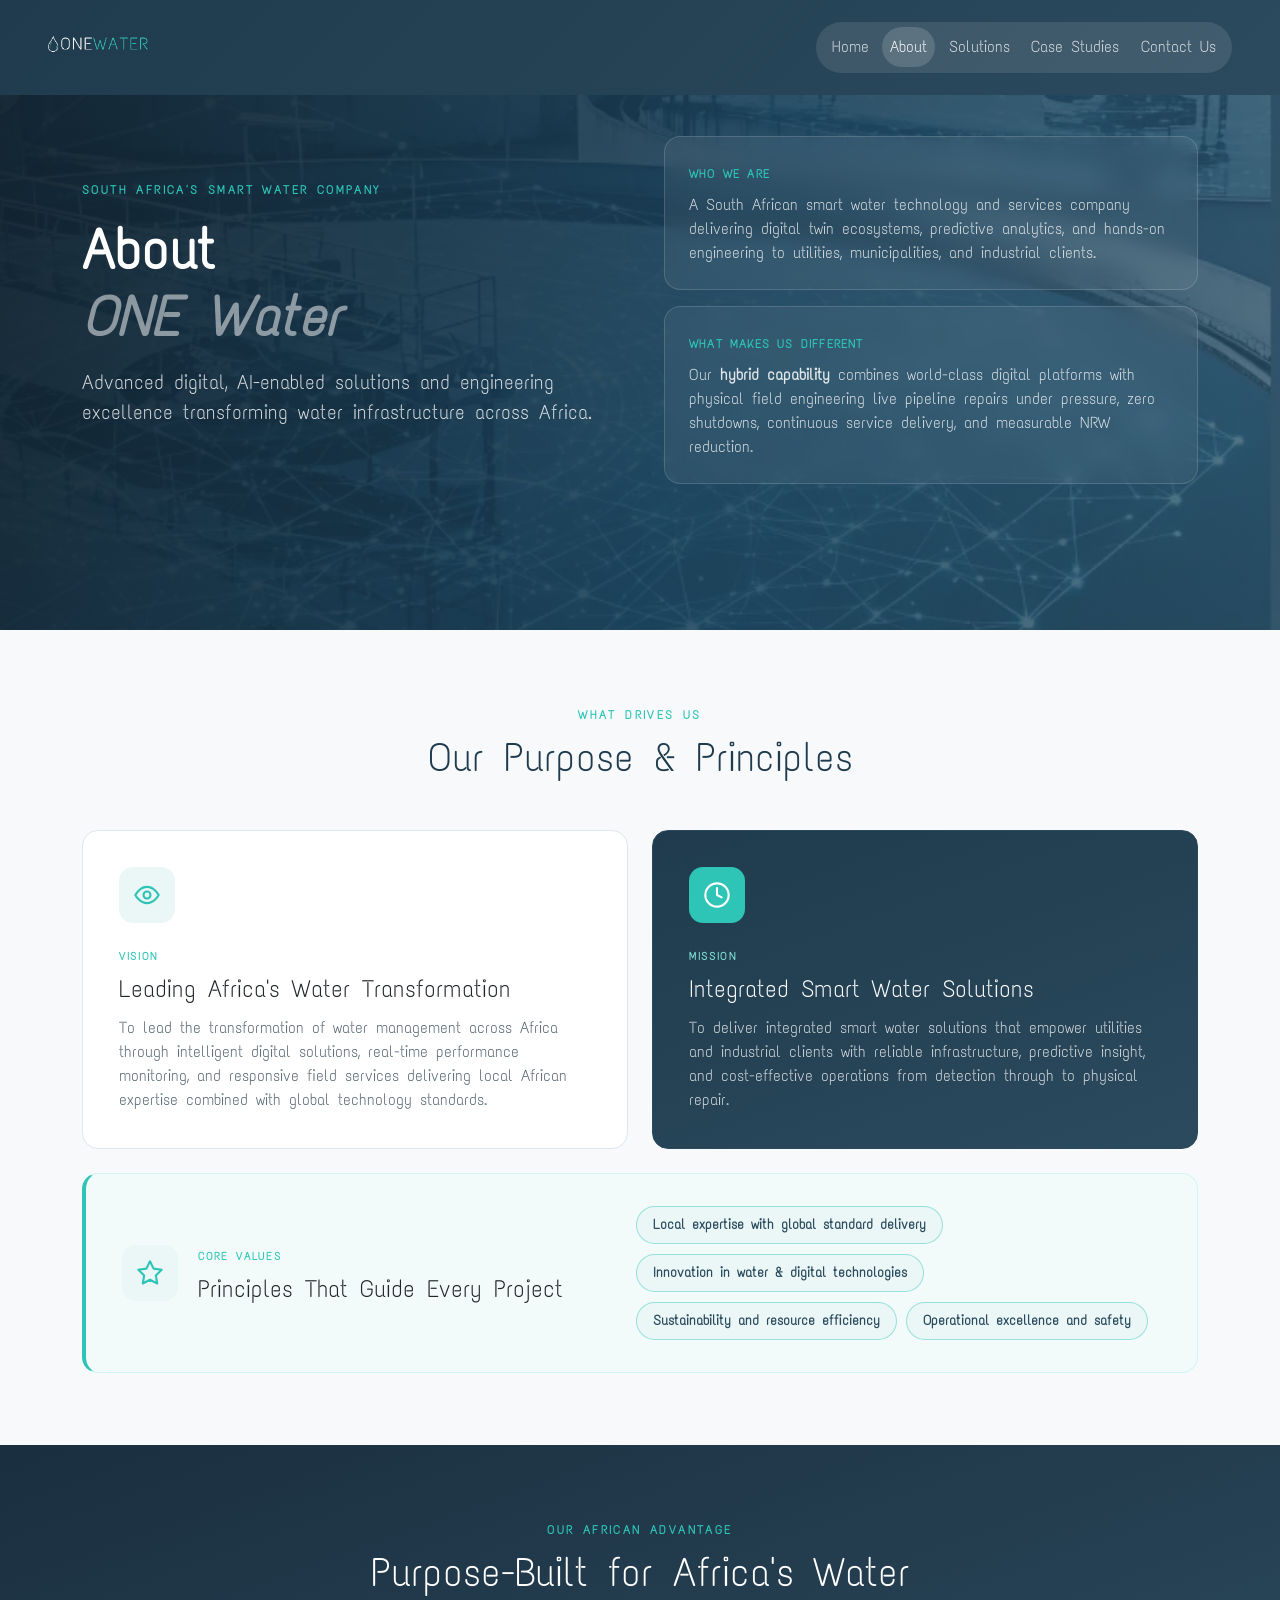
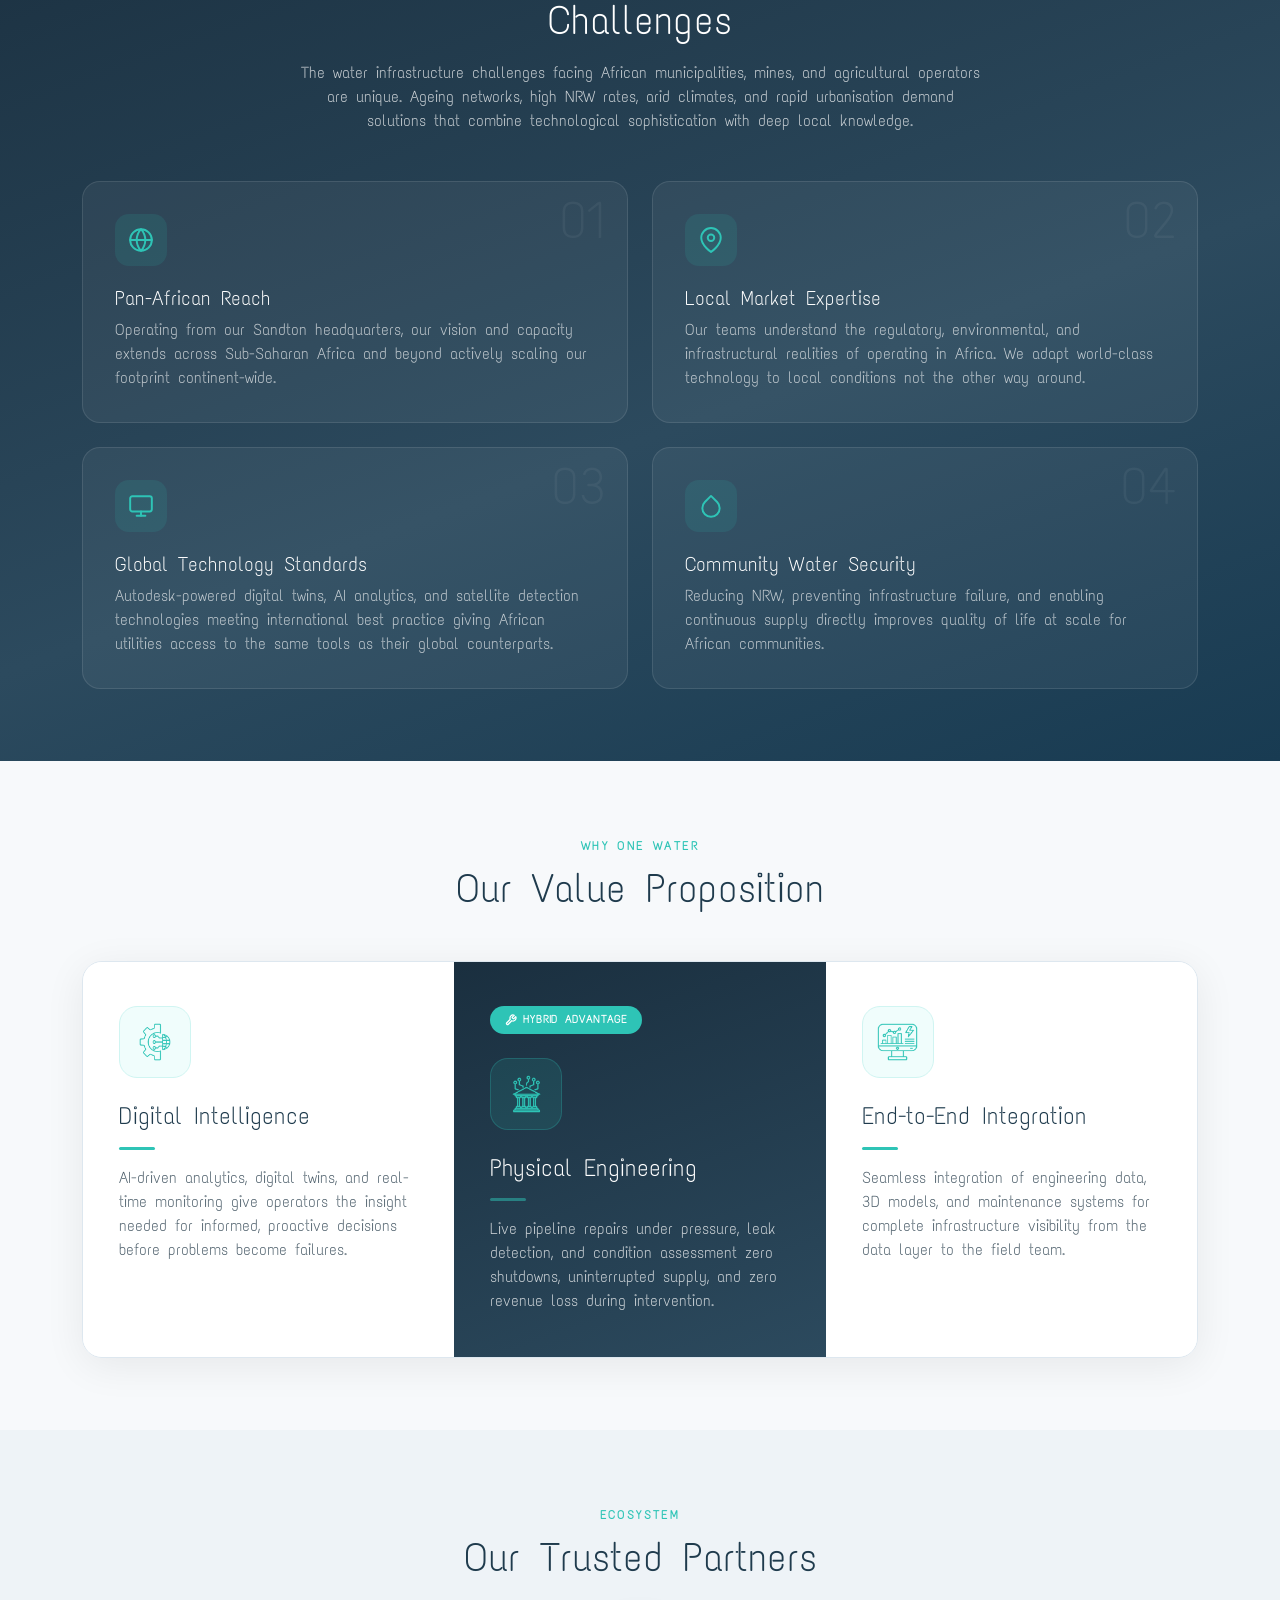
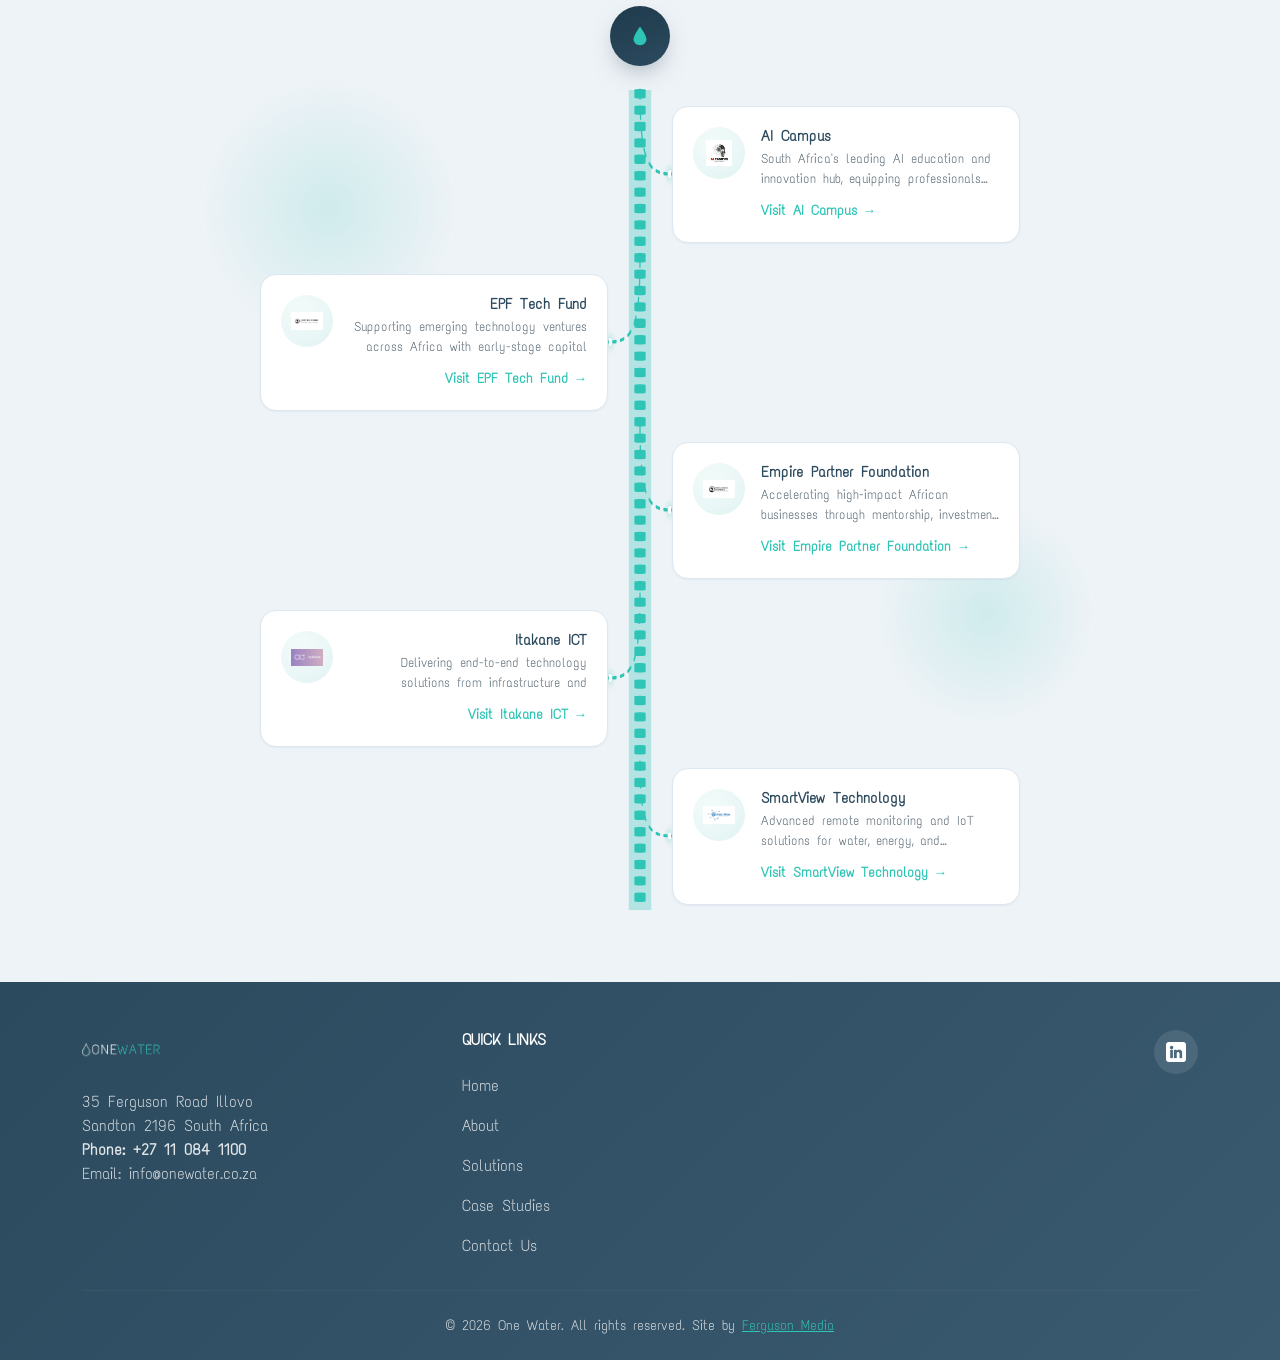
==== commit 8d769822: "Remove back-to-top button and turn Trusted Partners into a living river ecosystem The fixed nav no l" ====
--- a/about.html
+++ b/about.html
@@ -153,10 +153,10 @@
                     </div>
                 </div>
                 <ul class="ow-ab-vmv-list ow-ab-values-band-list">
+                    <li>Local expertise with global standard delivery</li>
                     <li>Innovation in water &amp; digital technologies</li>
+                    <li>Sustainability and resource efficiency</li>
                     <li>Operational excellence and safety</li>
-                    <li>Sustainability and resource efficiency</li>
-                    <li>Local expertise with global standard delivery</li>
                 </ul>
             </div>
         </div>
@@ -279,44 +279,120 @@
     <!-- ===== PARTNERS ===== -->
     <section class="ow-ab-partners py-5">
         <div class="container py-4">
-            <div class="text-center mx-auto mb-5 ow-mw-640">
+            <div class="text-center mx-auto mb-4 ow-mw-640">
                 <span class="ow-ab-eyebrow">Ecosystem</span>
                 <h2 class="ow-ab-section-title h1 mt-2">Our Trusted Partners</h2>
             </div>
-            <div class="row g-4 justify-content-center">
-                <div class="col-md-6 col-lg-4">
-                    <div class="ow-ab-partner-card">
-                        <img class="ow-ab-partner-logo" loading="lazy" decoding="async" src="images/AI.webp" alt="AI Campus" />
-                        <p class="ow-ab-partner-text">South Africa's leading AI education and innovation hub, equipping professionals and organisations with practical artificial intelligence skills.</p>
-                        <a class="ow-ab-partner-link" href="https://aicampus.co.za/" target="_blank" rel="noopener noreferrer">Visit AI Campus &rarr;</a>
-                    </div>
-                </div>
-                <div class="col-md-6 col-lg-4">
-                    <div class="ow-ab-partner-card">
-                        <img class="ow-ab-partner-logo" loading="lazy" decoding="async" src="images/epf.webp" alt="EPF Tech Fund" />
-                        <p class="ow-ab-partner-text">Supporting emerging technology ventures across Africa with early-stage capital and strategic resources to founders driving digital transformation.</p>
-                        <a class="ow-ab-partner-link" href="https://epftechfund.org/" target="_blank" rel="noopener noreferrer">Visit EPF Tech Fund &rarr;</a>
-                    </div>
-                </div>
-                <div class="col-md-6 col-lg-4">
-                    <div class="ow-ab-partner-card">
-                        <img class="ow-ab-partner-logo" loading="lazy" decoding="async" src="images/empire.webp" alt="Empire Partner Foundation" />
-                        <p class="ow-ab-partner-text">Accelerating high-impact African businesses through mentorship, investment networks, and corporate partnership programmes.</p>
-                        <a class="ow-ab-partner-link" href="https://empirepartnerfoundation.org/" target="_blank" rel="noopener noreferrer">Visit Empire Partner Foundation &rarr;</a>
-                    </div>
-                </div>
-                <div class="col-md-6 col-lg-4">
-                    <div class="ow-ab-partner-card">
-                        <img class="ow-ab-partner-logo" loading="lazy" decoding="async" src="images/ITAKANE.webp" alt="Itakane ICT" />
-                        <p class="ow-ab-partner-text">Delivering end-to-end technology solutions from infrastructure and connectivity to managed services enabling African enterprises to operate at full digital capacity.</p>
-                        <a class="ow-ab-partner-link" href="https://itakaneict.com/" target="_blank" rel="noopener noreferrer">Visit Itakane ICT &rarr;</a>
-                    </div>
-                </div>
-                <div class="col-md-6 col-lg-4">
-                    <div class="ow-ab-partner-card">
-                        <img class="ow-ab-partner-logo" loading="lazy" decoding="async" src="images/smartview.webp" alt="SmartView Technology" />
-                        <p class="ow-ab-partner-text">Specialising in advanced remote monitoring and IoT solutions for water, energy, and environmental infrastructure across Southern Africa.</p>
-                        <a class="ow-ab-partner-link" href="https://www.smartviewtechnology.co.za/" target="_blank" rel="noopener noreferrer">Visit SmartView Technology &rarr;</a>
+            <div class="ow-ab-flow">
+                <span class="ow-ab-flow-atmosphere" aria-hidden="true"></span>
+                <span class="ow-ab-flow-atmosphere ow-ab-flow-atmosphere--2" aria-hidden="true"></span>
+                <div class="ow-ab-flow-source reveal-up">
+                    <div class="ow-ab-flow-source-badge">
+                        <svg width="22" height="22" viewBox="0 0 24 24" fill="currentColor" aria-hidden="true"><path d="M12 2C12 2 5 11 5 15.5C5 19.09 8.13 22 12 22C15.87 22 19 19.09 19 15.5C19 11 12 2 12 2Z"/></svg>
+                    </div>
+                </div>
+                <div class="ow-ab-flow-rows">
+                    <svg class="ow-ab-flow-spine-svg" viewBox="0 0 4 1000" preserveAspectRatio="none" aria-hidden="true">
+                        <line class="ow-ab-flow-spine-glow" x1="2" y1="0" x2="2" y2="1000" />
+                        <line class="ow-ab-flow-spine-core" x1="2" y1="0" x2="2" y2="1000" />
+                    </svg>
+                    <span class="ow-ab-flow-particle" style="--delay: 0s; --dur: 4.6s; --size: 5px;" aria-hidden="true"></span>
+                    <span class="ow-ab-flow-particle" style="--delay: 1.9s; --dur: 6.2s; --size: 7px;" aria-hidden="true"></span>
+                    <span class="ow-ab-flow-particle" style="--delay: 3.6s; --dur: 5.4s; --size: 4px;" aria-hidden="true"></span>
+                    <div class="ow-ab-flow-row ow-ab-flow-row--right">
+                        <div></div>
+                        <div class="ow-ab-flow-gutter">
+                            <svg viewBox="0 0 100 100" preserveAspectRatio="none" aria-hidden="true">
+                                <path id="ow-branch-1" class="ow-ab-flow-branch" d="M50,0 C50,45 65,50 100,50"/>
+                                <circle class="ow-ab-flow-branch-dot" r="2.4"><animateMotion dur="2s" repeatCount="indefinite"><mpath href="#ow-branch-1"/></animateMotion></circle>
+                            </svg>
+                        </div>
+                        <div class="ow-ab-flow-card ow-ab-flow-card--right reveal-right">
+                            <div class="ow-ab-flow-badge">
+                                <img loading="lazy" decoding="async" src="images/AI.webp" alt="AI Campus" />
+                            </div>
+                            <div class="ow-ab-flow-text">
+                                <h3 class="ow-ab-flow-name">AI Campus</h3>
+                                <p class="ow-ab-flow-desc">South Africa's leading AI education and innovation hub, equipping professionals with practical AI skills.</p>
+                                <a class="ow-ab-partner-link" href="https://aicampus.co.za/" target="_blank" rel="noopener noreferrer">Visit AI Campus <span class="ow-ab-partner-link-arrow">&rarr;</span></a>
+                            </div>
+                        </div>
+                    </div>
+                    <div class="ow-ab-flow-row ow-ab-flow-row--left">
+                        <div class="ow-ab-flow-card ow-ab-flow-card--left reveal-left">
+                            <div class="ow-ab-flow-text">
+                                <h3 class="ow-ab-flow-name">EPF Tech Fund</h3>
+                                <p class="ow-ab-flow-desc">Supporting emerging technology ventures across Africa with early-stage capital and strategic resources.</p>
+                                <a class="ow-ab-partner-link" href="https://epftechfund.org/" target="_blank" rel="noopener noreferrer">Visit EPF Tech Fund <span class="ow-ab-partner-link-arrow">&rarr;</span></a>
+                            </div>
+                            <div class="ow-ab-flow-badge">
+                                <img loading="lazy" decoding="async" src="images/epf.webp" alt="EPF Tech Fund" />
+                            </div>
+                        </div>
+                        <div class="ow-ab-flow-gutter">
+                            <svg viewBox="0 0 100 100" preserveAspectRatio="none" aria-hidden="true">
+                                <path id="ow-branch-2" class="ow-ab-flow-branch" d="M50,0 C50,45 35,50 0,50"/>
+                                <circle class="ow-ab-flow-branch-dot" r="2.4"><animateMotion dur="2s" repeatCount="indefinite"><mpath href="#ow-branch-2"/></animateMotion></circle>
+                            </svg>
+                        </div>
+                        <div></div>
+                    </div>
+                    <div class="ow-ab-flow-row ow-ab-flow-row--right">
+                        <div></div>
+                        <div class="ow-ab-flow-gutter">
+                            <svg viewBox="0 0 100 100" preserveAspectRatio="none" aria-hidden="true">
+                                <path id="ow-branch-3" class="ow-ab-flow-branch" d="M50,0 C50,45 65,50 100,50"/>
+                                <circle class="ow-ab-flow-branch-dot" r="2.4"><animateMotion dur="2s" repeatCount="indefinite"><mpath href="#ow-branch-3"/></animateMotion></circle>
+                            </svg>
+                        </div>
+                        <div class="ow-ab-flow-card ow-ab-flow-card--right reveal-right">
+                            <div class="ow-ab-flow-badge">
+                                <img loading="lazy" decoding="async" src="images/empire.webp" alt="Empire Partner Foundation" />
+                            </div>
+                            <div class="ow-ab-flow-text">
+                                <h3 class="ow-ab-flow-name">Empire Partner Foundation</h3>
+                                <p class="ow-ab-flow-desc">Accelerating high-impact African businesses through mentorship, investment networks, and partnerships.</p>
+                                <a class="ow-ab-partner-link" href="https://empirepartnerfoundation.org/" target="_blank" rel="noopener noreferrer">Visit Empire Partner Foundation <span class="ow-ab-partner-link-arrow">&rarr;</span></a>
+                            </div>
+                        </div>
+                    </div>
+                    <div class="ow-ab-flow-row ow-ab-flow-row--left">
+                        <div class="ow-ab-flow-card ow-ab-flow-card--left reveal-left">
+                            <div class="ow-ab-flow-text">
+                                <h3 class="ow-ab-flow-name">Itakane ICT</h3>
+                                <p class="ow-ab-flow-desc">Delivering end-to-end technology solutions from infrastructure and connectivity to managed services.</p>
+                                <a class="ow-ab-partner-link" href="https://itakaneict.com/" target="_blank" rel="noopener noreferrer">Visit Itakane ICT <span class="ow-ab-partner-link-arrow">&rarr;</span></a>
+                            </div>
+                            <div class="ow-ab-flow-badge">
+                                <img loading="lazy" decoding="async" src="images/ITAKANE.webp" alt="Itakane ICT" />
+                            </div>
+                        </div>
+                        <div class="ow-ab-flow-gutter">
+                            <svg viewBox="0 0 100 100" preserveAspectRatio="none" aria-hidden="true">
+                                <path id="ow-branch-4" class="ow-ab-flow-branch" d="M50,0 C50,45 35,50 0,50"/>
+                                <circle class="ow-ab-flow-branch-dot" r="2.4"><animateMotion dur="2s" repeatCount="indefinite"><mpath href="#ow-branch-4"/></animateMotion></circle>
+                            </svg>
+                        </div>
+                        <div></div>
+                    </div>
+                    <div class="ow-ab-flow-row ow-ab-flow-row--right ow-ab-flow-row--last">
+                        <div></div>
+                        <div class="ow-ab-flow-gutter">
+                            <svg viewBox="0 0 100 100" preserveAspectRatio="none" aria-hidden="true">
+                                <path id="ow-branch-5" class="ow-ab-flow-branch" d="M50,0 C50,45 65,50 100,50"/>
+                                <circle class="ow-ab-flow-branch-dot" r="2.4"><animateMotion dur="2s" repeatCount="indefinite"><mpath href="#ow-branch-5"/></animateMotion></circle>
+                            </svg>
+                        </div>
+                        <div class="ow-ab-flow-card ow-ab-flow-card--right reveal-right">
+                            <div class="ow-ab-flow-badge">
+                                <img loading="lazy" decoding="async" src="images/smartview.webp" alt="SmartView Technology" />
+                            </div>
+                            <div class="ow-ab-flow-text">
+                                <h3 class="ow-ab-flow-name">SmartView Technology</h3>
+                                <p class="ow-ab-flow-desc">Advanced remote monitoring and IoT solutions for water, energy, and environmental infrastructure.</p>
+                                <a class="ow-ab-partner-link" href="https://www.smartviewtechnology.co.za/" target="_blank" rel="noopener noreferrer">Visit SmartView Technology <span class="ow-ab-partner-link-arrow">&rarr;</span></a>
+                            </div>
+                        </div>
                     </div>
                 </div>
             </div>
--- a/css/file.css
+++ b/css/file.css
@@ -6,8 +6,8 @@
    so loading this one file everywhere is safe and avoids
    duplicating rules across four separate files.
 
-   Truly shared chrome (navbar, footer, mobile menu, back-to-top
-   button, page-hero base) lives separately in nav-bootstrap.css.
+   Truly shared chrome (navbar, footer, mobile menu, page-hero
+   base) lives separately in nav-bootstrap.css.
    ========================================================= */
 
 /* =========================================================
@@ -718,45 +718,465 @@
 
 .ow-ab-partners {
     background: #eef3f7;
-}
-
-.ow-ab-partner-card {
+    overflow: hidden;
+}
+
+/* ===========================================================
+   Living river: partners as tributaries feeding a central "ONE
+   Water" spine. The spine is a real animated SVG stroke (glow
+   layer + dashed core) with traveling light particles riding it
+   continuously; each branch connector stays dim until its card
+   scrolls into view, then lights up with its own traveling dot —
+   the river visibly "reaching" each partner in turn.
+   =========================================================== */
+.ow-ab-flow {
+    position: relative;
+    max-width: 760px;
+    margin: 0 auto;
+}
+
+/* Soft atmospheric glow blobs behind the whole diagram — pure
+   depth/mood, never interactive, drift very slowly. */
+.ow-ab-flow-atmosphere {
+    position: absolute;
+    z-index: 0;
+    top: 8%;
+    left: -8%;
+    width: 260px;
+    height: 260px;
+    border-radius: 50%;
+    background: radial-gradient(circle, rgba(46, 196, 182, 0.16) 0%, rgba(46, 196, 182, 0) 70%);
+    filter: blur(6px);
+    pointer-events: none;
+}
+
+.ow-ab-flow-atmosphere--2 {
+    top: 55%;
+    left: auto;
+    right: -10%;
+    width: 220px;
+    height: 220px;
+}
+
+@media (prefers-reduced-motion: no-preference) {
+    .ow-ab-flow-atmosphere {
+        animation: ow-atmosphere-drift 15s ease-in-out infinite alternate;
+    }
+    .ow-ab-flow-atmosphere--2 {
+        animation-duration: 19s;
+        animation-direction: alternate-reverse;
+    }
+}
+
+@keyframes ow-atmosphere-drift {
+    from { transform: translate(0, 0); }
+    to   { transform: translate(16px, -20px); }
+}
+
+.ow-ab-flow-source {
+    position: relative;
+    z-index: 1;
+    display: flex;
+    justify-content: center;
+    padding-bottom: 1.5rem;
+}
+
+.ow-ab-flow-source-badge {
+    position: relative;
+    width: 60px;
+    height: 60px;
+    border-radius: 50%;
+    background: linear-gradient(160deg, var(--ow-navy) 0%, var(--ow-navy-2) 100%);
+    color: var(--bs-primary);
+    display: flex;
+    align-items: center;
+    justify-content: center;
+    box-shadow: 0 10px 26px -10px rgba(31, 59, 77, 0.5);
+}
+
+/* Expanding ripple rings — the source of the river. Staggered so
+   they never pulse in unison. */
+.ow-ab-flow-source-badge::before,
+.ow-ab-flow-source-badge::after {
+    content: '';
+    position: absolute;
+    inset: -6px;
+    border-radius: 50%;
+    border: 1.5px solid rgba(46, 196, 182, 0.55);
+    opacity: 0;
+}
+
+@media (prefers-reduced-motion: no-preference) {
+    .ow-ab-flow-source-badge {
+        animation: ow-source-pulse 3.2s ease-in-out infinite;
+    }
+    .ow-ab-flow-source-badge::before {
+        animation: ow-source-ripple 3s ease-out infinite;
+    }
+    .ow-ab-flow-source-badge::after {
+        animation: ow-source-ripple 3s ease-out infinite 1.5s;
+    }
+}
+
+@keyframes ow-source-pulse {
+    0%, 100% { transform: scale(1); }
+    50%      { transform: scale(1.045); }
+}
+
+@keyframes ow-source-ripple {
+    0%   { transform: scale(0.85); opacity: 0.6; }
+    100% { transform: scale(1.9); opacity: 0; }
+}
+
+.ow-ab-flow-rows {
+    position: relative;
+}
+
+/* The river spine itself: a real SVG stroke, not a CSS background
+   trick — a soft blurred glow layer plus a crisp dashed core that
+   continuously runs, so the section is visibly moving at rest. */
+.ow-ab-flow-spine-svg {
+    position: absolute;
+    top: 0;
+    left: 50%;
+    width: 18px;
+    height: 100%;
+    transform: translateX(-50%);
+    overflow: visible;
+    z-index: 0;
+}
+
+.ow-ab-flow-spine-glow {
+    stroke: var(--bs-primary);
+    stroke-width: 5;
+    opacity: 0.3;
+}
+
+.ow-ab-flow-spine-core {
+    stroke: var(--bs-primary);
+    stroke-width: 2.5;
+    stroke-linecap: round;
+    stroke-dasharray: 9 11;
+}
+
+@media (prefers-reduced-motion: no-preference) {
+    .ow-ab-flow-spine-core {
+        animation: ow-spine-flow 1.4s linear infinite;
+    }
+    .ow-ab-flow-spine-glow {
+        animation: ow-spine-glow-pulse 4s ease-in-out infinite;
+    }
+}
+
+@keyframes ow-spine-flow {
+    to { stroke-dashoffset: -20; }
+}
+
+@keyframes ow-spine-glow-pulse {
+    0%, 100% { opacity: 0.22; }
+    50%      { opacity: 0.42; }
+}
+
+/* Small glowing highlights that travel the full length of the spine,
+   varying in size/speed/opacity so they read as real water rather
+   than a mechanically repeating loop. */
+.ow-ab-flow-particle {
+    position: absolute;
+    left: 50%;
+    top: 0;
+    width: var(--size, 6px);
+    height: var(--size, 6px);
+    border-radius: 50%;
+    background: radial-gradient(circle, #fff 0%, var(--bs-primary) 70%);
+    box-shadow: 0 0 9px 2px rgba(46, 196, 182, 0.6);
+    transform: translate(-50%, -50%);
+    opacity: 0;
+    pointer-events: none;
+    z-index: 1;
+}
+
+@media (prefers-reduced-motion: no-preference) {
+    .ow-ab-flow-particle {
+        animation: ow-particle-flow var(--dur, 5.4s) cubic-bezier(0.45, 0, 0.55, 1) infinite;
+        animation-delay: var(--delay, 0s);
+    }
+}
+
+@keyframes ow-particle-flow {
+    0%   { top: 0%;   opacity: 0; }
+    8%   { opacity: 0.95; }
+    45%  { opacity: 0.6; }
+    55%  { opacity: 0.95; }
+    92%  { opacity: 0.95; }
+    100% { top: 100%; opacity: 0; }
+}
+
+.ow-ab-flow-row {
+    position: relative;
+    z-index: 1;
+    display: grid;
+    grid-template-columns: 1fr 64px 1fr;
+    align-items: center;
+    min-height: 168px;
+}
+
+.ow-ab-flow-row--last {
+    min-height: 148px;
+}
+
+.ow-ab-flow-gutter {
+    height: 100%;
+}
+
+.ow-ab-flow-gutter svg {
+    width: 100%;
+    height: 100%;
+    display: block;
+    overflow: visible;
+}
+
+/* Branches stay dim/idle until the river "reaches" that partner
+   (its gutter crosses into view via the shared scroll observer),
+   then brighten and their traveling dot fades in — the connector
+   visibly activating rather than just fading into place. */
+.ow-ab-flow-branch {
+    fill: none;
+    stroke: var(--bs-primary);
+    stroke-width: 2;
+    stroke-linecap: round;
+    stroke-dasharray: 5 7;
+    opacity: 0.3;
+    transition: opacity 0.5s var(--ease);
+}
+
+.ow-ab-flow-gutter.in-view .ow-ab-flow-branch {
+    opacity: 1;
+}
+
+@media (prefers-reduced-motion: no-preference) {
+    .ow-ab-flow-branch {
+        animation: ow-branch-flow 1.7s linear infinite;
+    }
+}
+
+@keyframes ow-branch-flow {
+    to { stroke-dashoffset: -24; }
+}
+
+.ow-ab-flow-branch-dot {
+    fill: #fff;
+    filter: drop-shadow(0 0 3px rgba(46, 196, 182, 0.95));
+    opacity: 0;
+    transition: opacity 0.5s var(--ease) 0.15s;
+}
+
+.ow-ab-flow-gutter.in-view .ow-ab-flow-branch-dot {
+    opacity: 1;
+}
+
+.ow-ab-flow-card {
+    position: relative;
+    display: flex;
+    align-items: flex-start;
+    gap: 1rem;
+    padding: 1.25rem;
     background: #fff;
     border: 1px solid #dde7ef;
     border-radius: 1rem;
-    padding: 2rem;
+    overflow: hidden;
+    box-shadow: 0 1px 2px rgba(15, 45, 60, 0.05);
+    transition: transform 0.4s cubic-bezier(0.22, 1, 0.36, 1), box-shadow 0.4s cubic-bezier(0.22, 1, 0.36, 1), border-color 0.4s ease;
+}
+
+/* One-shot "the river just reached this card" flourish: a soft
+   teal glow blooms around the card and settles back to normal. */
+@media (prefers-reduced-motion: no-preference) {
+    .ow-ab-flow-card.in-view {
+        animation: ow-card-activate 1.3s var(--ease) both;
+    }
+    .ow-ab-flow-card.in-view .ow-ab-flow-badge {
+        animation: ow-badge-ripple 0.9s var(--ease) 0.2s both;
+    }
+}
+
+@keyframes ow-card-activate {
+    0%   { box-shadow: 0 1px 2px rgba(15, 45, 60, 0.05); }
+    35%  { box-shadow: 0 0 0 6px rgba(46, 196, 182, 0.16), 0 14px 26px -14px rgba(46, 196, 182, 0.5); }
+    100% { box-shadow: 0 1px 2px rgba(15, 45, 60, 0.05); }
+}
+
+@keyframes ow-badge-ripple {
+    0%   { box-shadow: 0 0 0 0 rgba(46, 196, 182, 0.55); }
+    100% { box-shadow: 0 0 0 11px rgba(46, 196, 182, 0); }
+}
+
+/* Hover shine sweep — a soft diagonal highlight crossing the card,
+   like light catching moving water. Clipped by the card's own
+   overflow:hidden above. */
+.ow-ab-flow-card::before {
+    content: '';
+    position: absolute;
+    top: 0;
+    left: -60%;
+    width: 40%;
     height: 100%;
-    text-align: center;
-    transition: transform 0.3s ease, box-shadow 0.3s ease, border-color 0.3s ease;
-}
-
-.ow-ab-partner-card:hover {
-    transform: translateY(-6px);
-    box-shadow: 0 12px 32px rgba(0, 0, 0, 0.1);
-    border-color: var(--bs-primary);
-}
-
-.ow-ab-partner-logo {
-    max-height: 70px;
-    max-width: 100%;
+    background: linear-gradient(100deg, transparent, rgba(255, 255, 255, 0.4), transparent);
+    transform: skewX(-20deg) translateX(0);
+    transition: transform 0.75s ease;
+    pointer-events: none;
+}
+
+.ow-ab-partners .ow-ab-flow-card:hover {
+    transform: translateY(-4px);
+    box-shadow: 0 18px 36px -16px rgba(46, 196, 182, 0.4), 0 8px 16px -10px rgba(15, 45, 60, 0.12);
+    border-color: #cdeae6;
+}
+
+.ow-ab-partners .ow-ab-flow-card:hover::before {
+    transform: skewX(-20deg) translateX(340%);
+}
+
+.ow-ab-flow-card--left {
+    flex-direction: row-reverse;
+    text-align: right;
+    justify-self: end;
+}
+
+.ow-ab-flow-card--right {
+    justify-self: start;
+}
+
+.ow-ab-flow-text {
+    flex: 1 1 auto;
+    min-width: 0;
+}
+
+.ow-ab-flow-badge {
+    flex-shrink: 0;
+    width: 52px;
+    height: 52px;
+    border-radius: 50%;
+    background: radial-gradient(circle at 35% 30%, #f2fbfa 0%, #eaf7f6 55%, #ddf3f0 100%);
+    display: flex;
+    align-items: center;
+    justify-content: center;
+}
+
+.ow-ab-flow-badge img {
+    max-height: 26px;
+    max-width: 60%;
     object-fit: contain;
-    margin-bottom: 1.25rem;
-}
-
-.ow-ab-partner-text {
+    transition: transform 0.35s var(--ease);
+}
+
+.ow-ab-partners .ow-ab-flow-card:hover .ow-ab-flow-badge img {
+    transform: scale(1.1);
+}
+
+.ow-ab-flow-name {
+    font-size: 0.95rem;
+    font-weight: 600;
+    color: var(--ow-navy-2);
+    margin-bottom: 0.3rem;
+}
+
+.ow-ab-flow-desc {
+    font-size: 0.82rem;
     color: #4a5c68;
-    font-size: 0.92rem;
+    margin-bottom: 0.5rem;
+    display: -webkit-box;
+    -webkit-line-clamp: 2;
+    -webkit-box-orient: vertical;
+    overflow: hidden;
+}
+
+/* Below ~700px the desktop river concept (spine, branch connectors,
+   alternating sides, particles, atmosphere) is dropped entirely in
+   favour of a plain, readable vertical stack — only a small
+   drifting connector between cards keeps a trace of the water
+   concept, kept deliberately simple. */
+@media (max-width: 700px) {
+    .ow-ab-flow-spine-svg,
+    .ow-ab-flow-particle,
+    .ow-ab-flow-gutter,
+    .ow-ab-flow-atmosphere {
+        display: none;
+    }
+
+    .ow-ab-flow-row {
+        display: block;
+        min-height: 0;
+    }
+
+    .ow-ab-flow-row:not(:last-child) {
+        position: relative;
+        padding-bottom: 1.5rem;
+    }
+
+    .ow-ab-flow-row:not(:last-child)::after {
+        content: '';
+        position: absolute;
+        left: 50%;
+        bottom: 0;
+        width: 2px;
+        height: 1.25rem;
+        transform: translateX(-50%);
+        background: repeating-linear-gradient(180deg, var(--bs-primary) 0 6px, transparent 6px 12px);
+        background-size: 100% 18px;
+        opacity: 0.5;
+    }
+
+    @media (prefers-reduced-motion: no-preference) {
+        .ow-ab-flow-row:not(:last-child)::after {
+            animation: ow-flow-drift-mobile 1.6s linear infinite;
+        }
+    }
+
+    .ow-ab-flow-row > div:empty {
+        display: none;
+    }
+
+    .ow-ab-flow-card,
+    .ow-ab-flow-card--left,
+    .ow-ab-flow-card--right {
+        flex-direction: row;
+        text-align: left;
+        justify-self: stretch;
+        width: 100%;
+    }
+
+    .ow-ab-flow-card--left .ow-ab-flow-badge {
+        order: -1;
+    }
+}
+
+@keyframes ow-flow-drift-mobile {
+    from { background-position-y: 0; }
+    to   { background-position-y: 18px; }
 }
 
 .ow-ab-partner-link {
+    display: inline-flex;
+    align-items: center;
+    gap: 0.35rem;
     color: var(--bs-primary);
     font-weight: 600;
     font-size: 0.85rem;
     text-decoration: none;
+    transition: color 0.25s ease;
 }
 
 .ow-ab-partner-link:hover {
     color: var(--bs-link-hover-color);
+}
+
+.ow-ab-partner-link-arrow {
+    display: inline-block;
+    transition: transform 0.3s cubic-bezier(0.22, 1, 0.36, 1);
+}
+
+.ow-ab-partner-link:hover .ow-ab-partner-link-arrow {
+    transform: translateX(4px);
 }
 
 /* =========================================================
@@ -960,7 +1380,7 @@
 /* ============================================================
    SCROLL REVEAL
    ============================================================ */
-.reveal-up, .reveal-left {
+.reveal-up, .reveal-left, .reveal-right {
     opacity: 0;
     transition: opacity var(--t-slow) var(--ease), transform var(--t-slow) var(--ease);
 }
@@ -969,9 +1389,21 @@
 
 .reveal-left { transform: translateX(-32px); }
 
-.reveal-up.in-view, .reveal-left.in-view {
+.reveal-right { transform: translateX(32px); }
+
+.reveal-up.in-view, .reveal-left.in-view, .reveal-right.in-view {
     opacity: 1;
     transform: translateY(0) translateX(0);
+}
+
+/* Ecosystem section: with reduced motion, drop the slide-in offset
+   and just fade — content still reveals, nothing slides. */
+@media (prefers-reduced-motion: reduce) {
+    .ow-ab-partners .reveal-up,
+    .ow-ab-partners .reveal-left,
+    .ow-ab-partners .reveal-right {
+        transform: none;
+    }
 }
 
 .delay-0.in-view   { transition-delay: 0s; }
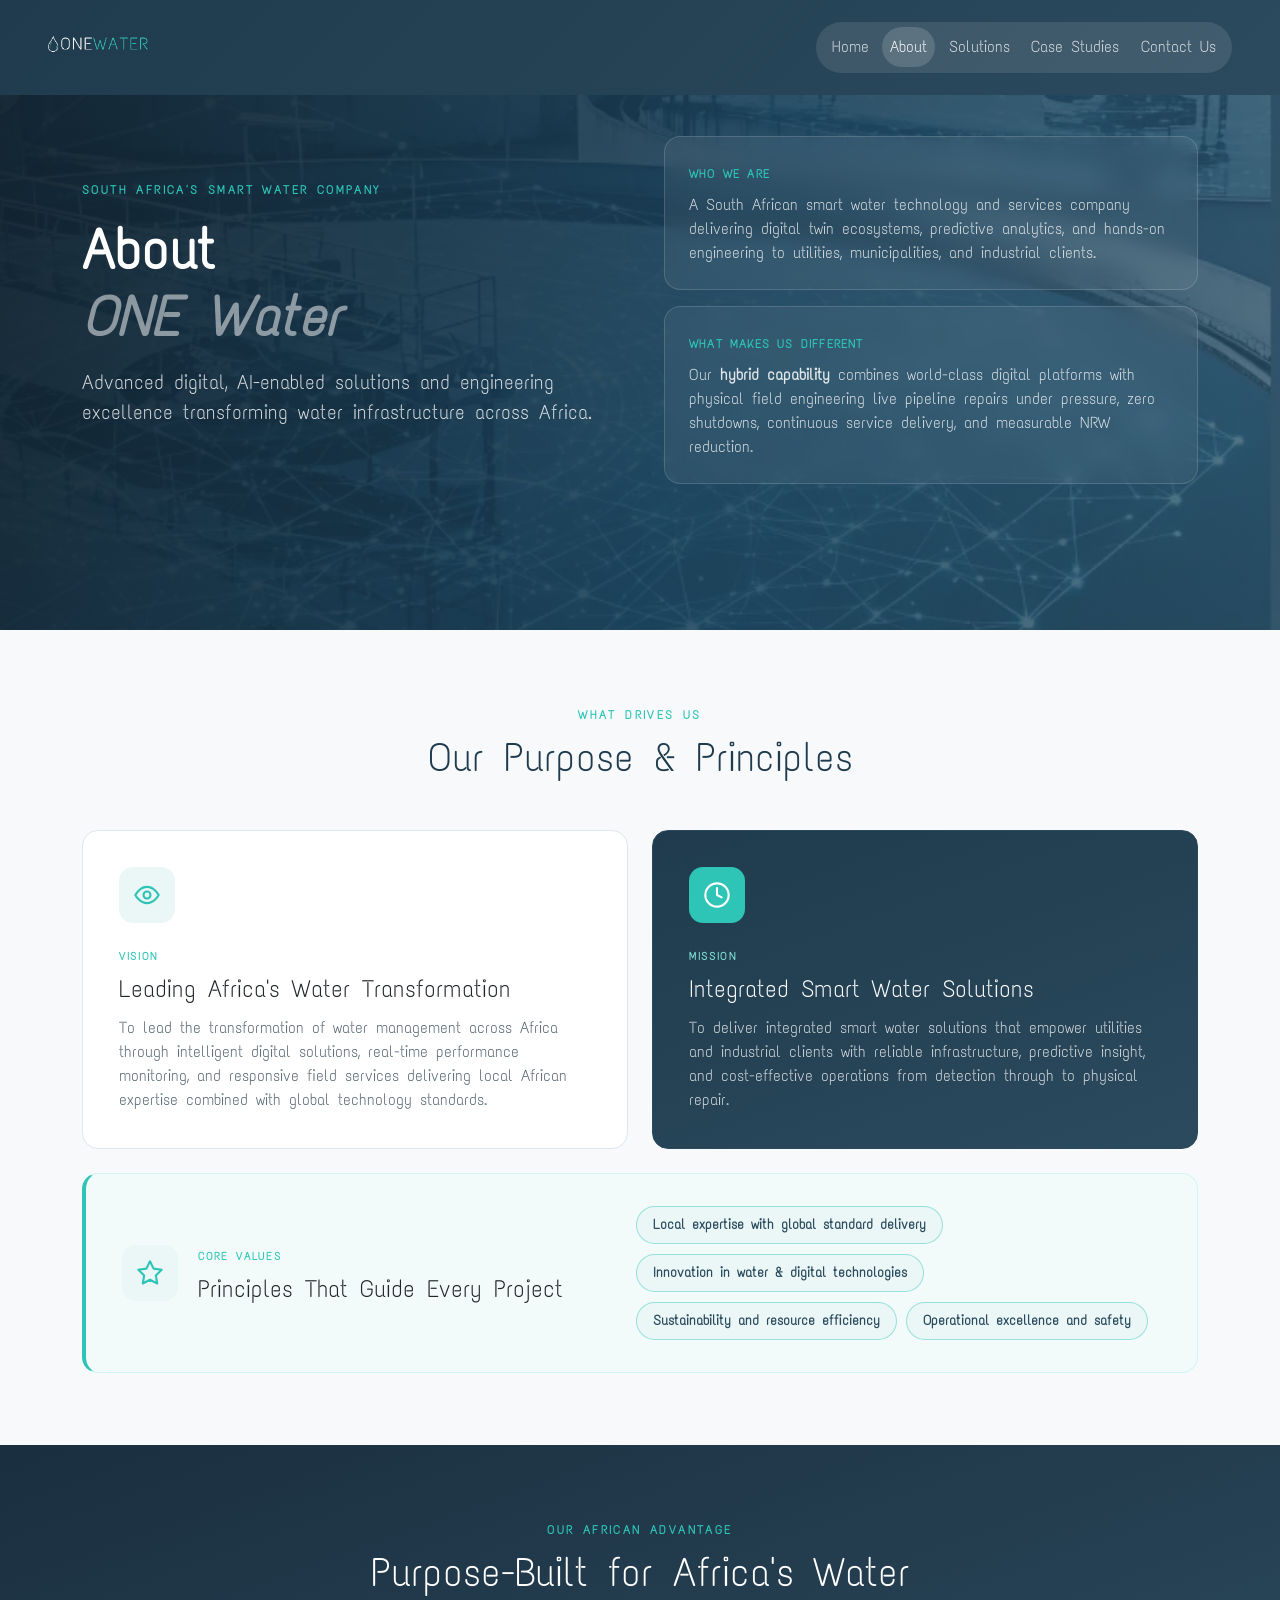
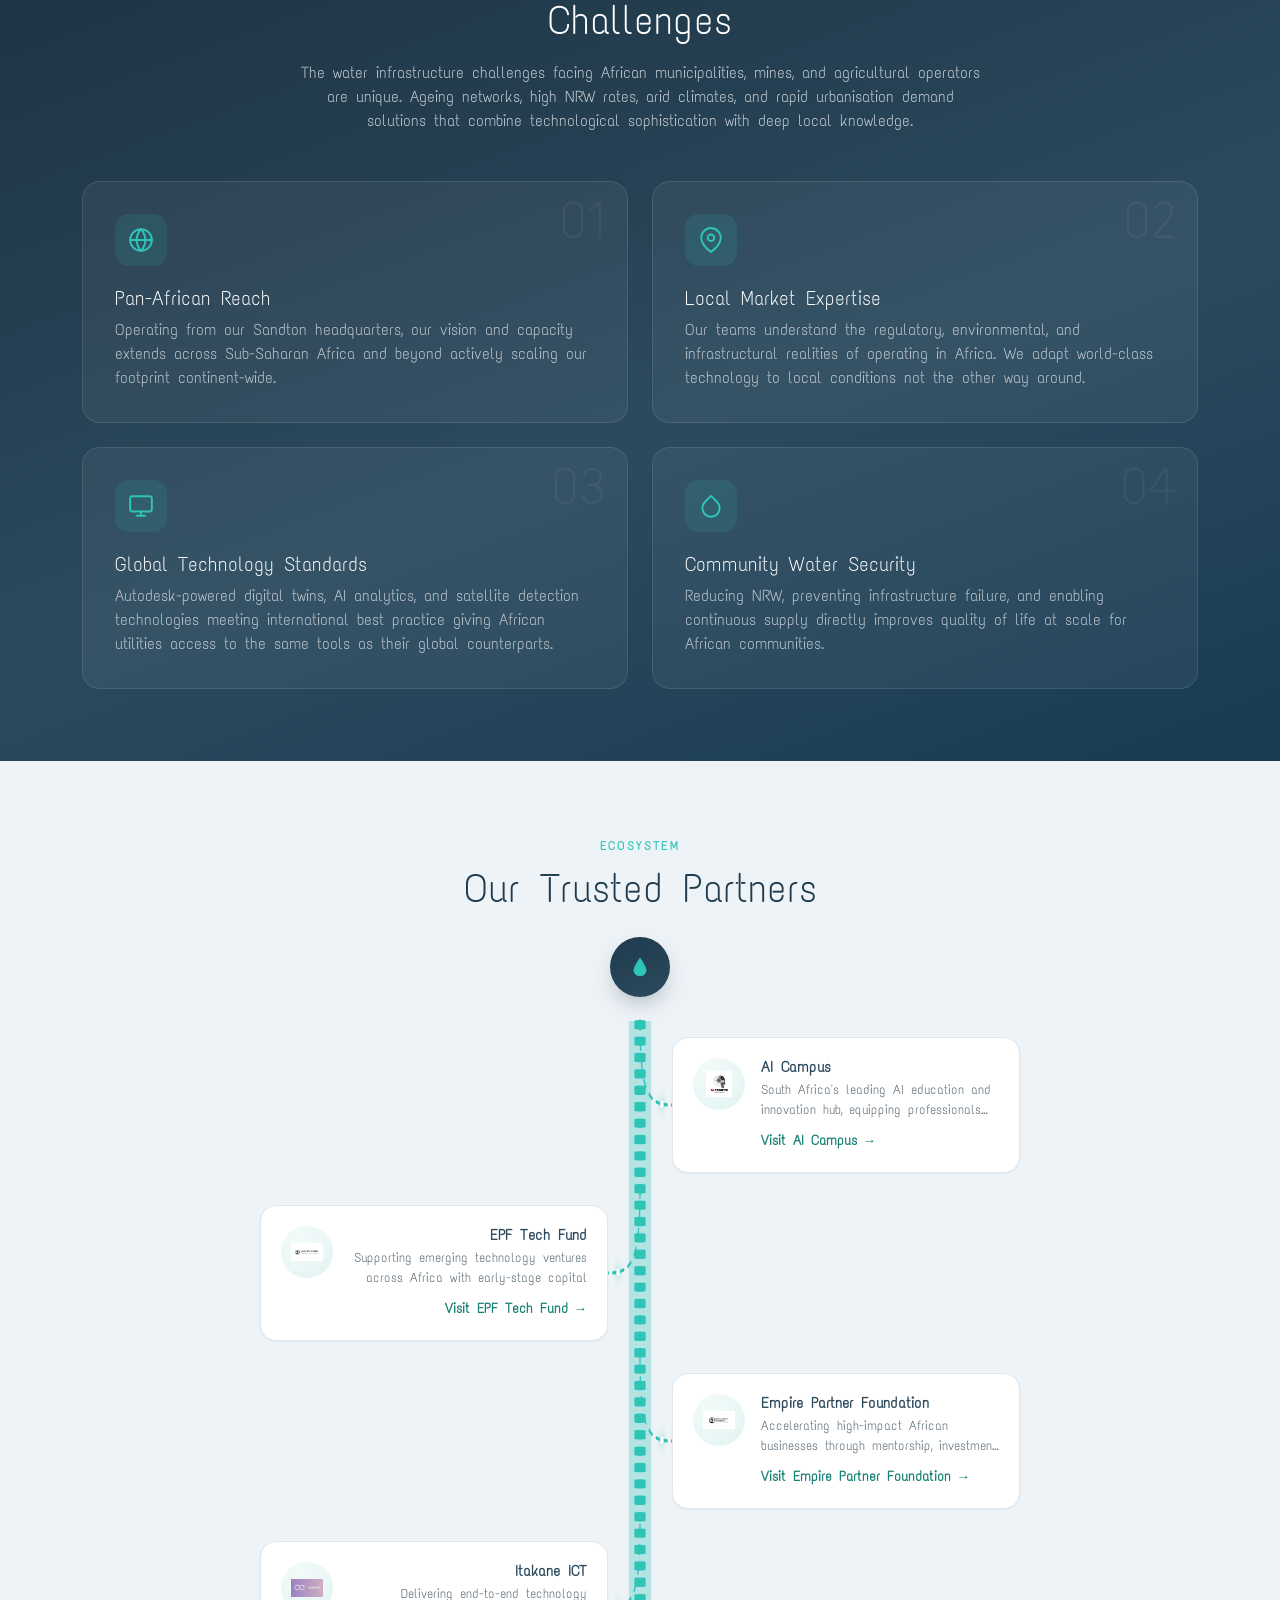
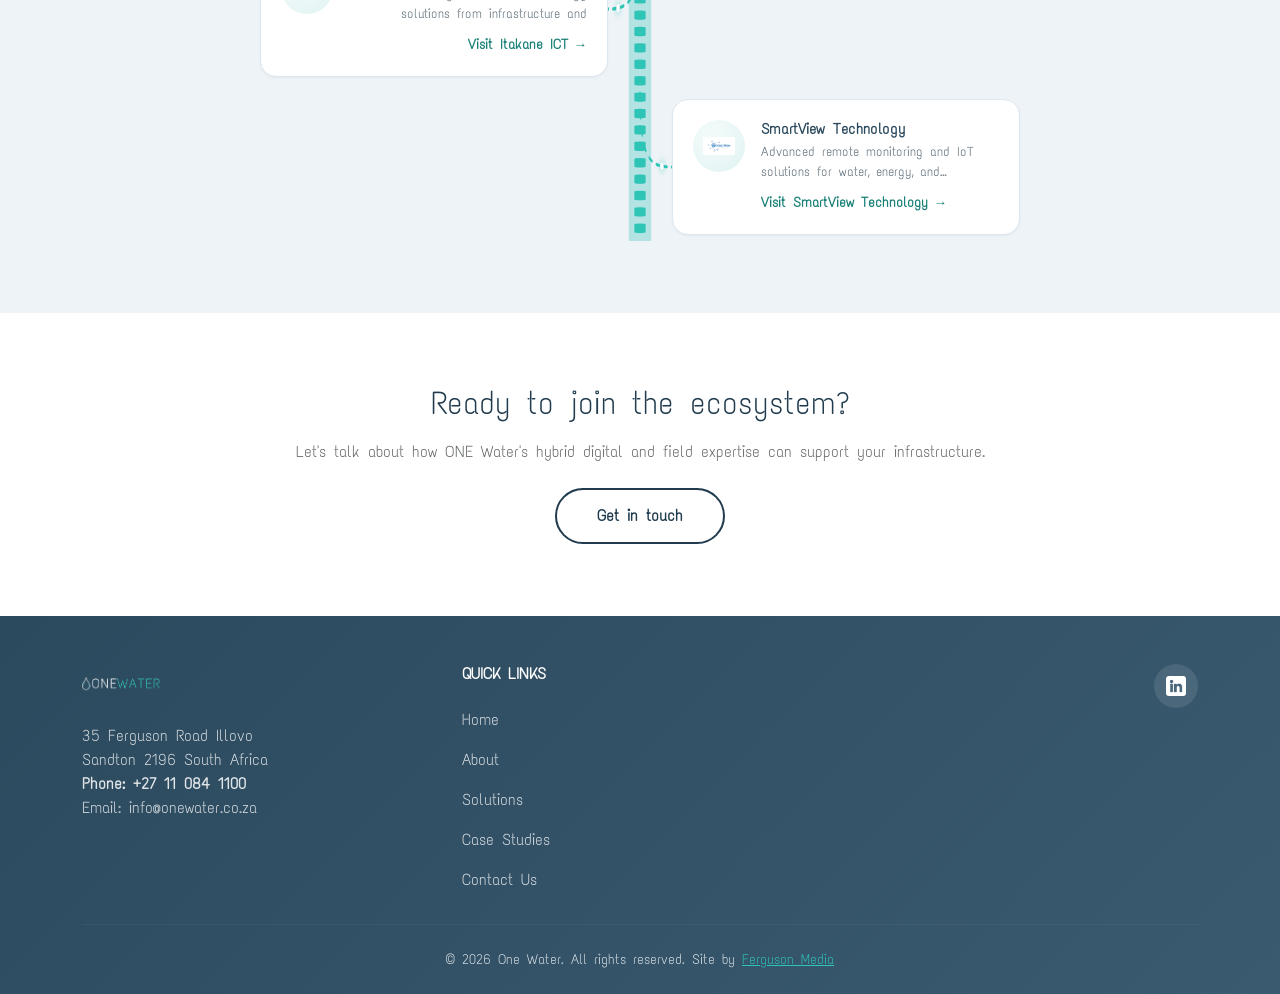
==== commit 17310c26: "Trim redundant About content, fix a11y/contrast issues, and clean up unused assets Removes the About" ====
--- a/about.html
+++ b/about.html
@@ -228,54 +228,6 @@
         </div>
     </section>
 
-    <!-- ===== VALUE PROPOSITION ===== -->
-    <section class="ow-ab-value py-5">
-        <div class="container py-4">
-            <div class="text-center mx-auto mb-5 ow-mw-640">
-                <span class="ow-ab-eyebrow">Why ONE Water</span>
-                <h2 class="ow-ab-section-title h1 mt-2">Our Value Proposition</h2>
-            </div>
-            <div class="row g-0 ow-ab-value-grid">
-                <div class="col-lg-4">
-                    <div class="ow-ab-value-col">
-                        <div class="ow-ab-value-icon-wrap">
-                            <img class="ow-ab-value-icon" loading="lazy" decoding="async" src="images/digital.webp" alt="Digital Intelligence" />
-                        </div>
-                        <h3 class="h4 ow-ab-value-heading">Digital Intelligence</h3>
-                        <div class="ow-ab-value-divider"></div>
-                        <p class="ow-ab-value-body">AI-driven analytics, digital twins, and real-time monitoring give operators the insight needed for informed, proactive decisions before problems become failures.</p>
-                    </div>
-                </div>
-                <div class="col-lg-4">
-                    <div class="ow-ab-value-col ow-ab-value-col--featured">
-                        <span class="ow-ab-value-badge">
-                            <svg width="12" height="12" viewBox="0 0 24 24" fill="none" stroke="currentColor" stroke-width="2.5" stroke-linecap="round" stroke-linejoin="round">
-                                <path d="M14.7 6.3a1 1 0 0 0 0 1.4l1.6 1.6a1 1 0 0 0 1.4 0l3.77-3.77a6 6 0 0 1-7.94 7.94l-6.91 6.91a2.12 2.12 0 0 1-3-3l6.91-6.91a6 6 0 0 1 7.94-7.94l-3.76 3.76z"/>
-                            </svg>
-                            Hybrid Advantage
-                        </span>
-                        <div class="ow-ab-value-icon-wrap">
-                            <img class="ow-ab-value-icon" loading="lazy" decoding="async" src="images/infrastructure.webp" alt="Physical Engineering" />
-                        </div>
-                        <h3 class="h4 ow-ab-value-heading">Physical Engineering</h3>
-                        <div class="ow-ab-value-divider"></div>
-                        <p class="ow-ab-value-body">Live pipeline repairs under pressure, leak detection, and condition assessment zero shutdowns, uninterrupted supply, and zero revenue loss during intervention.</p>
-                    </div>
-                </div>
-                <div class="col-lg-4">
-                    <div class="ow-ab-value-col">
-                        <div class="ow-ab-value-icon-wrap">
-                            <img class="ow-ab-value-icon" loading="lazy" decoding="async" src="images/end.webp" alt="End-to-End Integration" />
-                        </div>
-                        <h3 class="h4 ow-ab-value-heading">End-to-End Integration</h3>
-                        <div class="ow-ab-value-divider"></div>
-                        <p class="ow-ab-value-body">Seamless integration of engineering data, 3D models, and maintenance systems for complete infrastructure visibility from the data layer to the field team.</p>
-                    </div>
-                </div>
-            </div>
-        </div>
-    </section>
-
     <!-- ===== PARTNERS ===== -->
     <section class="ow-ab-partners py-5">
         <div class="container py-4">
@@ -284,9 +236,7 @@
                 <h2 class="ow-ab-section-title h1 mt-2">Our Trusted Partners</h2>
             </div>
             <div class="ow-ab-flow">
-                <span class="ow-ab-flow-atmosphere" aria-hidden="true"></span>
-                <span class="ow-ab-flow-atmosphere ow-ab-flow-atmosphere--2" aria-hidden="true"></span>
-                <div class="ow-ab-flow-source reveal-up">
+                <div class="ow-ab-flow-source reveal-up" role="img" aria-label="ONE Water">
                     <div class="ow-ab-flow-source-badge">
                         <svg width="22" height="22" viewBox="0 0 24 24" fill="currentColor" aria-hidden="true"><path d="M12 2C12 2 5 11 5 15.5C5 19.09 8.13 22 12 22C15.87 22 19 19.09 19 15.5C19 11 12 2 12 2Z"/></svg>
                     </div>
@@ -399,6 +349,15 @@
         </div>
     </section>
 
+    <!-- ===== CTA ===== -->
+    <section class="py-5 ow-page-cta text-center">
+        <div class="container py-4">
+            <h2 class="ow-page-cta-title mb-3">Ready to join the ecosystem?</h2>
+            <p class="text-muted mb-4">Let's talk about how ONE Water's hybrid digital and field expertise can support your infrastructure.</p>
+            <a href="contact.html" class="btn ow-page-cta-btn">Get in touch</a>
+        </div>
+    </section>
+
     <!-- ===== FOOTER ===== -->
     <footer class="ow-footer text-white pt-5 pb-4">
         <div class="container">
--- a/css/file.css
+++ b/css/file.css
@@ -99,6 +99,10 @@
 /* =========================================================
    CASE STUDIES — cards, Challenge/Solution/Outcome accordion, CTA
    ========================================================= */
+.ow-cs-section {
+    background: #eef3f7;
+}
+
 .ow-cs-card {
     border-radius: 1.25rem;
     overflow: hidden;
@@ -182,16 +186,18 @@
     padding: 0 0 1rem;
 }
 
-.ow-cs-cta {
+/* Shared final-CTA style, reused as-is by case-studies.html and
+   about.html rather than duplicated per page. */
+.ow-page-cta {
     background: #fff;
 }
 
-.ow-cs-cta-title {
+.ow-page-cta-title {
     color: var(--ow-navy);
     font-weight: 500;
 }
 
-.ow-cs-cta-btn {
+.ow-page-cta-btn {
     background: transparent;
     color: var(--ow-navy);
     border: 2px solid var(--ow-navy);
@@ -201,7 +207,7 @@
     transition: background-color 0.2s ease, color 0.2s ease, transform 0.2s ease;
 }
 
-.ow-cs-cta-btn:hover {
+.ow-page-cta-btn:hover {
     background: var(--ow-navy);
     color: #fff;
     transform: translateY(-3px);
@@ -626,96 +632,6 @@
     margin-bottom: 0;
 }
 
-.ow-ab-value {
-    background: #f7f9fb;
-}
-
-.ow-ab-value-grid {
-    border-radius: 1.25rem;
-    overflow: hidden;
-    border: 1px solid #dde7ef;
-    box-shadow: 0 8px 40px rgba(0, 0, 0, 0.07);
-}
-
-.ow-ab-value-col {
-    background: #fff;
-    padding: 2.75rem 2.25rem;
-    height: 100%;
-}
-
-.ow-ab-value-col--featured {
-    background: linear-gradient(160deg, #1a2f3f, var(--ow-navy-2));
-    color: #fff;
-}
-
-.ow-ab-value-badge {
-    display: inline-flex;
-    align-items: center;
-    gap: 0.4rem;
-    background: var(--bs-primary);
-    color: #fff;
-    font-size: 0.68rem;
-    font-weight: 700;
-    letter-spacing: 0.08em;
-    text-transform: uppercase;
-    padding: 0.35rem 0.9rem;
-    border-radius: 50px;
-    margin-bottom: 1.5rem;
-}
-
-.ow-ab-value-icon-wrap {
-    width: 72px;
-    height: 72px;
-    background: #f0fdfc;
-    border: 1.5px solid #d0f5f2;
-    border-radius: 1.125rem;
-    display: flex;
-    align-items: center;
-    justify-content: center;
-    margin-bottom: 1.5rem;
-}
-
-.ow-ab-value-col--featured .ow-ab-value-icon-wrap {
-    background: rgba(46, 196, 182, 0.12);
-    border-color: rgba(46, 196, 182, 0.25);
-}
-
-.ow-ab-value-icon {
-    height: 38px;
-    width: auto;
-    object-fit: contain;
-}
-
-.ow-ab-value-heading {
-    font-weight: 500;
-    color: var(--ow-navy);
-}
-
-.ow-ab-value-col--featured .ow-ab-value-heading {
-    color: #fff;
-}
-
-.ow-ab-value-divider {
-    width: 36px;
-    height: 3px;
-    background: var(--bs-primary);
-    border-radius: 2px;
-    margin: 1rem 0;
-}
-
-.ow-ab-value-col--featured .ow-ab-value-divider {
-    background: rgba(46, 196, 182, 0.5);
-}
-
-.ow-ab-value-body {
-    color: #4a5c68;
-    margin-bottom: 0;
-}
-
-.ow-ab-value-col--featured .ow-ab-value-body {
-    color: rgba(255, 255, 255, 0.8);
-}
-
 .ow-ab-partners {
     background: #eef3f7;
     overflow: hidden;
@@ -733,44 +649,6 @@
     position: relative;
     max-width: 760px;
     margin: 0 auto;
-}
-
-/* Soft atmospheric glow blobs behind the whole diagram — pure
-   depth/mood, never interactive, drift very slowly. */
-.ow-ab-flow-atmosphere {
-    position: absolute;
-    z-index: 0;
-    top: 8%;
-    left: -8%;
-    width: 260px;
-    height: 260px;
-    border-radius: 50%;
-    background: radial-gradient(circle, rgba(46, 196, 182, 0.16) 0%, rgba(46, 196, 182, 0) 70%);
-    filter: blur(6px);
-    pointer-events: none;
-}
-
-.ow-ab-flow-atmosphere--2 {
-    top: 55%;
-    left: auto;
-    right: -10%;
-    width: 220px;
-    height: 220px;
-}
-
-@media (prefers-reduced-motion: no-preference) {
-    .ow-ab-flow-atmosphere {
-        animation: ow-atmosphere-drift 15s ease-in-out infinite alternate;
-    }
-    .ow-ab-flow-atmosphere--2 {
-        animation-duration: 19s;
-        animation-direction: alternate-reverse;
-    }
-}
-
-@keyframes ow-atmosphere-drift {
-    from { transform: translate(0, 0); }
-    to   { transform: translate(16px, -20px); }
 }
 
 .ow-ab-flow-source {
@@ -1091,15 +969,14 @@
 }
 
 /* Below ~700px the desktop river concept (spine, branch connectors,
-   alternating sides, particles, atmosphere) is dropped entirely in
-   favour of a plain, readable vertical stack — only a small
-   drifting connector between cards keeps a trace of the water
-   concept, kept deliberately simple. */
+   alternating sides, particles) is dropped entirely in favour of a
+   plain, readable vertical stack — only a small drifting connector
+   between cards keeps a trace of the water concept, kept
+   deliberately simple. */
 @media (max-width: 700px) {
     .ow-ab-flow-spine-svg,
     .ow-ab-flow-particle,
-    .ow-ab-flow-gutter,
-    .ow-ab-flow-atmosphere {
+    .ow-ab-flow-gutter {
         display: none;
     }
 
@@ -1159,7 +1036,12 @@
     display: inline-flex;
     align-items: center;
     gap: 0.35rem;
-    color: var(--bs-primary);
+    /* Darkened from var(--bs-primary)/var(--bs-link-hover-color) —
+       the brand teal is ~2.2:1 on white and fails WCAG AA (4.5:1) for
+       text this size. Scoped locally rather than changing the shared
+       variables, since those also drive backgrounds/borders/icons on
+       dark surfaces where the brighter brand teal is correct. */
+    color: #188077;
     font-weight: 600;
     font-size: 0.85rem;
     text-decoration: none;
@@ -1167,7 +1049,7 @@
 }
 
 .ow-ab-partner-link:hover {
-    color: var(--bs-link-hover-color);
+    color: #146860;
 }
 
 .ow-ab-partner-link-arrow {
